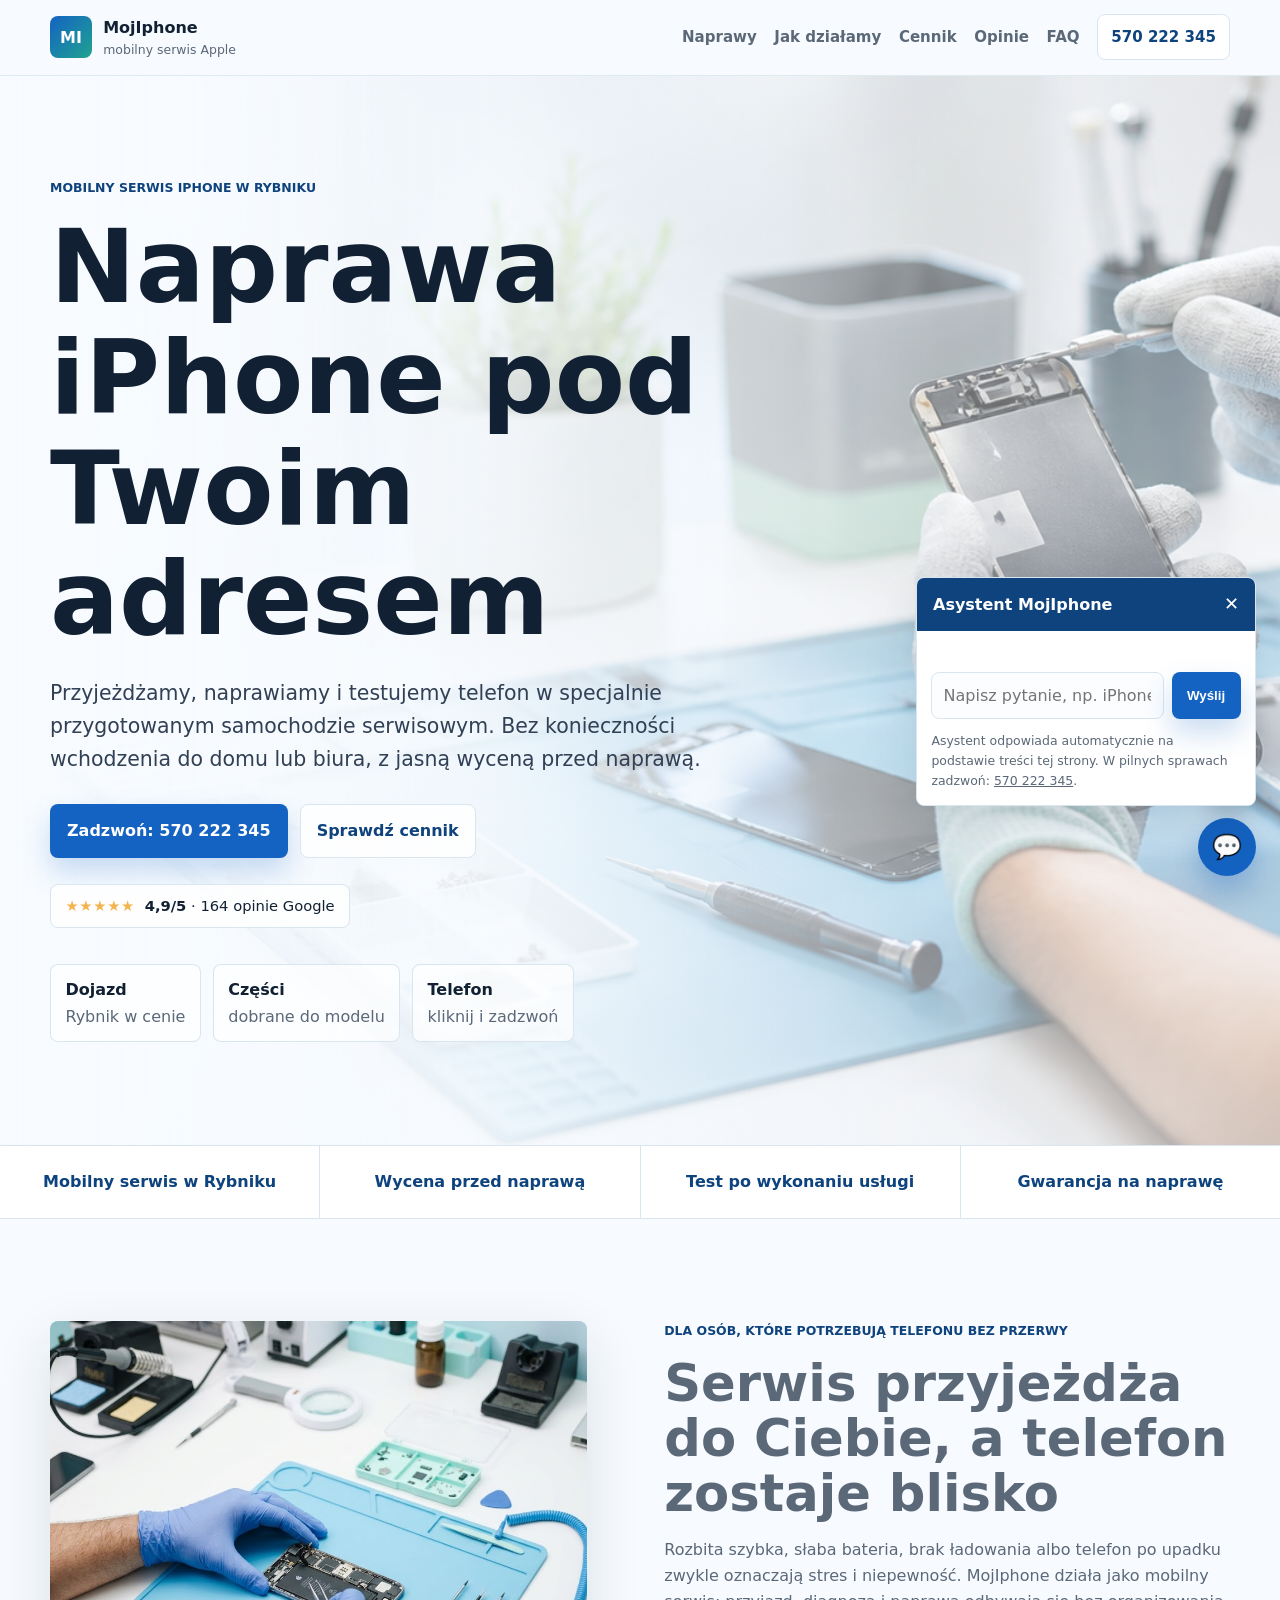
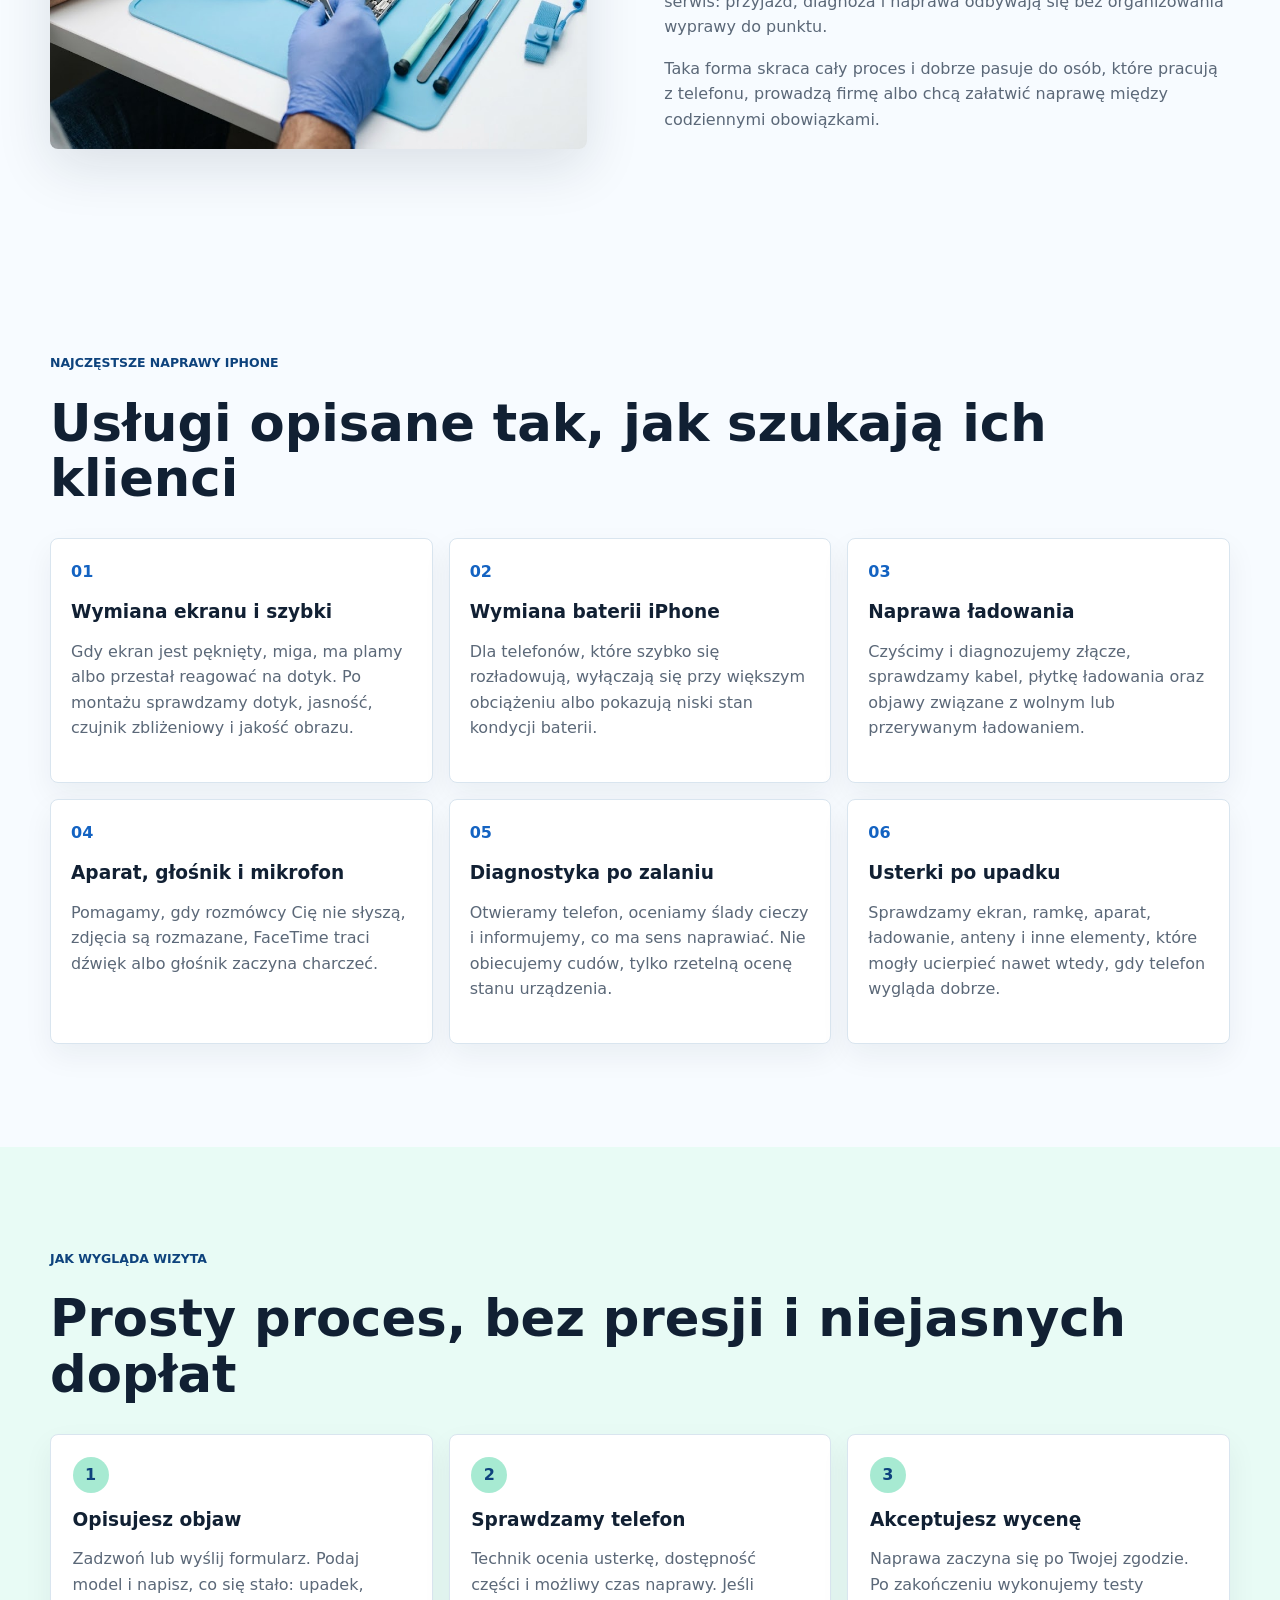
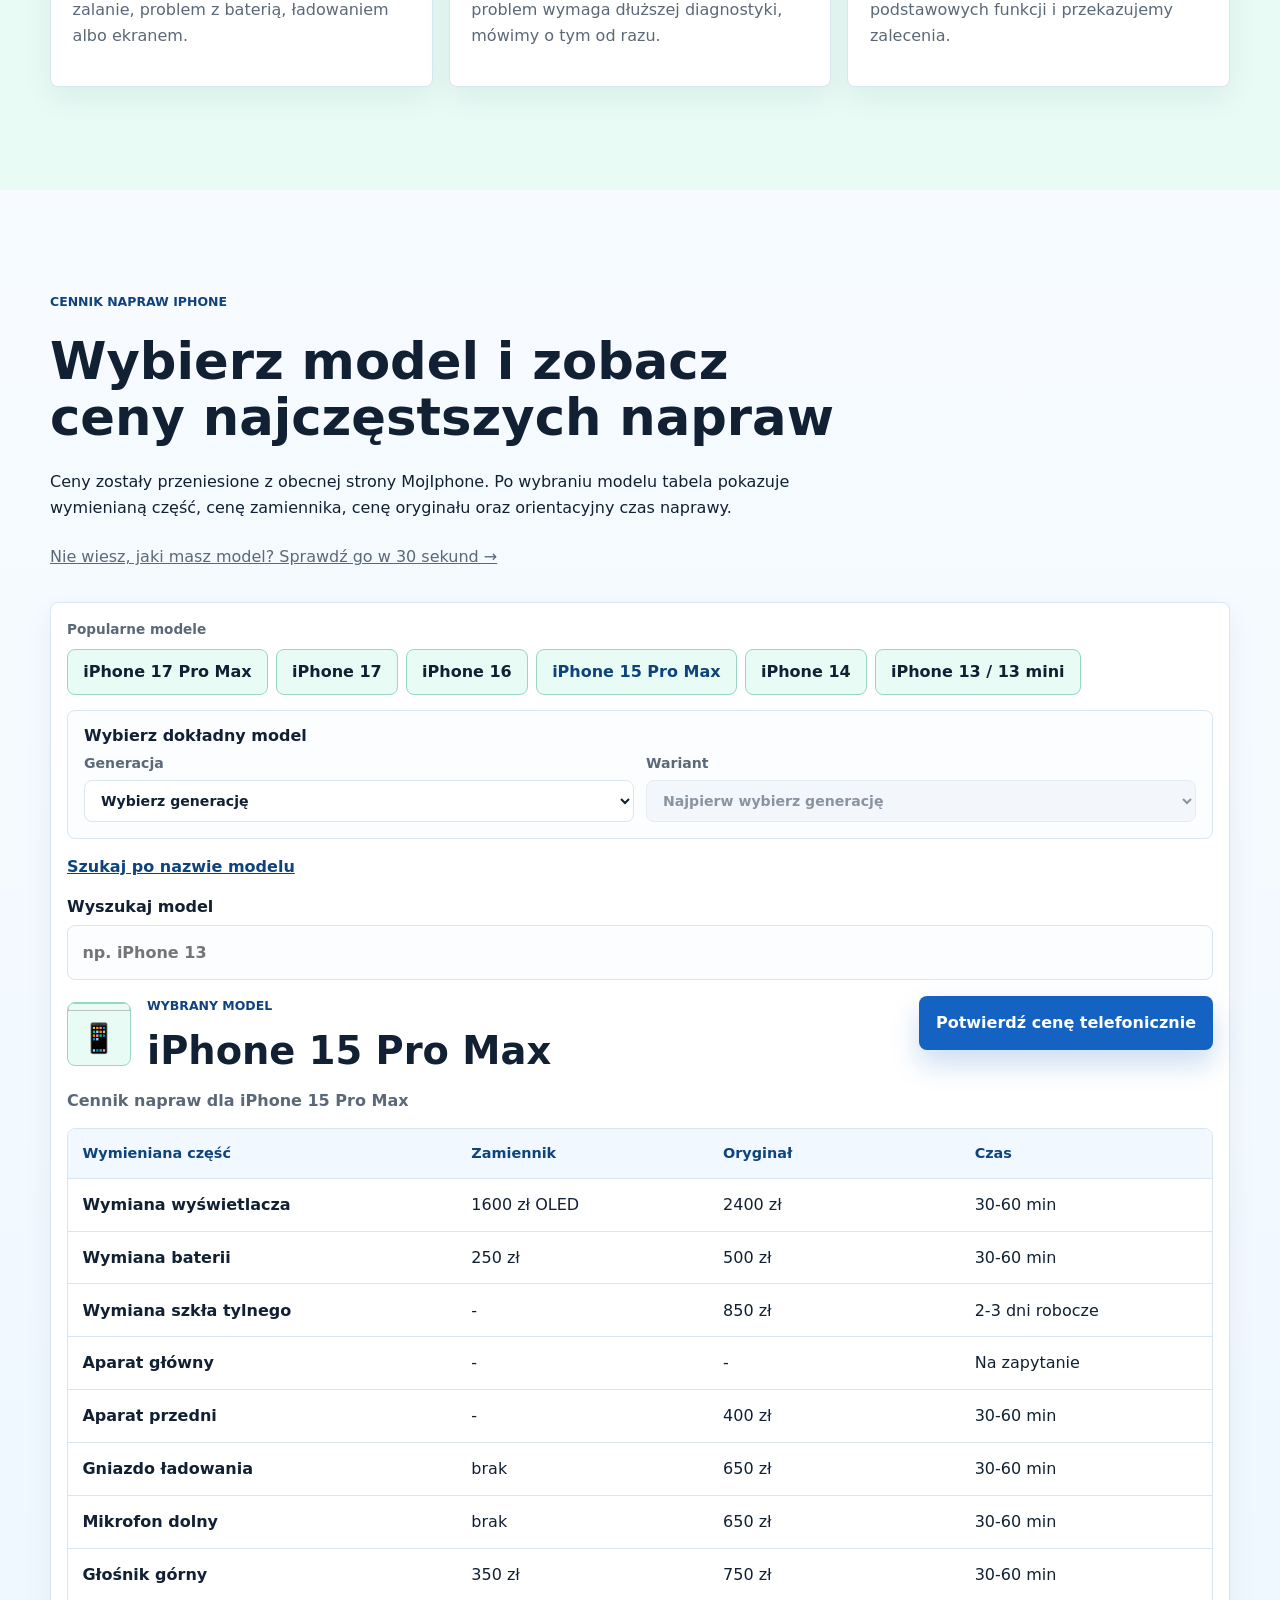
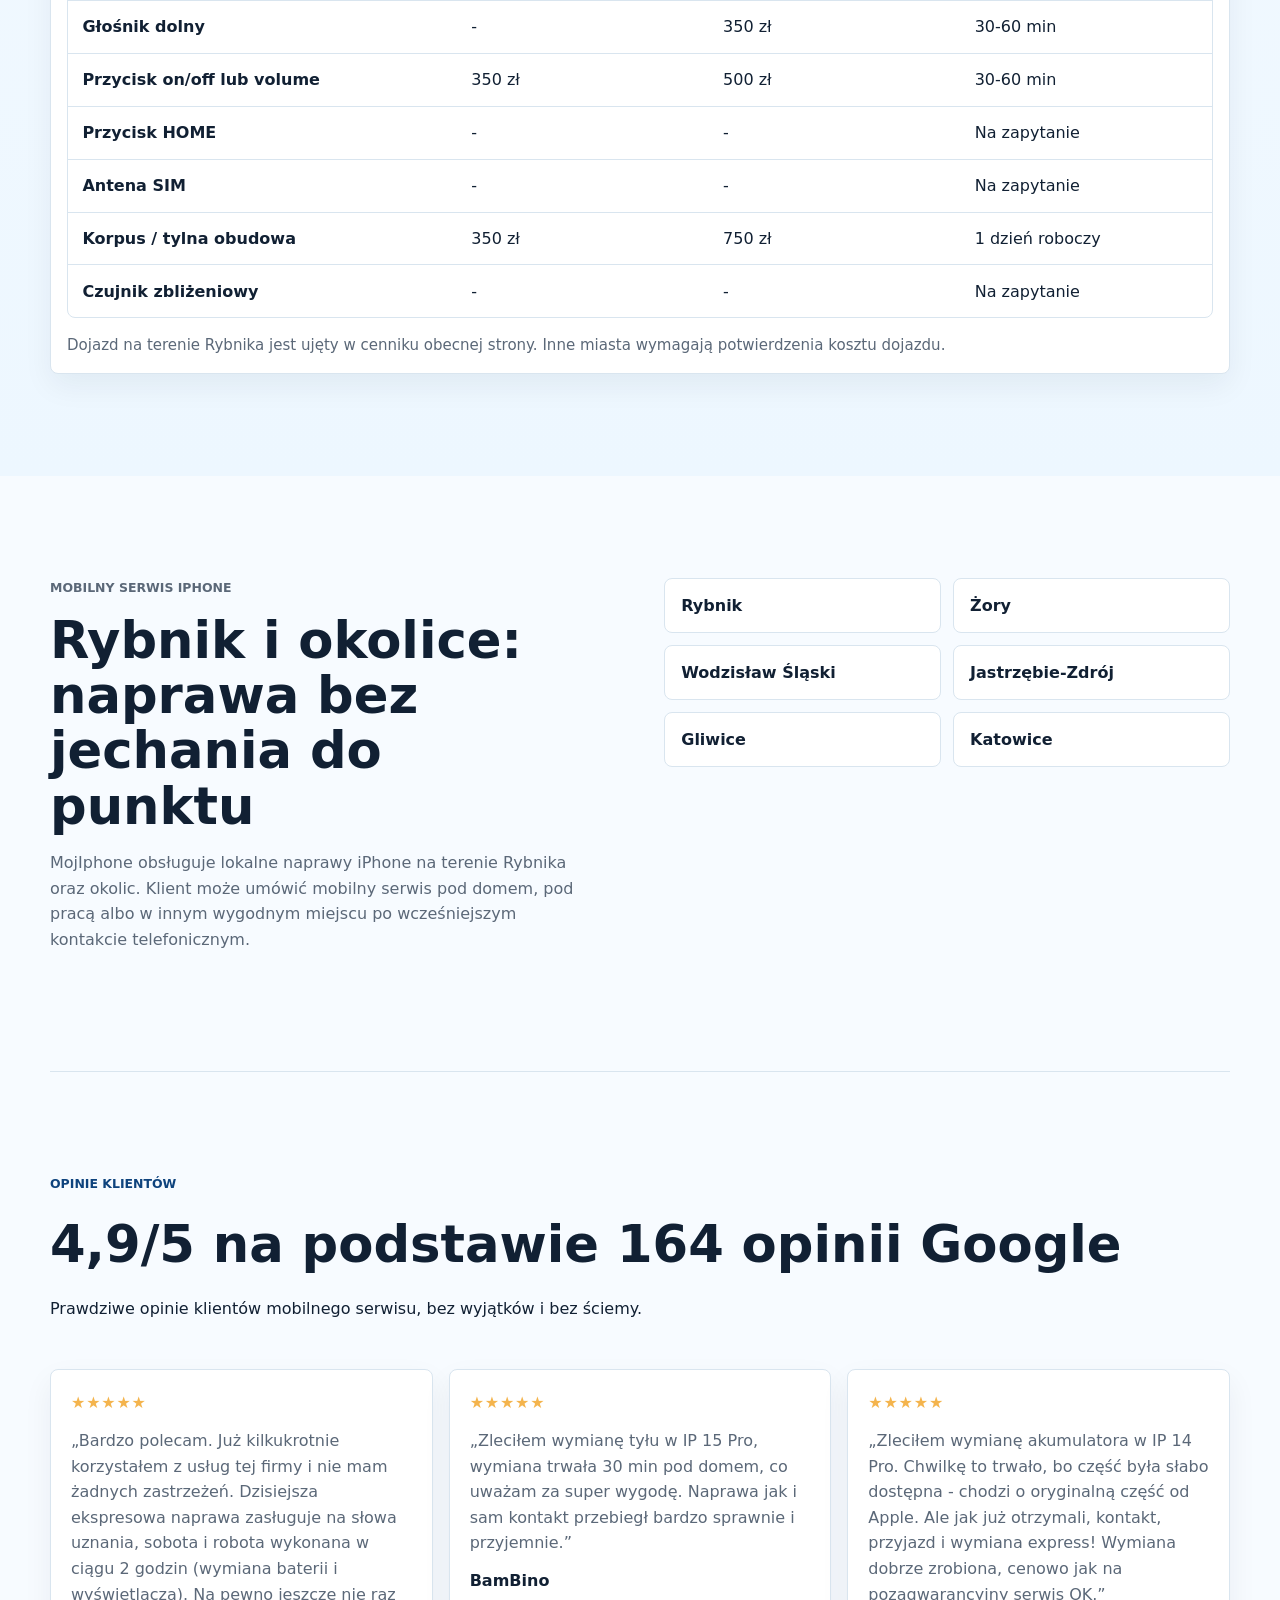
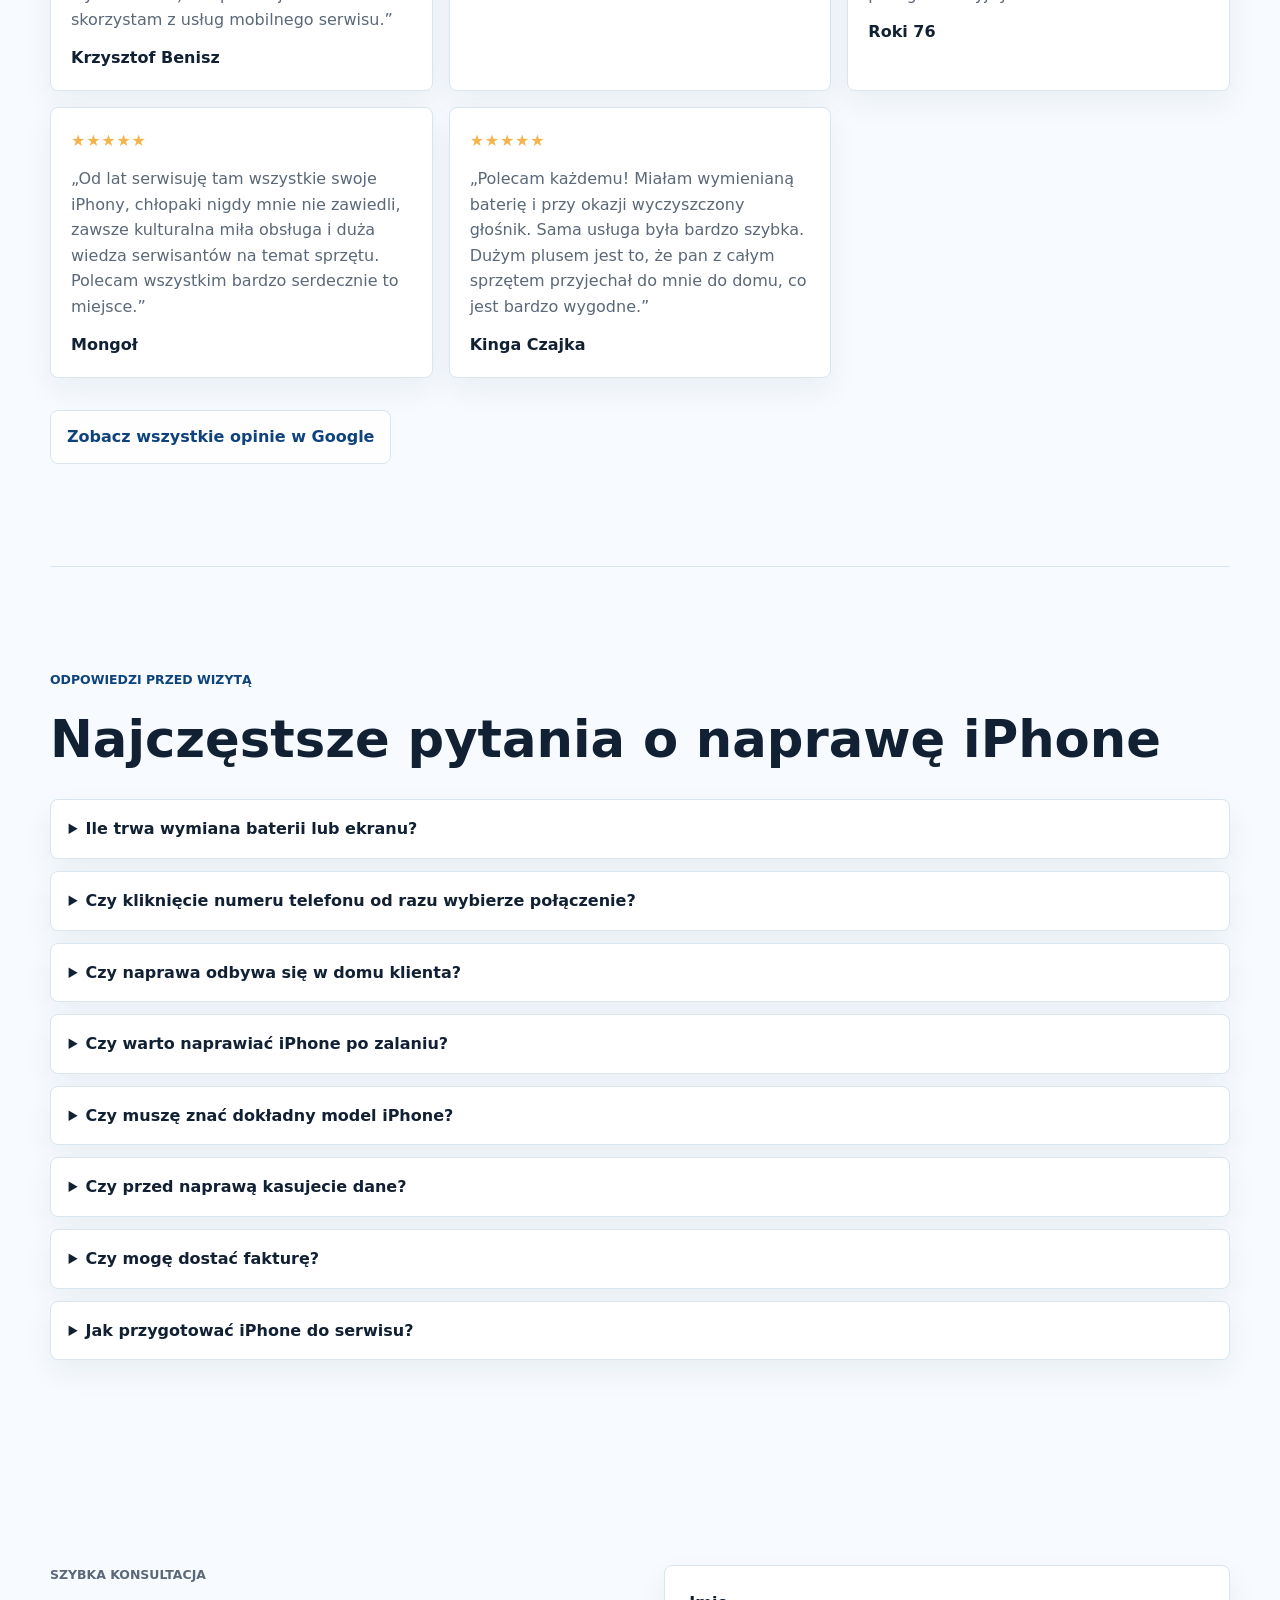
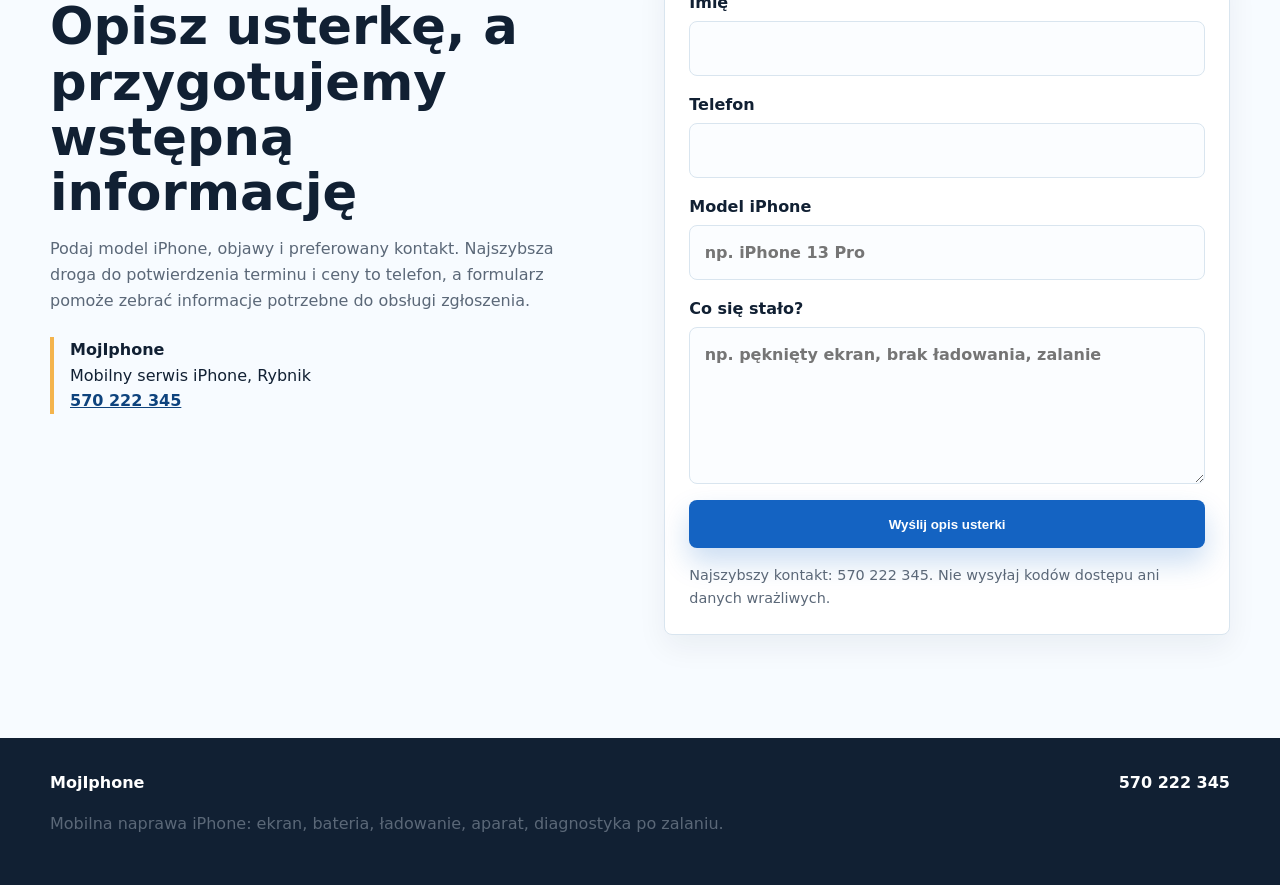
==== index.html @ 740fab52 "Dodaj ikony telefonu/WhatsApp oraz popraw bota: więcej fraz, dokładne odpowiedzi per część, pamięć k" ====
<!doctype html>
<html lang="pl">
  <head>
    <meta charset="utf-8">
    <meta name="viewport" content="width=device-width, initial-scale=1">
    <title>Naprawa iPhone Rybnik | Mobilny serwis MojIphone</title>
    <meta
      name="description"
      content="Mobilny serwis iPhone w Rybniku: wymiana szybki, baterii, ładowania i diagnostyka. Zadzwoń pod 570 222 345 i umów naprawę bez wychodzenia z domu lub pracy."
    >
    <meta name="robots" content="index,follow,max-image-preview:large">
    <meta name="theme-color" content="#f7fbff">
    <link rel="canonical" href="https://mojiphone.pl/">
    <meta property="og:type" content="website">
    <meta property="og:title" content="Naprawa iPhone Rybnik | MojIphone">
    <meta property="og:description" content="Mobilna naprawa iPhone: ekran, bateria, ładowanie, aparat, zalanie. Zadzwoń i poznaj wycenę przed przyjazdem serwisu.">
    <meta property="og:image" content="https://mojiphone.pl/assets/iphone-repair-workstation.png">
    <meta property="og:locale" content="pl_PL">
    <link rel="preload" href="assets/iphone-repair-workstation.png" as="image">
    <link rel="stylesheet" href="styles.css">
    <script defer src="https://analytics.mojiphone.pl/script.js" data-website-id="72b84c69-a97a-42fa-a1d1-c10e87437836"></script>
    <!-- TODO przed publikacją: potwierdź adres rozliczeniowy, e-mail, godziny pracy i pełny obszar dojazdu. -->
    <!-- TODO: sekcja #opinie ma dziś 5 ręcznie wklejonych opinii ze zrzutów ekranu klienta. Docelowo podpiąć widget Google (np. Elfsight/EmbedSocial/Trustmary), który sam pobiera aktualne opinie zamiast ręcznej aktualizacji. -->
    <script type="application/ld+json">
      {
        "@context": "https://schema.org",
        "@graph": [
          {
            "@type": "LocalBusiness",
            "@id": "https://mojiphone.pl/#business",
            "name": "MojIphone",
            "url": "https://mojiphone.pl/",
            "image": "https://mojiphone.pl/assets/iphone-repair-workstation.png",
            "telephone": "+48 570 222 345",
            "priceRange": "$$",
            "description": "Mobilny serwis iPhone i Apple Watch wykonujący pogwarancyjne naprawy ekranów, baterii, złączy ładowania, aparatów i usterek po zalaniu na terenie Rybnika.",
            "address": {
              "@type": "PostalAddress",
              "addressLocality": "Rybnik",
              "addressCountry": "PL"
            },
            "areaServed": [
              "Rybnik",
              "Żory",
              "Wodzisław Śląski",
              "Jastrzębie-Zdrój",
              "Gliwice",
              "Katowice"
            ],
            "openingHoursSpecification": [
              {
                "@type": "OpeningHoursSpecification",
                "dayOfWeek": ["Monday", "Tuesday", "Wednesday", "Thursday", "Friday"],
                "opens": "09:00",
                "closes": "18:00"
              },
              {
                "@type": "OpeningHoursSpecification",
                "dayOfWeek": "Saturday",
                "opens": "10:00",
                "closes": "14:00"
              }
            ],
            "aggregateRating": {
              "@type": "AggregateRating",
              "ratingValue": "4.9",
              "reviewCount": "164"
            },
            "review": [
              {
                "@type": "Review",
                "author": { "@type": "Person", "name": "Krzysztof Benisz" },
                "datePublished": "2026-02-19",
                "reviewRating": { "@type": "Rating", "ratingValue": "5" },
                "reviewBody": "Bardzo polecam. Już kilkukrotnie korzystałem z usług tej firmy i nie mam żadnych zastrzeżeń. Dzisiejsza ekspresowa naprawa zasługuje na słowa uznania, sobota i robota wykonana w ciągu 2 godzin (wymiana baterii i wyświetlacza). Na pewno jeszcze nie raz skorzystam z usług mobilnego serwisu."
              },
              {
                "@type": "Review",
                "author": { "@type": "Person", "name": "BamBino" },
                "datePublished": "2026-03-19",
                "reviewRating": { "@type": "Rating", "ratingValue": "5" },
                "reviewBody": "POLECAM! Zleciłem wymianę tyłu w IP 15 pro wymiana trwała 30min pod domem co uważam za super wygodę. Naprawa jak i sam kontakt przebiegł bardzo sprawnie i przyjemnie."
              },
              {
                "@type": "Review",
                "author": { "@type": "Person", "name": "Roki 76" },
                "datePublished": "2026-03-19",
                "reviewRating": { "@type": "Rating", "ratingValue": "5" },
                "reviewBody": "Nie może być inaczej niż 5/5. Kontakt super. Zleciłem wymianę akumulatora w IP 14 Pro. Chwilkę to trwało bo akcesorium było słabo dostępne - chodzi o oryginalną część od Apple. Ale jak już otrzymali, kontakt, przyjazd i wymiana express! Wymiana dobrze zrobiona. Cenowo jak na pozagwarancyjny serwis OK."
              },
              {
                "@type": "Review",
                "author": { "@type": "Person", "name": "Mongoł" },
                "datePublished": "2026-04-19",
                "reviewRating": { "@type": "Rating", "ratingValue": "5" },
                "reviewBody": "Od lat serwisuje tam wszytkie swoje iphony chłopaki nigdy mnie nie zawiedli zawsze kulturalna miła obsługa i duża wiedza serwisantów na temat sprzętu widać że kochają to co robią polecam wszystkim bardzo serdecznie to miejsce."
              },
              {
                "@type": "Review",
                "author": { "@type": "Person", "name": "Kinga Czajka" },
                "datePublished": "2026-03-19",
                "reviewRating": { "@type": "Rating", "ratingValue": "5" },
                "reviewBody": "Polecam każdemu! Miałam wymienianą baterie i przy okazji wyczyszczony głośnik. Sama usługa była bardzo szybka. Dużym plusem jest to, że Pan z całym sprzętem przyjechał do mnie do domu, co jest bardzo wygodne. Narazie nie mam żadnych zastrzeżeń co do wykonanej usługi!"
              }
            ],
            "makesOffer": [
              {
                "@type": "Offer",
                "itemOffered": {
                  "@type": "Service",
                  "name": "Wymiana ekranu iPhone"
                }
              },
              {
                "@type": "Offer",
                "itemOffered": {
                  "@type": "Service",
                  "name": "Wymiana baterii iPhone"
                }
              },
              {
                "@type": "Offer",
                "itemOffered": {
                  "@type": "Service",
                  "name": "Naprawa złącza ładowania iPhone"
                }
              },
              {
                "@type": "Offer",
                "itemOffered": {
                  "@type": "Service",
                  "name": "Diagnostyka iPhone po zalaniu"
                }
              }
            ]
          },
          {
            "@type": "WebSite",
            "@id": "https://mojiphone.pl/#website",
            "url": "https://mojiphone.pl/",
            "name": "MojIphone",
            "inLanguage": "pl-PL",
            "publisher": {
              "@id": "https://mojiphone.pl/#business"
            }
          },
          {
            "@type": "FAQPage",
            "@id": "https://mojiphone.pl/#faq",
            "mainEntity": [
              {
                "@type": "Question",
                "name": "Ile trwa naprawa iPhone?",
                "acceptedAnswer": {
                  "@type": "Answer",
                  "text": "Najczęstsze naprawy, takie jak wymiana baterii lub ekranu, zwykle można wykonać tego samego dnia, jeśli odpowiednia część jest dostępna. Dokładny czas potwierdzamy po diagnostyce modelu."
                }
              },
              {
                "@type": "Question",
                "name": "Czy dostanę wycenę przed naprawą?",
                "acceptedAnswer": {
                  "@type": "Answer",
                  "text": "Tak. Najpierw sprawdzamy objawy i przedstawiamy koszt. Naprawa zaczyna się dopiero po akceptacji wyceny."
                }
              },
              {
                "@type": "Question",
                "name": "Czy naprawiacie iPhone po zalaniu?",
                "acceptedAnswer": {
                  "@type": "Answer",
                  "text": "Tak, wykonujemy diagnostykę po kontakcie z cieczą. W takim przypadku nie należy ładować telefonu przed oględzinami, ponieważ może to pogłębić uszkodzenia."
                }
              }
            ]
          }
        ]
      }
    </script>
  </head>
  <body>
    <a class="skip-link" href="#main">Przejdź do treści</a>
    <header class="site-header" data-header>
      <a class="brand" href="#" aria-label="MojIphone, strona główna">
        <span class="brand-mark" aria-hidden="true">MI</span>
        <span>
          <strong>MojIphone</strong>
          <small>mobilny serwis Apple</small>
        </span>
      </a>
      <button class="nav-toggle" type="button" aria-expanded="false" aria-controls="site-nav" data-nav-toggle>
        <span></span>
        <span></span>
        <span></span>
        <span class="sr-only">Otwórz menu</span>
      </button>
      <nav class="site-nav" id="site-nav" data-nav>
        <a href="#naprawy">Naprawy</a>
        <a href="#proces">Jak działamy</a>
        <a href="#cennik">Cennik</a>
        <a href="#opinie">Opinie</a>
        <a href="#faq">FAQ</a>
        <a class="nav-phone" href="tel:+48570222345" data-track="phone_header" aria-label="Zadzwoń do MojIphone, numer 570 222 345">570 222 345</a>
      </nav>
    </header>

    <main id="main">
      <section class="hero" aria-labelledby="hero-title">
        <img src="assets/iphone-repair-workstation.png" alt="Stanowisko serwisowe podczas naprawy iPhone" class="hero-image">
        <div class="hero-overlay"></div>
        <div class="hero-content">
          <p class="eyebrow">Mobilny serwis iPhone w Rybniku</p>
          <h1 id="hero-title">Naprawa iPhone pod Twoim adresem</h1>
          <p class="hero-lead">
            Przyjeżdżamy, naprawiamy i testujemy telefon w specjalnie przygotowanym samochodzie serwisowym. Bez konieczności wchodzenia do domu lub biura, z jasną wyceną przed naprawą.
          </p>
          <div class="hero-actions">
            <a class="button button-primary" href="tel:+48570222345" data-track="phone_hero" aria-label="Zadzwoń teraz pod numer 570 222 345">Zadzwoń: 570 222 345</a>
            <a class="button button-secondary" href="#cennik">Sprawdź cennik</a>
          </div>
          <a class="rating-badge" href="#opinie" aria-label="Ocena 4,9 na 5 na podstawie 164 opinii Google, przejdź do sekcji opinii">
            <span class="rating-stars" aria-hidden="true">★★★★★</span>
            <span><strong>4,9/5</strong> · 164 opinie Google</span>
          </a>
          <dl class="hero-facts" aria-label="Najważniejsze informacje">
            <div>
              <dt>Dojazd</dt>
              <dd>Rybnik w cenie</dd>
            </div>
            <div>
              <dt>Części</dt>
              <dd>dobrane do modelu</dd>
            </div>
            <div>
              <dt>Telefon</dt>
              <dd>kliknij i zadzwoń</dd>
            </div>
          </dl>
        </div>
      </section>

      <section class="trust-strip" aria-label="Dlaczego klienci wybierają serwis">
        <span>Mobilny serwis w Rybniku</span>
        <span>Wycena przed naprawą</span>
        <span>Test po wykonaniu usługi</span>
        <span>Gwarancja na naprawę</span>
      </section>

      <section class="section intro" aria-labelledby="intro-title">
        <img class="intro-image" src="assets/technik-przy-pracy.jpg" alt="Technik MojIphone podczas naprawy telefonu na miejscu u klienta" loading="lazy" width="1024" height="765">
        <div class="intro-text">
          <p class="eyebrow">Dla osób, które potrzebują telefonu bez przerwy</p>
          <h2 id="intro-title">Serwis przyjeżdża do Ciebie, a telefon zostaje blisko</h2>
          <p>
            Rozbita szybka, słaba bateria, brak ładowania albo telefon po upadku zwykle oznaczają stres i niepewność. MojIphone działa jako mobilny serwis: przyjazd, diagnoza i naprawa odbywają się bez organizowania wyprawy do punktu.
          </p>
          <p>
            Taka forma skraca cały proces i dobrze pasuje do osób, które pracują z telefonu, prowadzą firmę albo chcą załatwić naprawę między codziennymi obowiązkami.
          </p>
        </div>
      </section>

      <section class="section services" id="naprawy" aria-labelledby="services-title">
        <div class="section-heading">
          <p class="eyebrow">Najczęstsze naprawy iPhone</p>
          <h2 id="services-title">Usługi opisane tak, jak szukają ich klienci</h2>
        </div>
        <div class="service-grid">
          <article class="service-card">
            <span class="service-icon" aria-hidden="true">01</span>
            <h3>Wymiana ekranu i szybki</h3>
            <p>Gdy ekran jest pęknięty, miga, ma plamy albo przestał reagować na dotyk. Po montażu sprawdzamy dotyk, jasność, czujnik zbliżeniowy i jakość obrazu.</p>
          </article>
          <article class="service-card">
            <span class="service-icon" aria-hidden="true">02</span>
            <h3>Wymiana baterii iPhone</h3>
            <p>Dla telefonów, które szybko się rozładowują, wyłączają się przy większym obciążeniu albo pokazują niski stan kondycji baterii.</p>
          </article>
          <article class="service-card">
            <span class="service-icon" aria-hidden="true">03</span>
            <h3>Naprawa ładowania</h3>
            <p>Czyścimy i diagnozujemy złącze, sprawdzamy kabel, płytkę ładowania oraz objawy związane z wolnym lub przerywanym ładowaniem.</p>
          </article>
          <article class="service-card">
            <span class="service-icon" aria-hidden="true">04</span>
            <h3>Aparat, głośnik i mikrofon</h3>
            <p>Pomagamy, gdy rozmówcy Cię nie słyszą, zdjęcia są rozmazane, FaceTime traci dźwięk albo głośnik zaczyna charczeć.</p>
          </article>
          <article class="service-card">
            <span class="service-icon" aria-hidden="true">05</span>
            <h3>Diagnostyka po zalaniu</h3>
            <p>Otwieramy telefon, oceniamy ślady cieczy i informujemy, co ma sens naprawiać. Nie obiecujemy cudów, tylko rzetelną ocenę stanu urządzenia.</p>
          </article>
          <article class="service-card">
            <span class="service-icon" aria-hidden="true">06</span>
            <h3>Usterki po upadku</h3>
            <p>Sprawdzamy ekran, ramkę, aparat, ładowanie, anteny i inne elementy, które mogły ucierpieć nawet wtedy, gdy telefon wygląda dobrze.</p>
          </article>
        </div>
      </section>

      <section class="section process" id="proces" aria-labelledby="process-title">
        <div class="section-heading">
          <p class="eyebrow">Jak wygląda wizyta</p>
          <h2 id="process-title">Prosty proces, bez presji i niejasnych dopłat</h2>
        </div>
        <div class="process-steps">
          <article>
            <span>1</span>
            <h3>Opisujesz objaw</h3>
            <p>Zadzwoń lub wyślij formularz. Podaj model i napisz, co się stało: upadek, zalanie, problem z baterią, ładowaniem albo ekranem.</p>
          </article>
          <article>
            <span>2</span>
            <h3>Sprawdzamy telefon</h3>
            <p>Technik ocenia usterkę, dostępność części i możliwy czas naprawy. Jeśli problem wymaga dłuższej diagnostyki, mówimy o tym od razu.</p>
          </article>
          <article>
            <span>3</span>
            <h3>Akceptujesz wycenę</h3>
            <p>Naprawa zaczyna się po Twojej zgodzie. Po zakończeniu wykonujemy testy podstawowych funkcji i przekazujemy zalecenia.</p>
          </article>
        </div>
      </section>

      <section class="section pricing-tool" id="cennik" aria-labelledby="pricing-title">
        <div class="section-heading">
          <p class="eyebrow">Cennik napraw iPhone</p>
          <h2 id="pricing-title">Wybierz model i zobacz ceny najczęstszych napraw</h2>
          <p>
            Ceny zostały przeniesione z obecnej strony MojIphone. Po wybraniu modelu tabela pokazuje wymienianą część, cenę zamiennika, cenę oryginału oraz orientacyjny czas naprawy.
          </p>
          <p><a href="sprawdz-model-iphone.html">Nie wiesz, jaki masz model? Sprawdź go w 30 sekund →</a></p>
        </div>
        <div class="price-finder">
          <div class="model-picker" data-model-picker aria-label="Wybierz model iPhone">
            <div class="popular-models">
              <span class="popular-models-label">Popularne modele</span>
              <div class="popular-models-list" data-popular-models></div>
            </div>
            <div class="model-select-block">
              <h3 class="model-select-heading">Wybierz dokładny model</h3>
              <div class="model-select-row">
                <label class="model-select">
                  Generacja
                  <select data-generation-select>
                    <option value="">Wybierz generację</option>
                  </select>
                </label>
                <label class="model-select">
                  Wariant
                  <select data-variant-select disabled>
                    <option value="">Najpierw wybierz generację</option>
                  </select>
                </label>
              </div>
            </div>
            <button type="button" class="search-toggle" data-search-toggle aria-expanded="false" aria-controls="model-search-box">
              Szukaj po nazwie modelu
            </button>
            <label class="model-search" id="model-search-box" data-search-box hidden>
              Wyszukaj model
              <input id="model-search" type="search" placeholder="np. iPhone 13" autocomplete="off">
            </label>
            <div class="model-list" data-model-list></div>
          </div>
          <div class="price-panel" aria-live="polite">
            <div class="price-panel-head">
              <div class="price-panel-model">
                <div class="model-photo" data-model-photo>
                  <img data-model-photo-img alt="" hidden>
                  <span class="model-photo-placeholder" data-model-photo-placeholder aria-hidden="true">📱</span>
                </div>
                <div>
                  <p class="eyebrow">Wybrany model</p>
                  <h3 data-selected-model>iPhone 15 Pro Max</h3>
                </div>
              </div>
              <a class="button button-primary" href="tel:+48570222345" data-track="phone_price_panel" aria-label="Zadzwoń po potwierdzenie ceny pod numer 570 222 345">Potwierdź cenę telefonicznie</a>
            </div>
            <div class="price-results">
              <p class="price-caption" data-price-caption>Cennik dla wybranego modelu</p>
              <div class="price-table-wrap">
                <table class="price-table">
                  <thead>
                    <tr>
                      <th scope="col">Wymieniana część</th>
                      <th scope="col">Zamiennik</th>
                      <th scope="col">Oryginał</th>
                      <th scope="col">Czas</th>
                    </tr>
                  </thead>
                  <tbody data-price-rows></tbody>
                </table>
              </div>
            </div>
            <p class="price-note">Dojazd na terenie Rybnika jest ujęty w cenniku obecnej strony. Inne miasta wymagają potwierdzenia kosztu dojazdu.</p>
          </div>
        </div>
      </section>

      <section class="section local" id="obszar" aria-labelledby="local-title">
        <div>
          <p class="eyebrow">Mobilny serwis iPhone</p>
          <h2 id="local-title">Rybnik i okolice: naprawa bez jechania do punktu</h2>
          <p>
            MojIphone obsługuje lokalne naprawy iPhone na terenie Rybnika oraz okolic. Klient może umówić mobilny serwis pod domem, pod pracą albo w innym wygodnym miejscu po wcześniejszym kontakcie telefonicznym.
          </p>
        </div>
        <ul class="area-list" aria-label="Obsługiwane lokalizacje">
          <li>Rybnik</li>
          <li>Żory</li>
          <li>Wodzisław Śląski</li>
          <li>Jastrzębie-Zdrój</li>
          <li>Gliwice</li>
          <li>Katowice</li>
        </ul>
      </section>

      <section class="section reviews" id="opinie" aria-labelledby="reviews-title">
        <div class="section-heading">
          <p class="eyebrow">Opinie klientów</p>
          <h2 id="reviews-title">4,9/5 na podstawie 164 opinii Google</h2>
          <p>Prawdziwe opinie klientów mobilnego serwisu, bez wyjątków i bez ściemy.</p>
        </div>
        <div class="review-grid">
          <article class="review-card">
            <div class="review-stars" aria-hidden="true">★★★★★</div>
            <p>„Bardzo polecam. Już kilkukrotnie korzystałem z usług tej firmy i nie mam żadnych zastrzeżeń. Dzisiejsza ekspresowa naprawa zasługuje na słowa uznania, sobota i robota wykonana w ciągu 2 godzin (wymiana baterii i wyświetlacza). Na pewno jeszcze nie raz skorzystam z usług mobilnego serwisu.”</p>
            <p class="review-author">Krzysztof Benisz</p>
          </article>
          <article class="review-card">
            <div class="review-stars" aria-hidden="true">★★★★★</div>
            <p>„Zleciłem wymianę tyłu w IP 15 Pro, wymiana trwała 30 min pod domem, co uważam za super wygodę. Naprawa jak i sam kontakt przebiegł bardzo sprawnie i przyjemnie.”</p>
            <p class="review-author">BamBino</p>
          </article>
          <article class="review-card">
            <div class="review-stars" aria-hidden="true">★★★★★</div>
            <p>„Zleciłem wymianę akumulatora w IP 14 Pro. Chwilkę to trwało, bo część była słabo dostępna - chodzi o oryginalną część od Apple. Ale jak już otrzymali, kontakt, przyjazd i wymiana express! Wymiana dobrze zrobiona, cenowo jak na pozagwarancyjny serwis OK.”</p>
            <p class="review-author">Roki 76</p>
          </article>
          <article class="review-card">
            <div class="review-stars" aria-hidden="true">★★★★★</div>
            <p>„Od lat serwisuję tam wszystkie swoje iPhony, chłopaki nigdy mnie nie zawiedli, zawsze kulturalna miła obsługa i duża wiedza serwisantów na temat sprzętu. Polecam wszystkim bardzo serdecznie to miejsce.”</p>
            <p class="review-author">Mongoł</p>
          </article>
          <article class="review-card">
            <div class="review-stars" aria-hidden="true">★★★★★</div>
            <p>„Polecam każdemu! Miałam wymienianą baterię i przy okazji wyczyszczony głośnik. Sama usługa była bardzo szybka. Dużym plusem jest to, że pan z całym sprzętem przyjechał do mnie do domu, co jest bardzo wygodne.”</p>
            <p class="review-author">Kinga Czajka</p>
          </article>
        </div>
        <a class="button button-secondary reviews-link" href="https://www.google.com/search?q=Mobilny+Serwis+Iphone+i+Apple+Watch+Rybnik+opinie" target="_blank" rel="noopener">Zobacz wszystkie opinie w Google</a>
      </section>

      <section class="section faq" id="faq" aria-labelledby="faq-title">
        <div class="section-heading">
          <p class="eyebrow">Odpowiedzi przed wizytą</p>
          <h2 id="faq-title">Najczęstsze pytania o naprawę iPhone</h2>
        </div>
        <div class="faq-list">
          <details>
            <summary>Ile trwa wymiana baterii lub ekranu?</summary>
            <p>Najczęściej naprawa jest możliwa tego samego dnia, jeśli część jest dostępna. Przy rzadszych modelach termin potwierdzamy telefonicznie.</p>
          </details>
          <details>
            <summary>Czy kliknięcie numeru telefonu od razu wybierze połączenie?</summary>
            <p>Tak. Każdy numer na stronie ma link telefoniczny. Na telefonie po dotknięciu numeru system otworzy ekran połączenia z numerem 570 222 345.</p>
          </details>
          <details>
            <summary>Czy naprawa odbywa się w domu klienta?</summary>
            <p>Nie trzeba wpuszczać serwisanta do domu ani biura. Obecna oferta MojIphone zakłada naprawę w specjalnie przystosowanym samochodzie serwisowym.</p>
          </details>
          <details>
            <summary>Czy warto naprawiać iPhone po zalaniu?</summary>
            <p>Najpierw trzeba sprawdzić płytę i złącza. Nie podłączaj zalanego telefonu do ładowarki. Im szybciej trafi do diagnostyki, tym większa szansa na ograniczenie szkód.</p>
          </details>
          <details>
            <summary>Czy muszę znać dokładny model iPhone?</summary>
            <p>Nie, ale przyspiesza to wycenę. Model znajdziesz w ustawieniach telefonu albo na pudełku. Jeśli telefon się nie uruchamia, sprawdzimy go na miejscu.</p>
          </details>
          <details>
            <summary>Czy przed naprawą kasujecie dane?</summary>
            <p>Standardowe naprawy mechaniczne nie wymagają kasowania danych. Mimo to warto mieć aktualną kopię zapasową, zwłaszcza przy zalaniu lub problemach z płytą.</p>
          </details>
          <details>
            <summary>Czy mogę dostać fakturę?</summary>
            <p>Tak, po naprawie możemy wystawić dokument sprzedaży. Dane do faktury najlepiej podać przy przyjęciu telefonu.</p>
          </details>
          <details>
            <summary>Jak przygotować iPhone do serwisu?</summary>
            <p>Jeśli to możliwe, wykonaj kopię zapasową, wyłącz blokady ograniczające testy i zabierz kod odblokowania albo zostań na miejscu podczas testowania funkcji.</p>
          </details>
        </div>
      </section>

      <section class="section contact" id="formularz" aria-labelledby="contact-title">
        <div class="contact-copy">
          <p class="eyebrow">Szybka konsultacja</p>
          <h2 id="contact-title">Opisz usterkę, a przygotujemy wstępną informację</h2>
          <p>Podaj model iPhone, objawy i preferowany kontakt. Najszybsza droga do potwierdzenia terminu i ceny to telefon, a formularz pomoże zebrać informacje potrzebne do obsługi zgłoszenia.</p>
          <address>
            <strong>MojIphone</strong><br>
            Mobilny serwis iPhone, Rybnik<br>
            <a href="tel:+48570222345" data-track="phone_contact" aria-label="Zadzwoń do MojIphone, numer 570 222 345">570 222 345</a>
          </address>
        </div>
        <form class="contact-form" action="#" method="post" data-contact-form>
          <label>
            Imię
            <input name="imie" autocomplete="name" required>
          </label>
          <label>
            Telefon
            <input name="telefon" type="tel" autocomplete="tel" required>
          </label>
          <label>
            Model iPhone
            <input name="model" placeholder="np. iPhone 13 Pro">
          </label>
          <label>
            Co się stało?
            <textarea name="usterka" rows="5" placeholder="np. pęknięty ekran, brak ładowania, zalanie" required></textarea>
          </label>
          <button class="button button-primary" type="submit" data-track="form_contact">Wyślij opis usterki</button>
          <p class="form-note" data-form-note>Najszybszy kontakt: 570 222 345. Nie wysyłaj kodów dostępu ani danych wrażliwych.</p>
        </form>
      </section>
    </main>

    <footer class="site-footer">
      <div>
        <strong>MojIphone</strong>
        <p>Mobilna naprawa iPhone: ekran, bateria, ładowanie, aparat, diagnostyka po zalaniu.</p>
      </div>
      <div>
        <a href="tel:+48570222345" data-track="phone_footer" aria-label="Zadzwoń do MojIphone, numer 570 222 345">570 222 345</a>
      </div>
    </footer>

    <div class="contact-dock" aria-label="Wybierz sposób kontaktu">
      <a class="contact-dock-button contact-dock-whatsapp" href="https://wa.me/48570222345?text=Cze%C5%9B%C4%87%2C%20chcia%C5%82bym%20zapyta%C4%87%20o%20napraw%C4%99%20iPhone" target="_blank" rel="noopener" data-track="whatsapp_dock" aria-label="Napisz na WhatsApp: 570 222 345">
        <svg viewBox="0 0 24 24" fill="currentColor" aria-hidden="true" focusable="false"><path d="M12 2C6.5 2 2 6.1 2 11.2c0 1.9.6 3.7 1.7 5.2L2 22l5.8-1.6c1.3.7 2.7 1 4.2 1 5.5 0 10-4.1 10-9.2C22 6.1 17.5 2 12 2zm0 16.6c-1.3 0-2.6-.3-3.7-1l-.3-.2-3.4 1 .9-3.3-.2-.3c-1-1.4-1.5-2.9-1.5-4.6 0-4.2 3.7-7.6 8.2-7.6s8.2 3.4 8.2 7.6-3.7 7.6-8.2 7.6zm4.5-5.7c-.2-.1-1.5-.7-1.7-.8-.2-.1-.4-.1-.6.1-.2.2-.7.8-.8.9-.1.2-.3.2-.5.1-.2-.1-1-.4-1.9-1.2-.7-.6-1.2-1.4-1.3-1.6-.1-.2 0-.4.1-.5.1-.1.2-.3.4-.4.1-.1.2-.2.2-.4.1-.1 0-.3 0-.4-.1-.1-.6-1.4-.8-1.9-.2-.5-.4-.4-.6-.4h-.5c-.2 0-.4.1-.6.3-.2.2-.8.8-.8 1.9s.8 2.2.9 2.4c.1.2 1.6 2.5 4 3.5.6.2 1 .4 1.3.5.6.2 1.1.2 1.5.1.5-.1 1.5-.6 1.7-1.2.2-.6.2-1.1.1-1.2-.1-.1-.2-.2-.4-.3z"/></svg>
        <span class="sr-only">WhatsApp</span>
      </a>
      <a class="contact-dock-button contact-dock-phone" href="tel:+48570222345" data-track="phone_dock" aria-label="Zadzwoń: 570 222 345">
        <svg viewBox="0 0 24 24" fill="currentColor" aria-hidden="true" focusable="false"><path d="M6.6 10.8c1.4 2.8 3.8 5.2 6.6 6.6l2.2-2.2c.3-.3.7-.4 1-.2 1.1.4 2.3.6 3.6.6.6 0 1 .4 1 1V20c0 .6-.4 1-1 1C10.6 21 3 13.4 3 4c0-.6.4-1 1-1h3.5c.6 0 1 .4 1 1 0 1.3.2 2.5.6 3.6.1.4 0 .8-.2 1L6.6 10.8z"/></svg>
        <span class="sr-only">Zadzwoń</span>
      </a>
    </div>

    <div class="chat-widget" data-chat-widget>
      <button type="button" class="chat-toggle" data-chat-toggle aria-expanded="false" aria-controls="chat-panel" data-track="chat_open">
        <span aria-hidden="true">💬</span>
        <span class="sr-only">Otwórz asystenta pytań</span>
      </button>
      <div class="chat-panel" id="chat-panel" data-chat-panel hidden>
        <div class="chat-header">
          <strong>Asystent MojIphone</strong>
          <button type="button" class="chat-close" data-chat-close aria-label="Zamknij asystenta">✕</button>
        </div>
        <div class="chat-log" data-chat-log aria-live="polite"></div>
        <div class="chat-quick" data-chat-quick></div>
        <form class="chat-input-row" data-chat-form>
          <label class="sr-only" for="chat-input">Zadaj pytanie</label>
          <input id="chat-input" type="text" placeholder="Napisz pytanie, np. iPhone 13 cena" autocomplete="off">
          <button type="submit" class="button button-primary">Wyślij</button>
        </form>
        <p class="chat-disclaimer">Asystent odpowiada automatycznie na podstawie treści tej strony. W pilnych sprawach zadzwoń: <a href="tel:+48570222345" data-track="phone_chat">570 222 345</a>.</p>
      </div>
    </div>

    <script src="script.js" defer></script>
  </body>
</html>
---- styles.css ----
:root {
  --ink: #112033;
  --muted: #5b6878;
  --line: #d9e5ef;
  --paper: #f7fbff;
  --white: #ffffff;
  --blue: #1463c2;
  --blue-deep: #0e437d;
  --mint: #a7ead2;
  --mint-soft: #e8fbf5;
  --amber: #f4b44d;
  --shadow: 0 18px 55px rgba(17, 32, 51, 0.12);
  --radius: 8px;
  --max: 1180px;
}

* {
  box-sizing: border-box;
}

html {
  scroll-behavior: smooth;
}

body {
  margin: 0;
  color: var(--ink);
  background: var(--paper);
  font-family: Inter, ui-sans-serif, system-ui, -apple-system, BlinkMacSystemFont, "Segoe UI", sans-serif;
  line-height: 1.6;
}

img {
  display: block;
  max-width: 100%;
}

a {
  color: inherit;
}

.skip-link {
  position: absolute;
  left: 1rem;
  top: -4rem;
  z-index: 20;
  padding: 0.75rem 1rem;
  background: var(--ink);
  color: var(--white);
  border-radius: var(--radius);
}

.skip-link:focus {
  top: 1rem;
}

.sr-only {
  position: absolute;
  width: 1px;
  height: 1px;
  padding: 0;
  margin: -1px;
  overflow: hidden;
  clip: rect(0, 0, 0, 0);
  white-space: nowrap;
  border: 0;
}

.site-header {
  position: sticky;
  top: 0;
  z-index: 10;
  display: flex;
  align-items: center;
  justify-content: space-between;
  gap: 1.5rem;
  padding: 0.9rem max(1rem, calc((100vw - var(--max)) / 2));
  background: rgba(247, 251, 255, 0.92);
  border-bottom: 1px solid rgba(217, 229, 239, 0.8);
  backdrop-filter: blur(18px);
}

.brand {
  display: inline-flex;
  align-items: center;
  gap: 0.7rem;
  text-decoration: none;
}

.brand-mark {
  display: grid;
  place-items: center;
  width: 42px;
  height: 42px;
  color: var(--white);
  background: linear-gradient(135deg, var(--blue), #20a391);
  border-radius: var(--radius);
  font-weight: 800;
}

.brand strong,
.brand small {
  display: block;
}

.brand small {
  color: var(--muted);
  font-size: 0.78rem;
}

.site-nav {
  display: flex;
  align-items: center;
  gap: 1.1rem;
  font-size: 0.94rem;
}

.site-nav a {
  color: var(--muted);
  text-decoration: none;
  font-weight: 650;
}

.site-nav a:hover,
.site-nav a:focus-visible {
  color: var(--blue-deep);
}

.nav-phone {
  padding: 0.62rem 0.82rem;
  color: var(--blue-deep) !important;
  background: var(--white);
  border: 1px solid var(--line);
  border-radius: var(--radius);
}

.nav-toggle {
  display: none;
  width: 44px;
  height: 44px;
  padding: 0;
  background: var(--white);
  border: 1px solid var(--line);
  border-radius: var(--radius);
}

.nav-toggle span:not(.sr-only) {
  display: block;
  width: 18px;
  height: 2px;
  margin: 4px auto;
  background: var(--ink);
}

.hero {
  position: relative;
  min-height: 78vh;
  overflow: hidden;
  display: grid;
  align-items: center;
  padding: clamp(4rem, 8vw, 7rem) max(1rem, calc((100vw - var(--max)) / 2));
}

.hero-image,
.hero-overlay {
  position: absolute;
  inset: 0;
  width: 100%;
  height: 100%;
}

.hero-image {
  object-fit: cover;
  object-position: 62% center;
}

.hero-overlay {
  background:
    linear-gradient(90deg, rgba(247, 251, 255, 0.98) 0%, rgba(247, 251, 255, 0.82) 38%, rgba(247, 251, 255, 0.2) 74%),
    linear-gradient(180deg, rgba(255, 255, 255, 0.2), rgba(247, 251, 255, 0.5));
}

.hero-content {
  position: relative;
  width: min(680px, 100%);
}

.eyebrow {
  margin: 0 0 0.9rem;
  color: var(--blue-deep);
  font-size: 0.78rem;
  font-weight: 800;
  letter-spacing: 0;
  text-transform: uppercase;
}

h1,
h2,
h3,
p {
  overflow-wrap: anywhere;
}

h1,
h2,
h3 {
  margin: 0;
  line-height: 1.08;
}

h1 {
  max-width: 11ch;
  font-size: clamp(3rem, 8vw, 6.5rem);
  font-weight: 850;
}

h2 {
  font-size: clamp(2rem, 4vw, 3.4rem);
  font-weight: 820;
}

h3 {
  font-size: 1.16rem;
}

.hero-lead {
  max-width: 59ch;
  margin: 1.4rem 0 0;
  color: #314054;
  font-size: clamp(1.05rem, 2vw, 1.28rem);
}

.hero-actions,
.hero-facts {
  display: flex;
  flex-wrap: wrap;
  gap: 0.75rem;
}

.hero-actions {
  margin-top: 1.8rem;
}

.button {
  display: inline-flex;
  align-items: center;
  justify-content: center;
  min-height: 48px;
  padding: 0.82rem 1rem;
  border: 1px solid transparent;
  border-radius: var(--radius);
  font-weight: 800;
  text-decoration: none;
  cursor: pointer;
}

.button-primary {
  color: var(--white);
  background: var(--blue);
  box-shadow: 0 14px 28px rgba(20, 99, 194, 0.22);
}

.button-primary:hover,
.button-primary:focus-visible {
  background: var(--blue-deep);
}

.button-secondary {
  color: var(--blue-deep);
  background: rgba(255, 255, 255, 0.86);
  border-color: var(--line);
}

.rating-badge {
  display: inline-flex;
  align-items: center;
  gap: 0.6rem;
  margin-top: 1.6rem;
  padding: 0.6rem 0.9rem;
  color: var(--ink);
  background: rgba(255, 255, 255, 0.86);
  border: 1px solid var(--line);
  border-radius: var(--radius);
  font-size: 0.92rem;
  text-decoration: none;
}

.rating-stars {
  color: var(--amber);
  letter-spacing: 0.05em;
}

.hero-facts {
  margin: 2.2rem 0 0;
}

.hero-facts div {
  min-width: 145px;
  padding: 0.75rem 0.9rem;
  background: rgba(255, 255, 255, 0.7);
  border: 1px solid rgba(217, 229, 239, 0.95);
  border-radius: var(--radius);
}

.hero-facts dt {
  font-weight: 850;
}

.hero-facts dd {
  margin: 0.1rem 0 0;
  color: var(--muted);
}

.trust-strip {
  display: grid;
  grid-template-columns: repeat(4, 1fr);
  gap: 1px;
  background: var(--line);
  border-block: 1px solid var(--line);
}

.trust-strip span {
  display: grid;
  min-height: 72px;
  place-items: center;
  padding: 1rem;
  background: var(--white);
  color: var(--blue-deep);
  font-weight: 800;
  text-align: center;
}

.section {
  width: min(var(--max), calc(100% - 2rem));
  margin-inline: auto;
  padding: clamp(4rem, 8vw, 7rem) 0;
}

.intro,
.local,
.contact,
.pricing {
  display: grid;
  grid-template-columns: minmax(0, 0.95fr) minmax(0, 1fr);
  gap: clamp(2rem, 6vw, 5rem);
  align-items: start;
}

.intro-text,
.pricing-copy p,
.local p,
.contact-copy p,
.service-card p,
.process-steps p,
.faq-list p,
.site-footer p {
  color: var(--muted);
}

.section-heading {
  display: grid;
  gap: 0.5rem;
  margin-bottom: 2rem;
}

.intro-image {
  width: 100%;
  height: 100%;
  min-height: 260px;
  object-fit: cover;
  border-radius: var(--radius);
  box-shadow: var(--shadow);
}

.service-grid {
  display: grid;
  grid-template-columns: repeat(3, 1fr);
  gap: 1rem;
}

.service-card,
.process-steps article,
.pricing-list,
.price-finder,
.contact-form,
.faq-list details {
  background: var(--white);
  border: 1px solid var(--line);
  border-radius: var(--radius);
  box-shadow: 0 12px 30px rgba(17, 32, 51, 0.06);
}

.service-card {
  min-height: 245px;
  padding: 1.25rem;
}

.service-icon {
  display: inline-flex;
  margin-bottom: 1.1rem;
  color: var(--blue);
  font-weight: 850;
}

.process {
  width: 100%;
  max-width: none;
  padding-inline: max(1rem, calc((100vw - var(--max)) / 2));
  background: var(--mint-soft);
}

.process-steps {
  display: grid;
  grid-template-columns: repeat(3, 1fr);
  gap: 1rem;
}

.process-steps article {
  padding: 1.35rem;
}

.process-steps span {
  display: grid;
  width: 36px;
  height: 36px;
  margin-bottom: 1.1rem;
  place-items: center;
  color: var(--blue-deep);
  background: var(--mint);
  border-radius: 50%;
  font-weight: 850;
}

.pricing:not(.pricing-tool) {
  align-items: center;
}

.pricing-tool {
  display: block;
  width: 100%;
  max-width: none;
  padding-inline: max(1rem, calc((100vw - var(--max)) / 2));
  background: linear-gradient(180deg, var(--paper), #edf7ff);
}

.pricing-tool .section-heading {
  width: min(820px, 100%);
}

.pricing-tool .section-heading p:last-child {
  margin: 0;
  color: var(--muted);
}

.price-finder {
  display: grid;
  grid-template-columns: 1fr;
  gap: 1rem;
  padding: 1rem;
  overflow: visible;
}

.model-picker {
  display: grid;
  gap: 0.9rem;
  align-content: start;
}

.popular-models {
  display: grid;
  gap: 0.5rem;
}

.popular-models-label {
  color: var(--muted);
  font-size: 0.85rem;
  font-weight: 750;
}

.popular-models-list {
  display: flex;
  flex-wrap: wrap;
  gap: 0.5rem;
}

.popular-models-list .model-button {
  min-height: 42px;
  padding: 0.6rem 0.95rem;
  background: var(--mint-soft);
  border-color: #98d7c2;
}

.model-search {
  margin: 0;
}

.model-list {
  display: grid;
  grid-template-columns: repeat(auto-fit, minmax(150px, 1fr));
  max-height: 240px;
  overflow: auto;
  gap: 0.35rem;
  padding-right: 0.3rem;
  overscroll-behavior: contain;
}

.model-list {
  display: none;
}

.model-picker.is-searching .model-list {
  display: grid;
}

.model-select-block {
  display: grid;
  gap: 0.5rem;
  padding: 1rem;
  background: #fbfdff;
  border: 1px solid var(--line);
  border-radius: var(--radius);
}

.model-select-heading {
  margin: 0;
  font-size: 1rem;
}

.model-select-row {
  display: grid;
  grid-template-columns: repeat(auto-fit, minmax(180px, 1fr));
  gap: 0.75rem;
}

.model-select {
  display: grid;
  gap: 0.35rem;
  font-weight: 750;
  font-size: 0.88rem;
  color: var(--muted);
}

.model-select select {
  padding: 0.7rem 0.75rem;
  color: var(--ink);
  background: var(--white);
  border: 1px solid var(--line);
  border-radius: var(--radius);
  font: inherit;
  font-weight: 750;
}

.model-select select:disabled {
  color: var(--muted);
  background: #f1f4f8;
  cursor: not-allowed;
}

.search-toggle {
  justify-self: start;
  padding: 0;
  color: var(--blue-deep);
  background: none;
  border: none;
  font: inherit;
  font-weight: 750;
  text-decoration: underline;
  cursor: pointer;
}

.model-button {
  min-height: 42px;
  padding: 0.65rem 0.75rem;
  color: var(--ink);
  background: #fbfdff;
  border: 1px solid var(--line);
  border-radius: var(--radius);
  font: inherit;
  font-weight: 750;
  text-align: left;
  cursor: pointer;
}

.model-button:hover,
.model-button:focus-visible,
.model-button.is-active {
  color: var(--blue-deep);
  background: var(--mint-soft);
  border-color: #98d7c2;
}

.price-panel {
  min-width: 0;
  overflow: visible;
  scroll-margin-top: 96px;
}

.price-panel-head {
  display: flex;
  align-items: start;
  justify-content: space-between;
  gap: 1rem;
  margin-bottom: 1rem;
}

.price-panel-head h3 {
  font-size: clamp(1.6rem, 3vw, 2.4rem);
}

.price-panel-model {
  display: flex;
  align-items: center;
  gap: 1rem;
}

.model-photo {
  display: grid;
  flex-shrink: 0;
  place-items: center;
  width: 64px;
  height: 64px;
  background: var(--mint-soft);
  border: 1px solid #98d7c2;
  border-radius: var(--radius);
  overflow: hidden;
}

.model-photo img {
  width: 100%;
  height: 100%;
  object-fit: contain;
}

.model-photo-placeholder {
  font-size: 1.8rem;
}

.price-results {
  display: grid;
  gap: 0.9rem;
}

.price-caption {
  margin: 0;
  color: var(--muted);
  font-weight: 750;
}

.price-table-wrap {
  width: 100%;
  max-width: 100%;
  overflow-x: auto;
  border: 1px solid var(--line);
  border-radius: var(--radius);
  background: var(--white);
  -webkit-overflow-scrolling: touch;
}

.price-table {
  width: 100%;
  min-width: 720px;
  border-collapse: collapse;
  table-layout: fixed;
}

.price-table th,
.price-table td {
  padding: 0.82rem 0.9rem;
  border-bottom: 1px solid var(--line);
  text-align: left;
  vertical-align: top;
  overflow-wrap: anywhere;
}

.price-table th {
  color: var(--blue-deep);
  background: #f1f8ff;
  font-size: 0.9rem;
}

.price-table th:first-child,
.price-table td:first-child {
  width: 34%;
  font-weight: 850;
}

.price-table tr:last-child td {
  border-bottom: 0;
}

.price-note {
  margin: 0.9rem 0 0;
  color: var(--muted);
  font-size: 0.94rem;
}

.pricing-list {
  overflow: hidden;
}

.pricing-list div {
  display: grid;
  gap: 0.2rem;
  padding: 1.15rem 1.25rem;
  border-bottom: 1px solid var(--line);
}

.pricing-list div:last-child {
  border-bottom: 0;
}

.pricing-list strong {
  color: var(--blue-deep);
}

.pricing-list span {
  color: var(--muted);
}

.guide-model-grid {
  display: grid;
  grid-template-columns: repeat(auto-fit, minmax(170px, 1fr));
  gap: 0.6rem;
}

.guide-model-grid .model-button {
  display: flex;
  align-items: center;
  text-decoration: none;
}

.area-list {
  display: grid;
  grid-template-columns: repeat(2, minmax(0, 1fr));
  gap: 0.75rem;
  padding: 0;
  margin: 0;
  list-style: none;
}

.area-list li {
  padding: 0.85rem 1rem;
  background: var(--white);
  border: 1px solid var(--line);
  border-radius: var(--radius);
  font-weight: 750;
}

.reviews {
  border-top: 1px solid var(--line);
}

.review-grid {
  display: grid;
  grid-template-columns: repeat(3, 1fr);
  gap: 1rem;
}

.review-card {
  display: grid;
  align-content: start;
  gap: 0.75rem;
  padding: 1.25rem;
  background: var(--white);
  border: 1px solid var(--line);
  border-radius: var(--radius);
  box-shadow: 0 12px 30px rgba(17, 32, 51, 0.06);
}

.review-stars {
  color: var(--amber);
  letter-spacing: 0.05em;
}

.review-card p:not(.review-author) {
  margin: 0;
  color: var(--muted);
}

.review-author {
  margin: 0;
  font-weight: 800;
}

.reviews-link {
  margin-top: 2rem;
}

.faq {
  border-top: 1px solid var(--line);
}

.faq-list {
  display: grid;
  gap: 0.75rem;
}

.faq-list details {
  padding: 1rem 1.1rem;
}

.faq-list summary {
  color: var(--ink);
  font-weight: 800;
  cursor: pointer;
}

.faq-list p {
  margin-bottom: 0;
}

.contact {
  align-items: stretch;
}

address {
  margin-top: 1.5rem;
  padding-left: 1rem;
  border-left: 4px solid var(--amber);
  font-style: normal;
}

address a {
  color: var(--blue-deep);
  font-weight: 800;
}

.contact-form {
  display: grid;
  gap: 1rem;
  padding: clamp(1rem, 3vw, 1.5rem);
}

label {
  display: grid;
  gap: 0.35rem;
  font-weight: 750;
}

input,
textarea {
  width: 100%;
  padding: 0.85rem 0.9rem;
  color: var(--ink);
  background: #fbfdff;
  border: 1px solid var(--line);
  border-radius: var(--radius);
  font: inherit;
}

input:focus,
textarea:focus,
button:focus-visible,
a:focus-visible {
  outline: 3px solid rgba(244, 180, 77, 0.55);
  outline-offset: 3px;
}

.form-note {
  margin: 0;
  color: var(--muted);
  font-size: 0.9rem;
}

.site-footer {
  display: flex;
  justify-content: space-between;
  gap: 2rem;
  padding: 2rem max(1rem, calc((100vw - var(--max)) / 2));
  color: var(--white);
  background: var(--ink);
}

.site-footer a {
  display: block;
  color: var(--white);
  font-weight: 750;
  text-align: right;
  text-decoration: none;
}

@media (max-width: 900px) {
  .nav-toggle {
    display: block;
  }

  .site-nav {
    position: absolute;
    inset: 100% 1rem auto 1rem;
    display: none;
    flex-direction: column;
    align-items: stretch;
    padding: 1rem;
    background: var(--white);
    border: 1px solid var(--line);
    border-radius: var(--radius);
    box-shadow: var(--shadow);
  }

  .site-nav.is-open {
    display: flex;
  }

  .site-nav a {
    padding: 0.55rem 0;
  }

  .trust-strip,
  .service-grid,
  .process-steps,
  .review-grid,
  .intro,
  .local,
  .contact,
  .pricing {
    grid-template-columns: 1fr;
  }

  .model-list {
    grid-template-columns: repeat(auto-fit, minmax(135px, 1fr));
    max-height: 220px;
  }

  .price-panel-head {
    flex-direction: column;
  }

  .hero {
    min-height: 76vh;
  }

  h1 {
    max-width: 12ch;
  }
}

@media (max-width: 620px) {
  .site-header {
    padding-inline: 1rem;
  }

  .brand small {
    display: none;
  }

  .hero {
    min-height: auto;
    padding-top: 5rem;
    padding-bottom: 4.5rem;
  }

  .hero-overlay {
    background:
      linear-gradient(180deg, rgba(247, 251, 255, 0.98) 0%, rgba(247, 251, 255, 0.88) 52%, rgba(247, 251, 255, 0.58) 100%);
  }

  .hero-image {
    object-position: 70% center;
  }

  .hero-actions,
  .button {
    width: 100%;
  }

  .hero-facts div {
    width: 100%;
  }

  .trust-strip {
    grid-template-columns: 1fr 1fr;
  }

  .trust-strip span {
    min-height: 66px;
    font-size: 0.88rem;
  }

  .area-list {
    grid-template-columns: 1fr;
  }

  .model-list {
    grid-template-columns: repeat(2, minmax(0, 1fr));
  }

  .pricing-tool {
    padding-inline: 1rem;
  }

  .price-finder {
    padding: 0.75rem;
  }

  .price-table {
    min-width: 620px;
  }

  .price-table th,
  .price-table td {
    padding: 0.68rem 0.72rem;
    font-size: 0.9rem;
  }

  .site-footer {
    flex-direction: column;
  }

  .site-footer a {
    text-align: left;
  }

  .chat-panel {
    right: 0.75rem;
    bottom: 4.5rem;
    left: 0.75rem;
    width: auto;
  }

  .chat-widget {
    right: 1rem;
    bottom: 1rem;
  }

  .contact-dock {
    right: 1rem;
    bottom: calc(1rem + 52px + 0.6rem);
  }

  body:not(:has(.chat-widget)) .contact-dock {
    bottom: 1rem;
  }

}

.contact-dock {
  position: fixed;
  right: 1.5rem;
  bottom: calc(1.5rem + 58px + 0.75rem);
  z-index: 30;
  display: grid;
  gap: 0.6rem;
}

body:not(:has(.chat-widget)) .contact-dock {
  bottom: 1.5rem;
}

.contact-dock-button {
  display: grid;
  place-items: center;
  width: 52px;
  height: 52px;
  color: var(--white);
  border-radius: 50%;
  box-shadow: 0 10px 22px rgba(17, 32, 51, 0.22);
  text-decoration: none;
}

.contact-dock-button svg {
  width: 24px;
  height: 24px;
}

.contact-dock-whatsapp {
  background: #25d366;
}

.contact-dock-whatsapp:hover,
.contact-dock-whatsapp:focus-visible {
  background: #1ebc59;
}

.contact-dock-phone {
  background: var(--blue);
}

.contact-dock-phone:hover,
.contact-dock-phone:focus-visible {
  background: var(--blue-deep);
}

.chat-widget {
  position: fixed;
  right: 1.5rem;
  bottom: 1.5rem;
  z-index: 30;
}

.chat-toggle {
  display: grid;
  place-items: center;
  width: 58px;
  height: 58px;
  color: var(--white);
  background: var(--blue);
  border: none;
  border-radius: 50%;
  box-shadow: 0 14px 28px rgba(20, 99, 194, 0.32);
  font-size: 1.5rem;
  cursor: pointer;
}

.chat-toggle:hover,
.chat-toggle:focus-visible {
  background: var(--blue-deep);
}

.chat-panel {
  position: absolute;
  right: 0;
  bottom: calc(100% + 0.75rem);
  display: grid;
  grid-template-rows: auto 1fr auto auto auto;
  width: min(340px, 88vw);
  max-height: 70vh;
  background: var(--white);
  border: 1px solid var(--line);
  border-radius: var(--radius);
  box-shadow: var(--shadow);
  overflow: hidden;
}

.chat-header {
  display: flex;
  align-items: center;
  justify-content: space-between;
  padding: 0.85rem 1rem;
  color: var(--white);
  background: var(--blue-deep);
}

.chat-close {
  padding: 0;
  color: var(--white);
  background: none;
  border: none;
  font-size: 1.1rem;
  cursor: pointer;
}

.chat-log {
  display: grid;
  align-content: start;
  gap: 0.5rem;
  padding: 0.9rem;
  overflow-y: auto;
}

.chat-bubble {
  display: grid;
  gap: 0.4rem;
  padding: 0.6rem 0.75rem;
  border-radius: var(--radius);
  font-size: 0.92rem;
  line-height: 1.45;
}

.chat-bubble-text {
  margin: 0;
}

.chat-bubble-bot {
  justify-self: start;
  max-width: 90%;
  color: var(--ink);
  background: var(--mint-soft);
}

.chat-bubble-user {
  justify-self: end;
  max-width: 90%;
  color: var(--white);
  background: var(--blue);
}

.chat-bubble-link {
  justify-self: start;
  padding: 0;
  color: var(--blue-deep);
  background: none;
  border: none;
  font: inherit;
  font-size: 0.85rem;
  font-weight: 750;
  text-decoration: underline;
  cursor: pointer;
}

.chat-bubble-user .chat-bubble-link {
  color: var(--white);
}

.chat-quick {
  display: flex;
  flex-wrap: wrap;
  gap: 0.4rem;
  padding: 0 0.9rem 0.75rem;
}

.chat-quick-button {
  padding: 0.45rem 0.65rem;
  color: var(--blue-deep);
  background: var(--white);
  border: 1px solid var(--line);
  border-radius: var(--radius);
  font-size: 0.82rem;
  font-weight: 700;
  cursor: pointer;
}

.chat-quick-button:hover,
.chat-quick-button:focus-visible {
  background: var(--mint-soft);
  border-color: #98d7c2;
}

.chat-input-row {
  display: flex;
  gap: 0.5rem;
  padding: 0 0.9rem 0.75rem;
}

.chat-input-row input {
  flex: 1;
  padding: 0.6rem 0.7rem;
  border: 1px solid var(--line);
  border-radius: var(--radius);
  font: inherit;
}

.chat-input-row .button {
  min-height: auto;
  padding: 0.6rem 0.9rem;
}

.chat-disclaimer {
  margin: 0;
  padding: 0 0.9rem 0.9rem;
  color: var(--muted);
  font-size: 0.78rem;
}

@media (prefers-reduced-motion: reduce) {
  *,
  *::before,
  *::after {
    scroll-behavior: auto !important;
    transition-duration: 0.01ms !important;
    animation-duration: 0.01ms !important;
  }
}
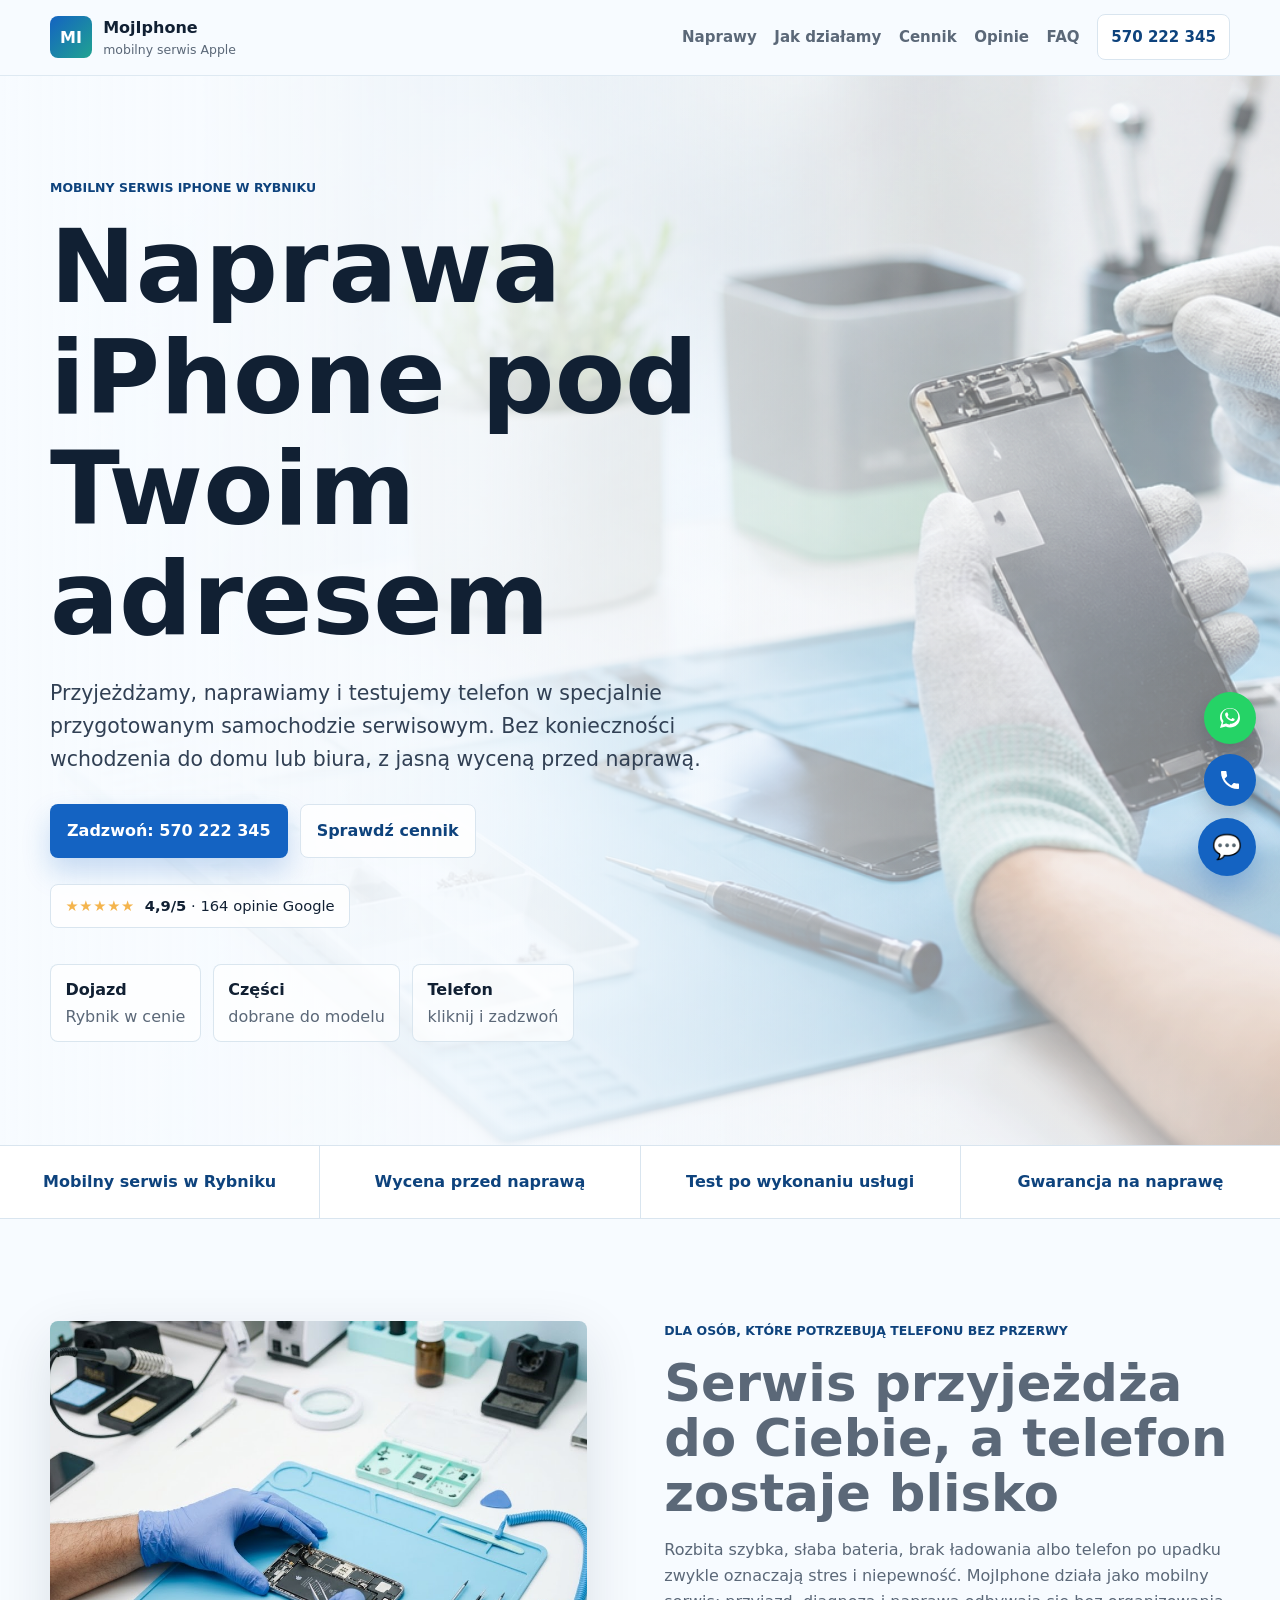
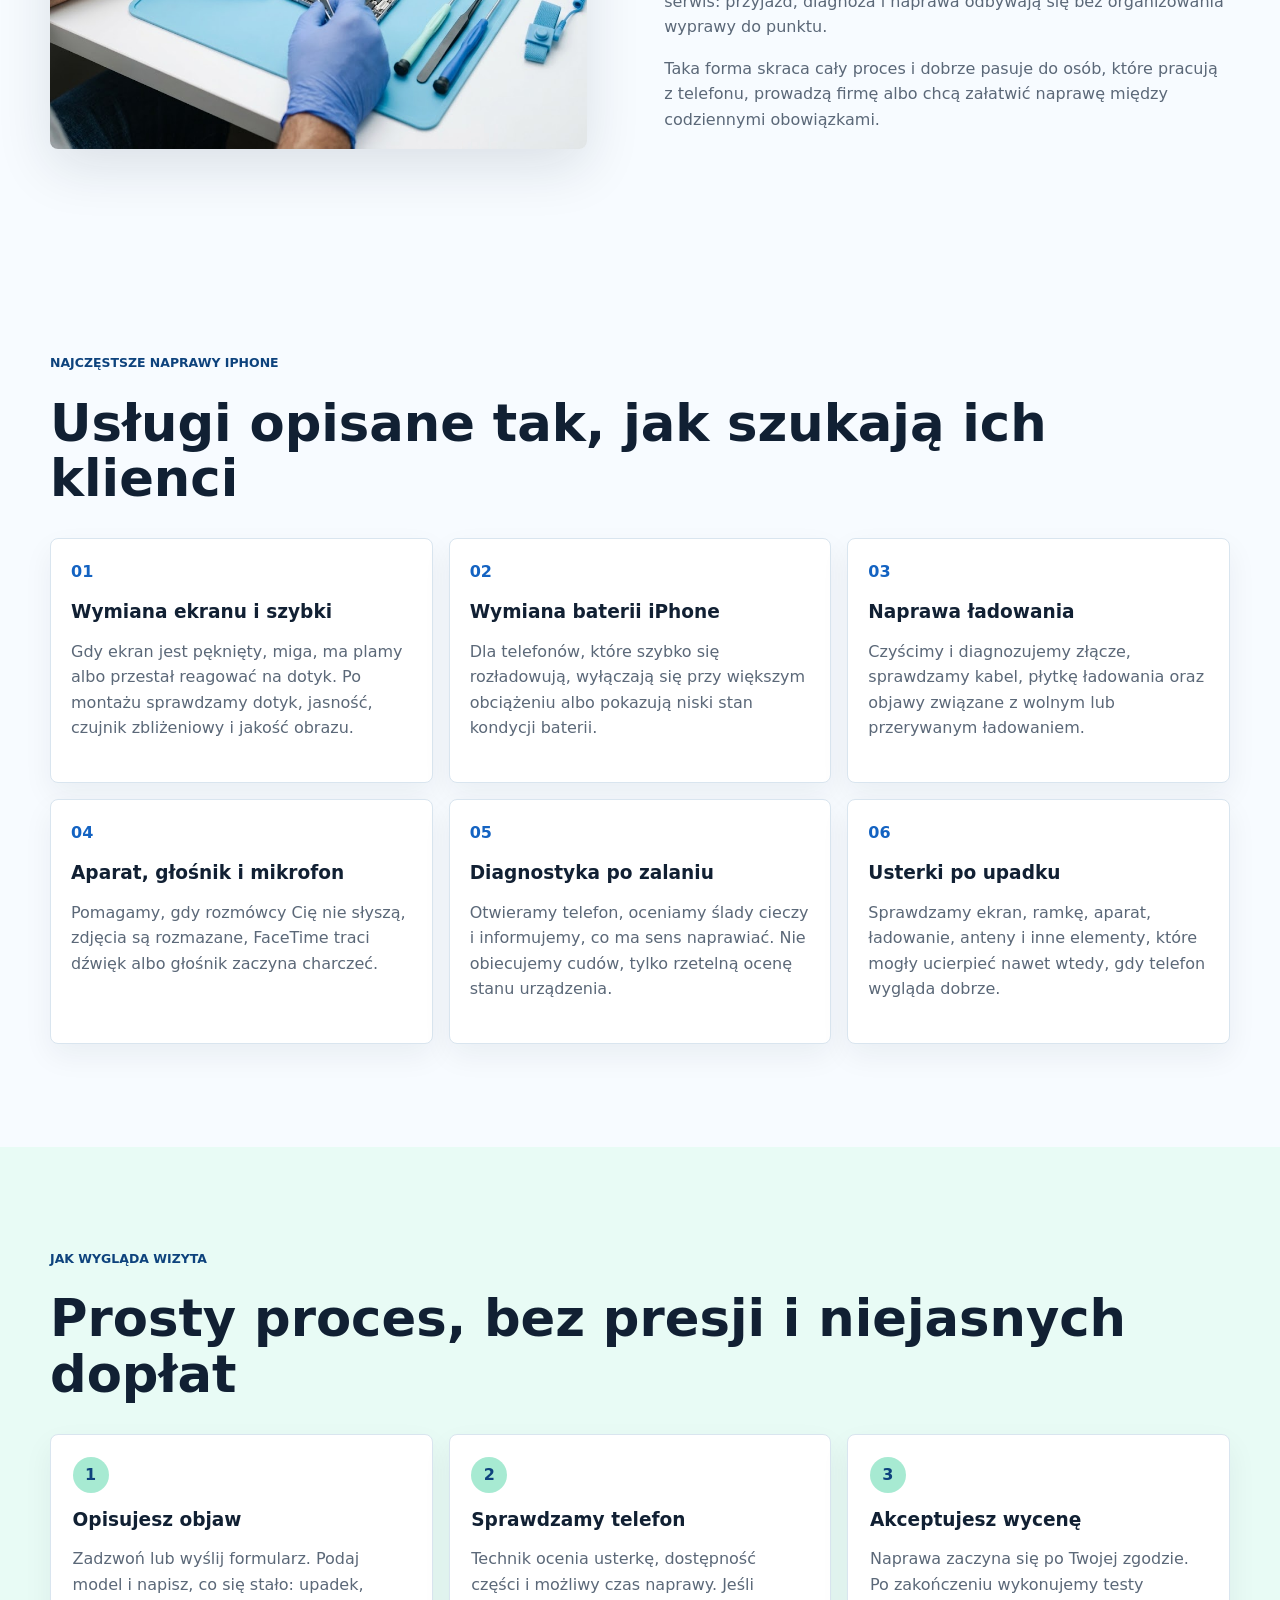
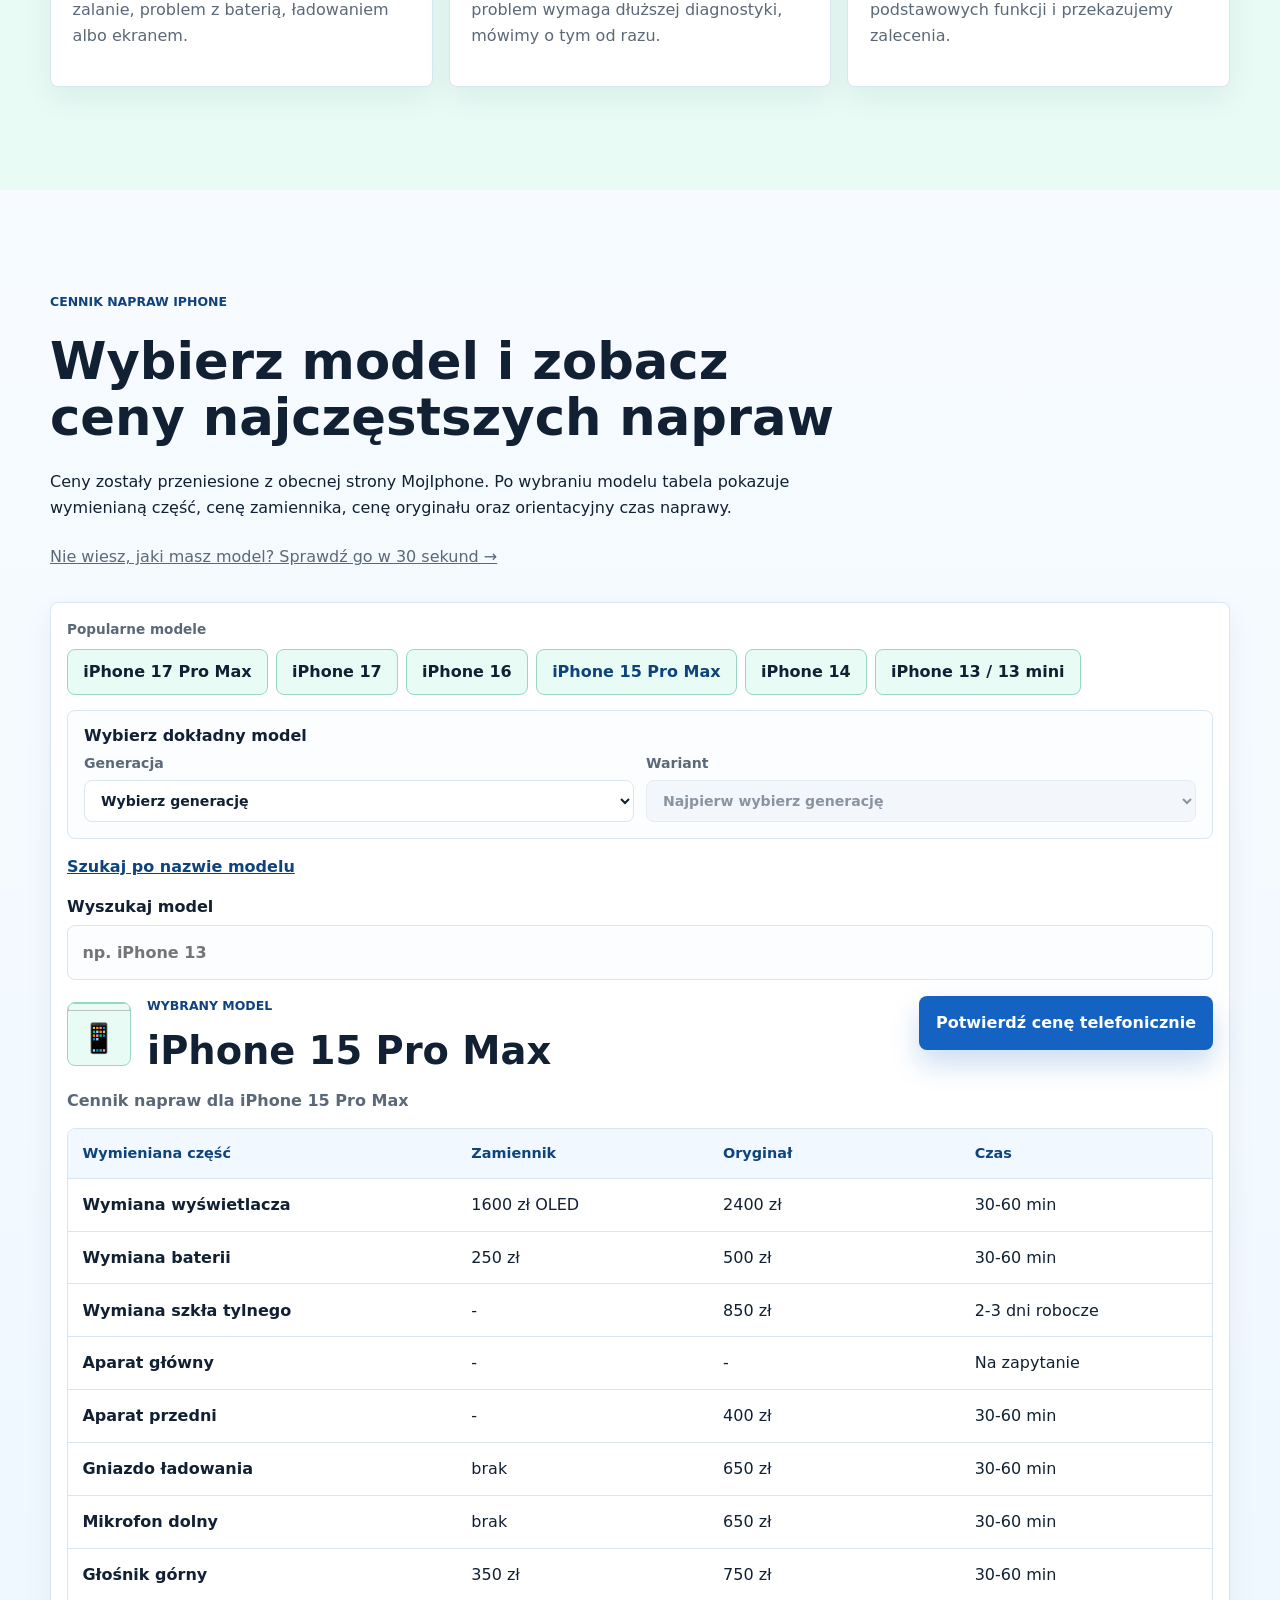
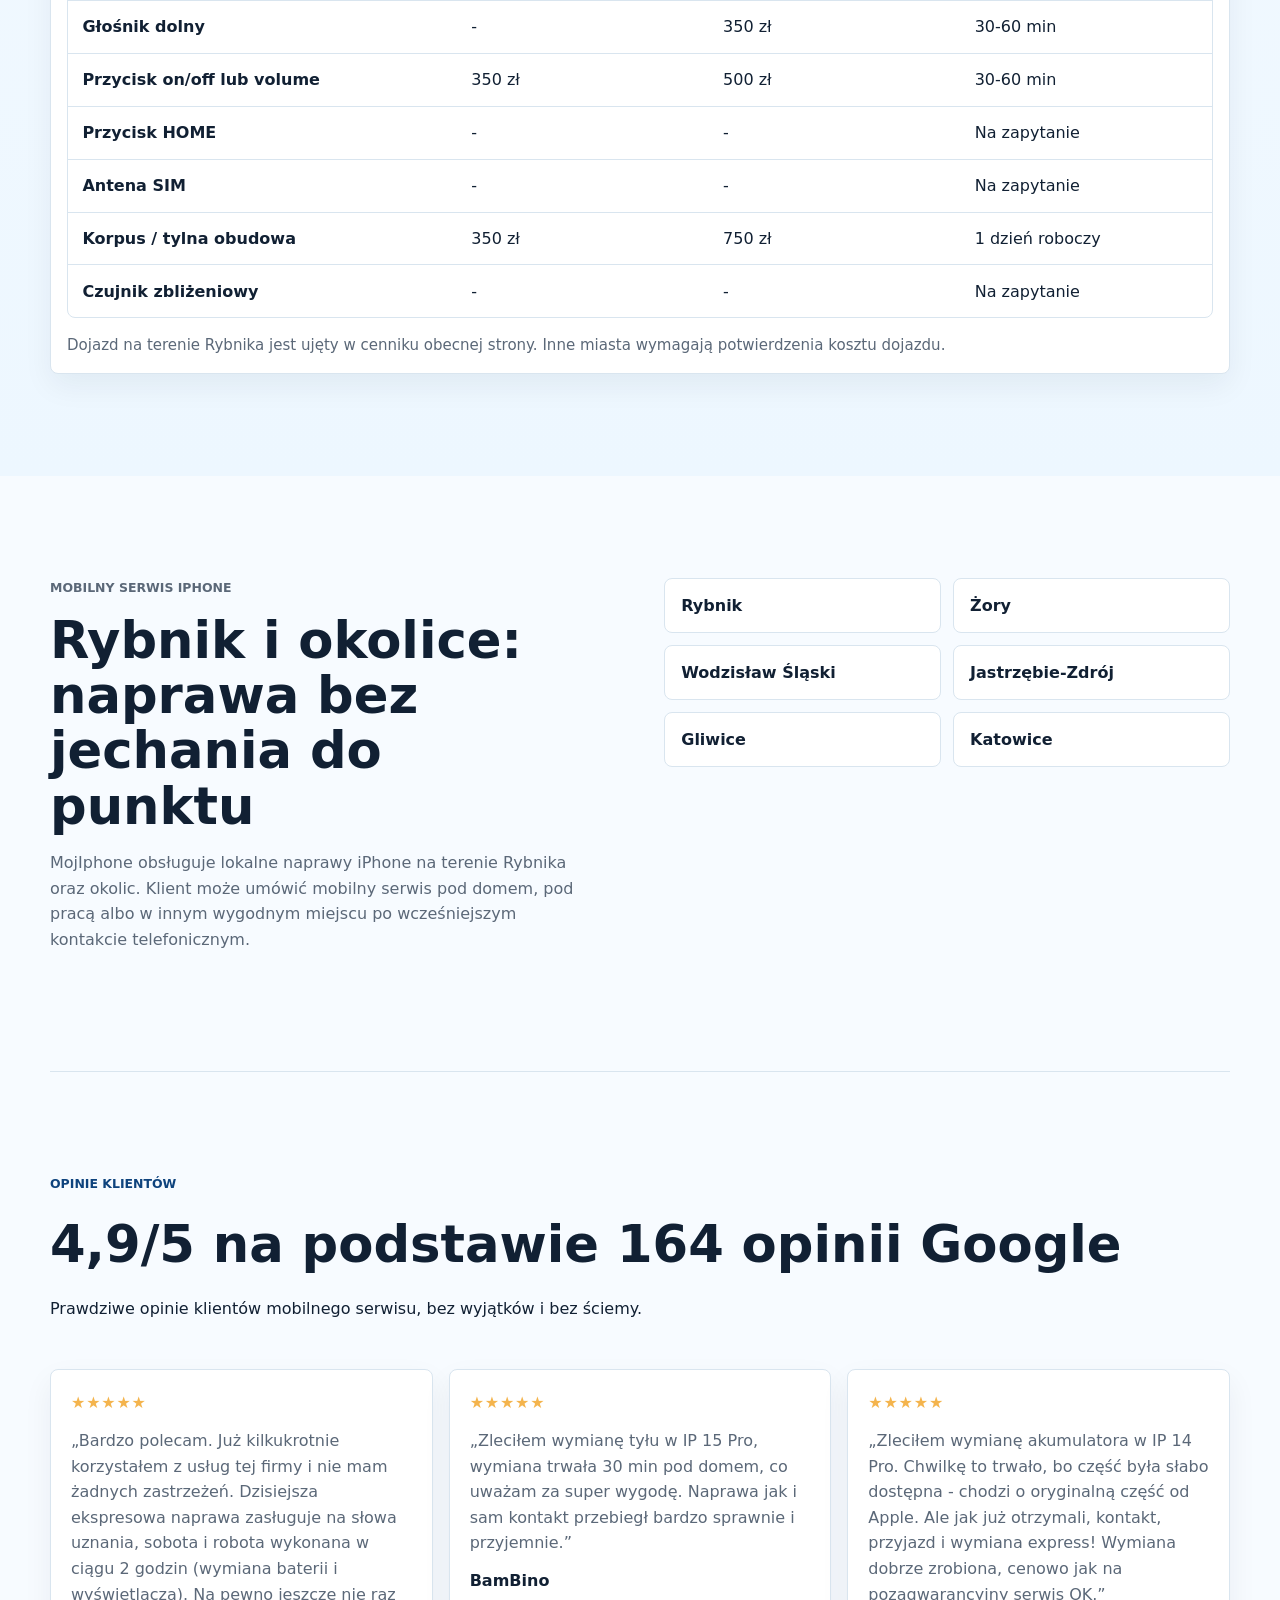
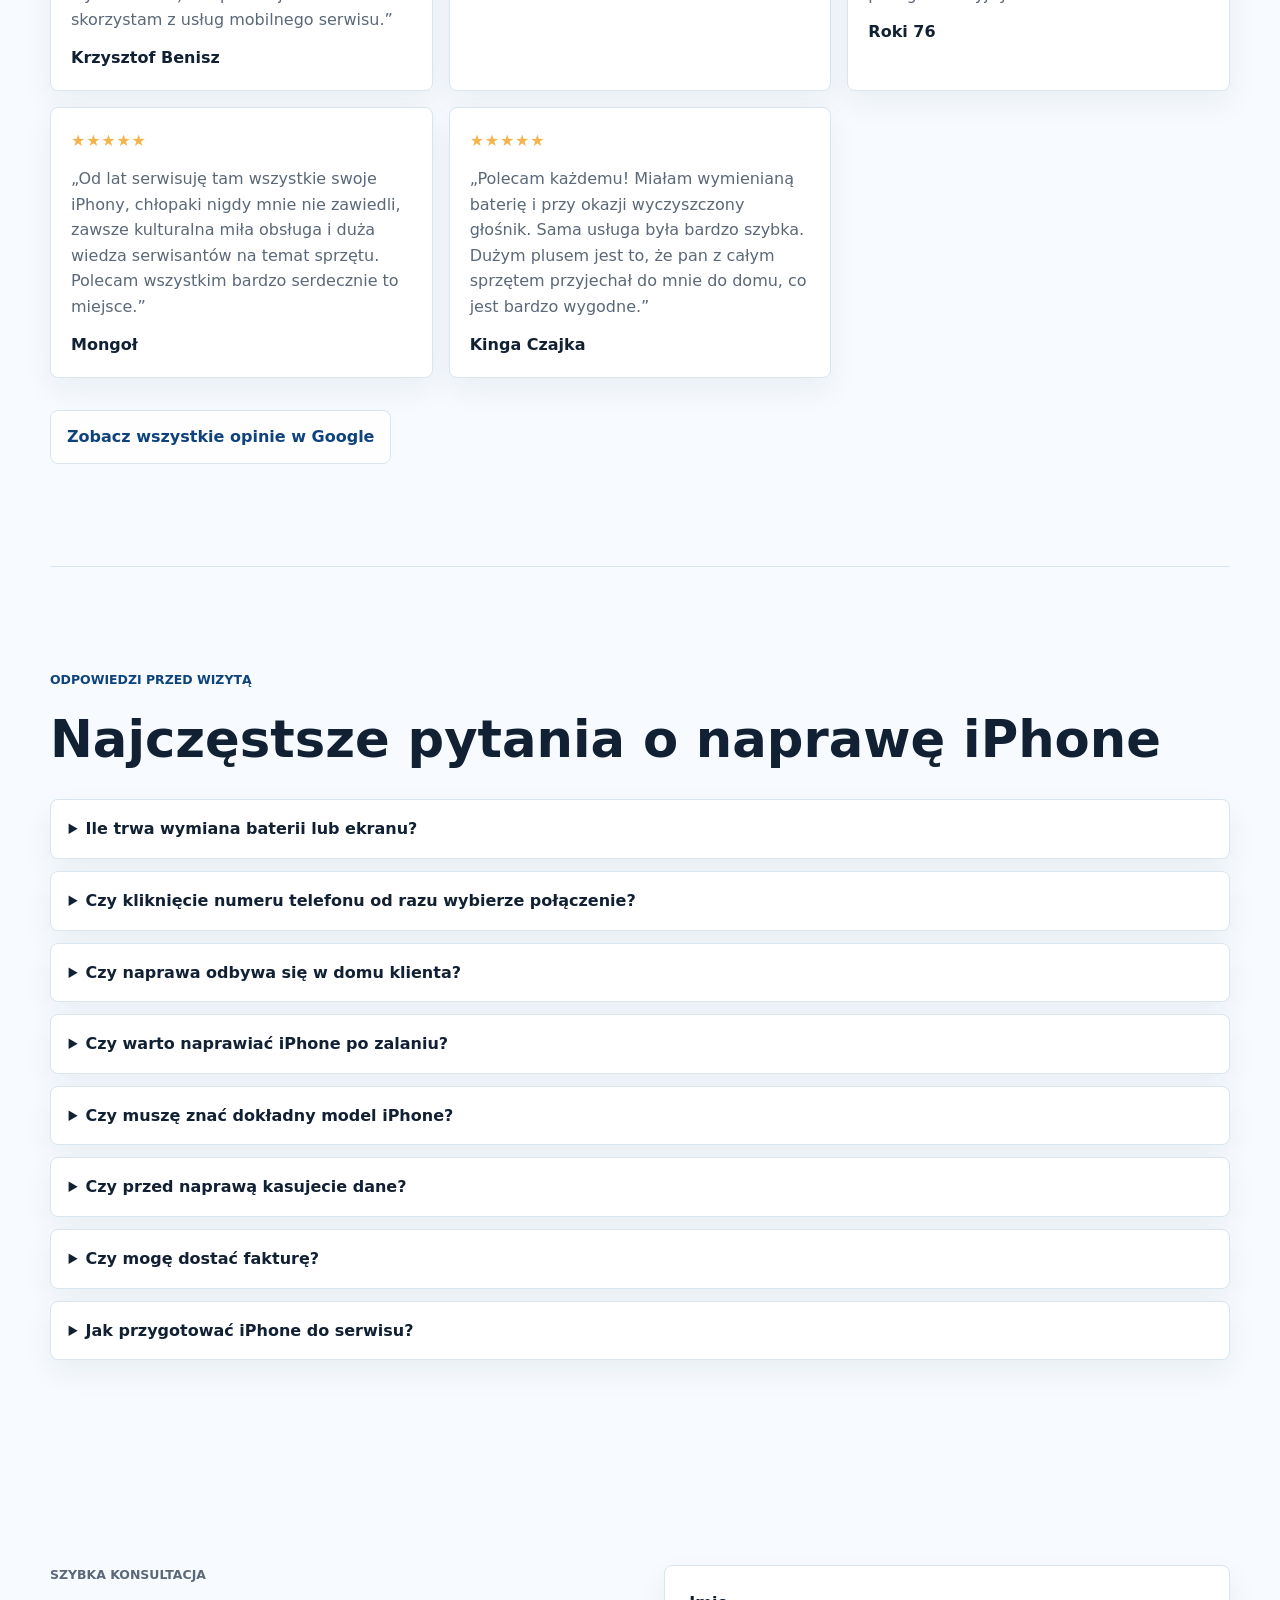
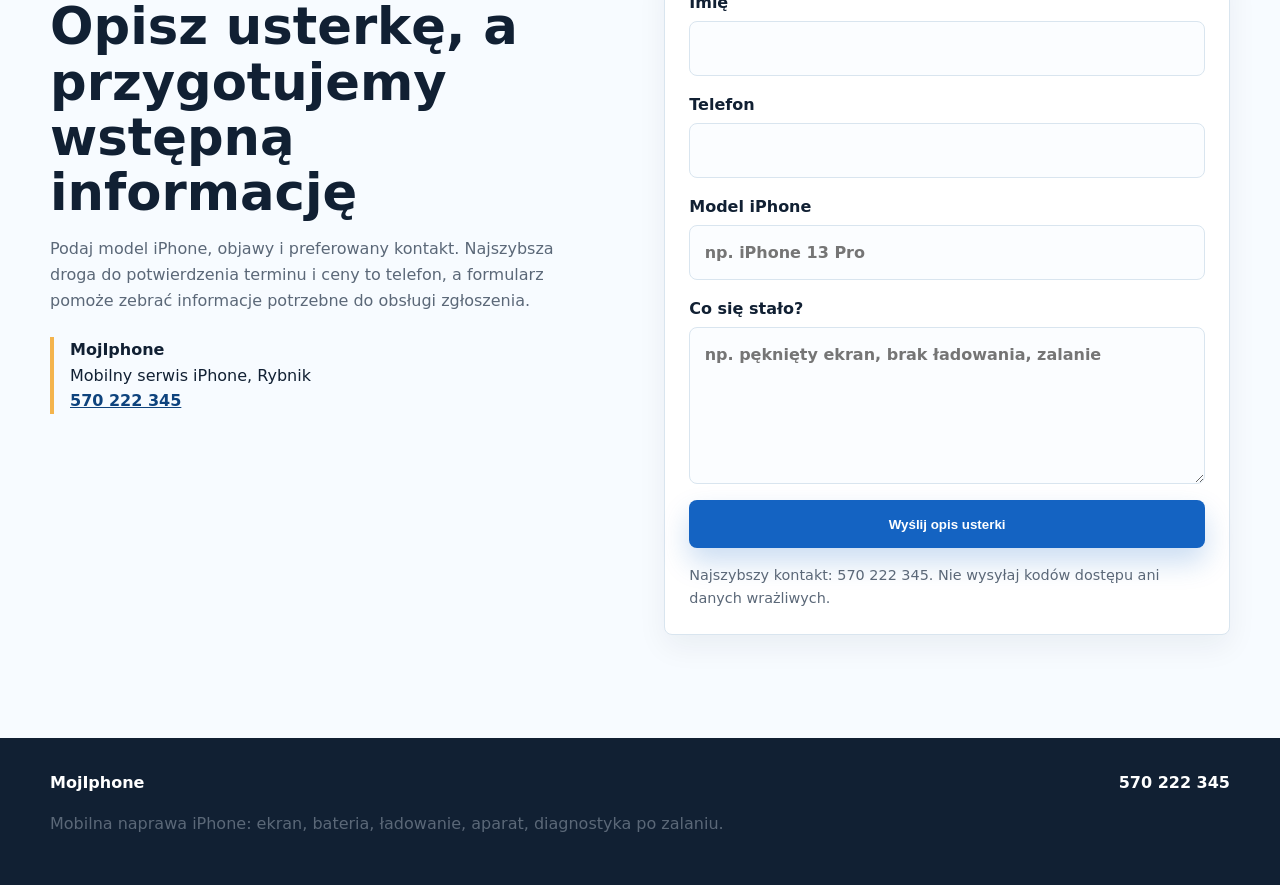
==== commit 050c8dca: "Usuń standardowe przyciski szybkich pytań w czacie Zastąpione prowadzoną ścieżką (generacja -> waria" ====
--- a/index.html
+++ b/index.html
@@ -560,7 +560,6 @@
           <button type="button" class="chat-close" data-chat-close aria-label="Zamknij asystenta">✕</button>
         </div>
         <div class="chat-log" data-chat-log aria-live="polite"></div>
-        <div class="chat-quick" data-chat-quick></div>
         <form class="chat-input-row" data-chat-form>
           <label class="sr-only" for="chat-input">Zadaj pytanie</label>
           <input id="chat-input" type="text" placeholder="Napisz pytanie, np. iPhone 13 cena" autocomplete="off">
--- a/styles.css
+++ b/styles.css
@@ -1111,7 +1111,7 @@
   right: 0;
   bottom: calc(100% + 0.75rem);
   display: grid;
-  grid-template-rows: auto 1fr auto auto auto;
+  grid-template-rows: auto 1fr auto auto;
   width: min(340px, 88vw);
   max-height: 70vh;
   background: var(--white);
@@ -1119,6 +1119,10 @@
   border-radius: var(--radius);
   box-shadow: var(--shadow);
   overflow: hidden;
+}
+
+.chat-panel[hidden] {
+  display: none;
 }
 
 .chat-header {
@@ -1191,29 +1195,28 @@
   color: var(--white);
 }
 
-.chat-quick {
+.chat-bubble-options {
   display: flex;
   flex-wrap: wrap;
   gap: 0.4rem;
-  padding: 0 0.9rem 0.75rem;
-}
-
-.chat-quick-button {
-  padding: 0.45rem 0.65rem;
+}
+
+.chat-bubble-option {
+  padding: 0.35rem 0.6rem;
   color: var(--blue-deep);
   background: var(--white);
   border: 1px solid var(--line);
   border-radius: var(--radius);
+  text-decoration: none;
   font-size: 0.82rem;
-  font-weight: 700;
-  cursor: pointer;
-}
-
-.chat-quick-button:hover,
-.chat-quick-button:focus-visible {
+}
+
+.chat-bubble-option:hover,
+.chat-bubble-option:focus-visible {
   background: var(--mint-soft);
   border-color: #98d7c2;
 }
+
 
 .chat-input-row {
   display: flex;
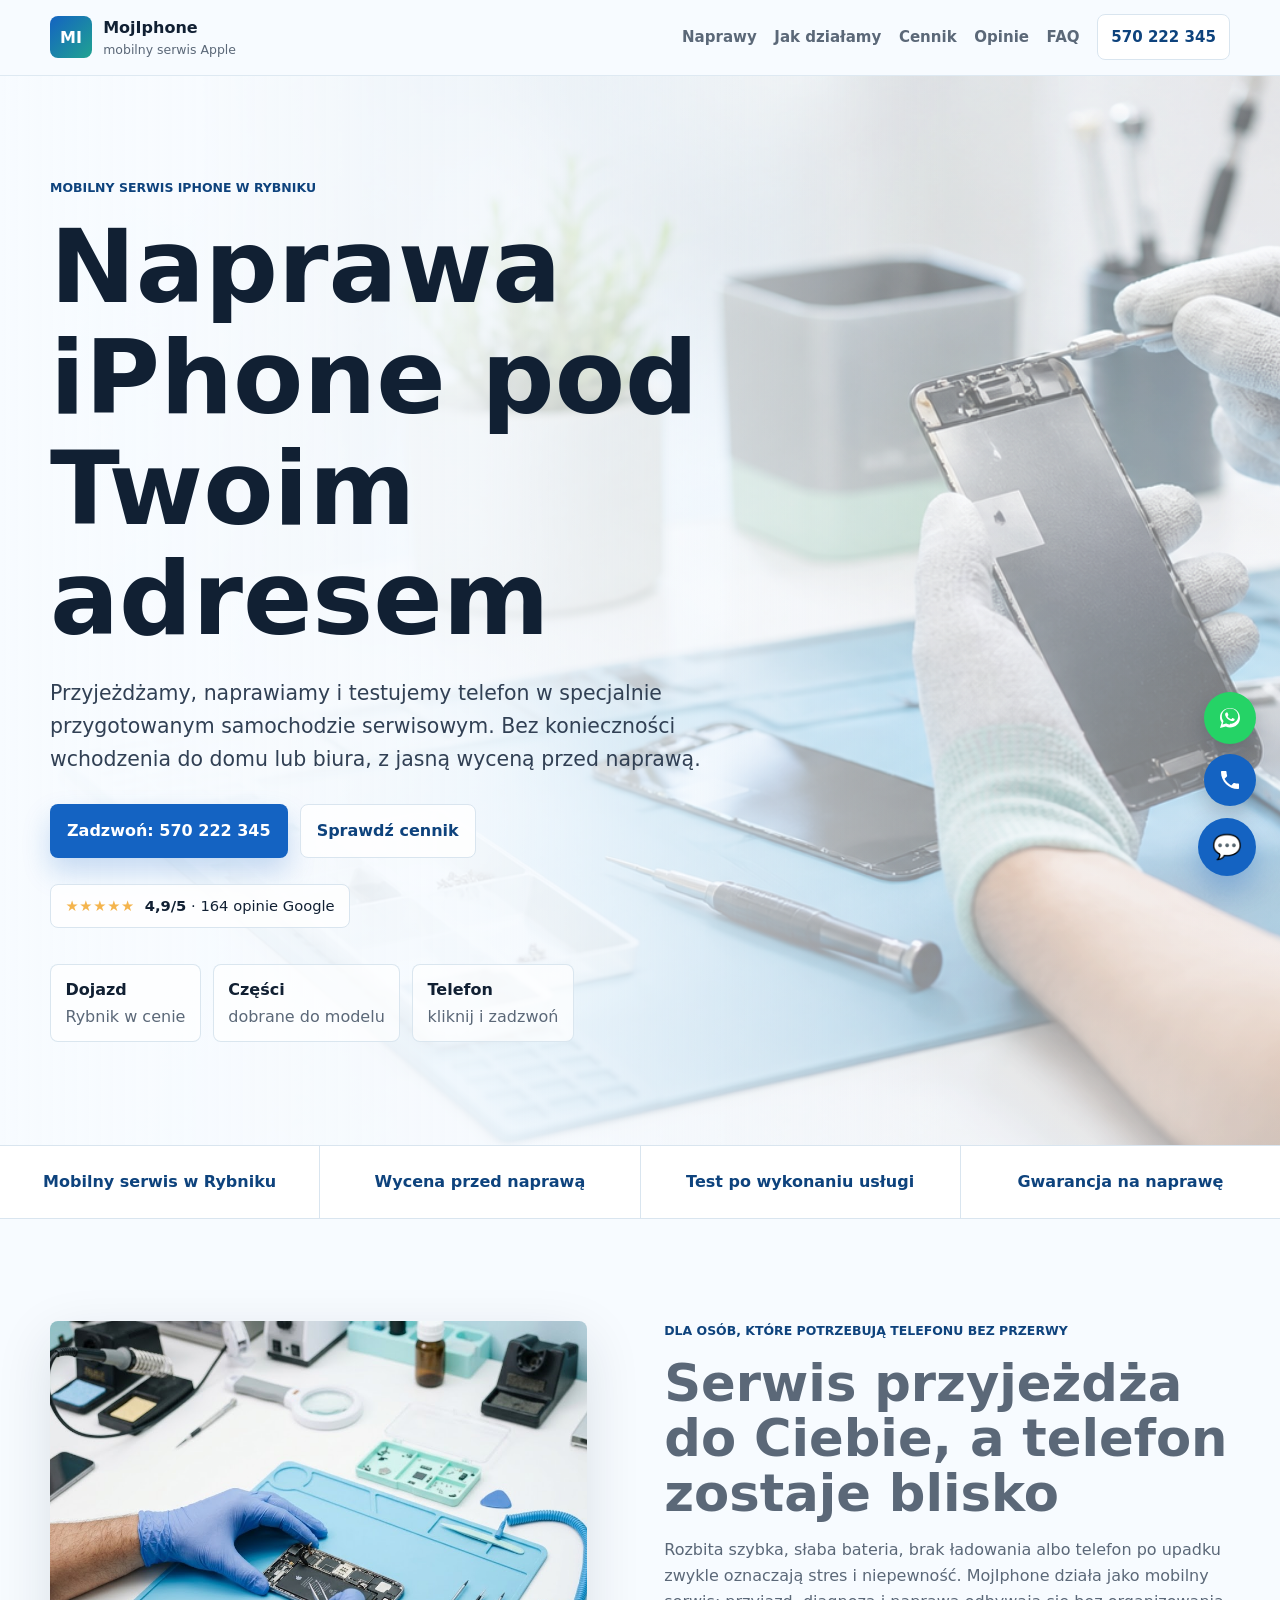
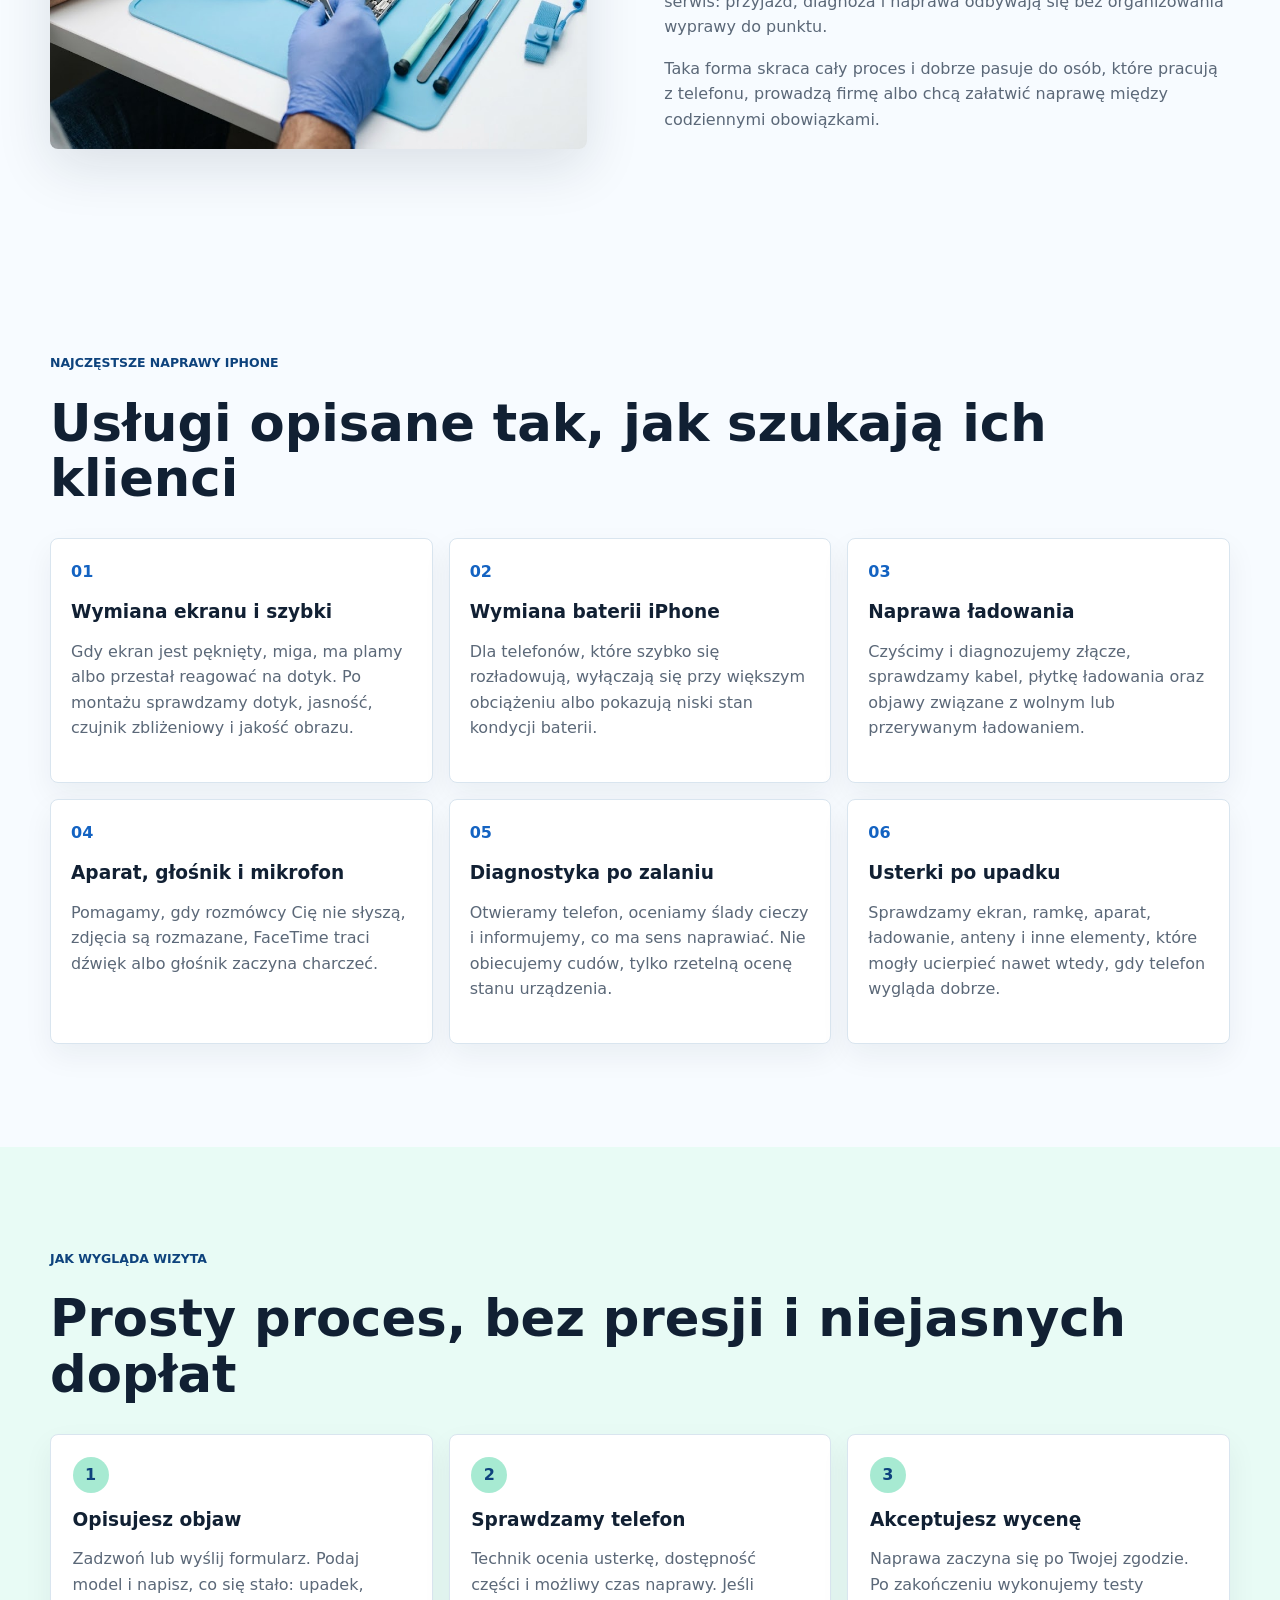
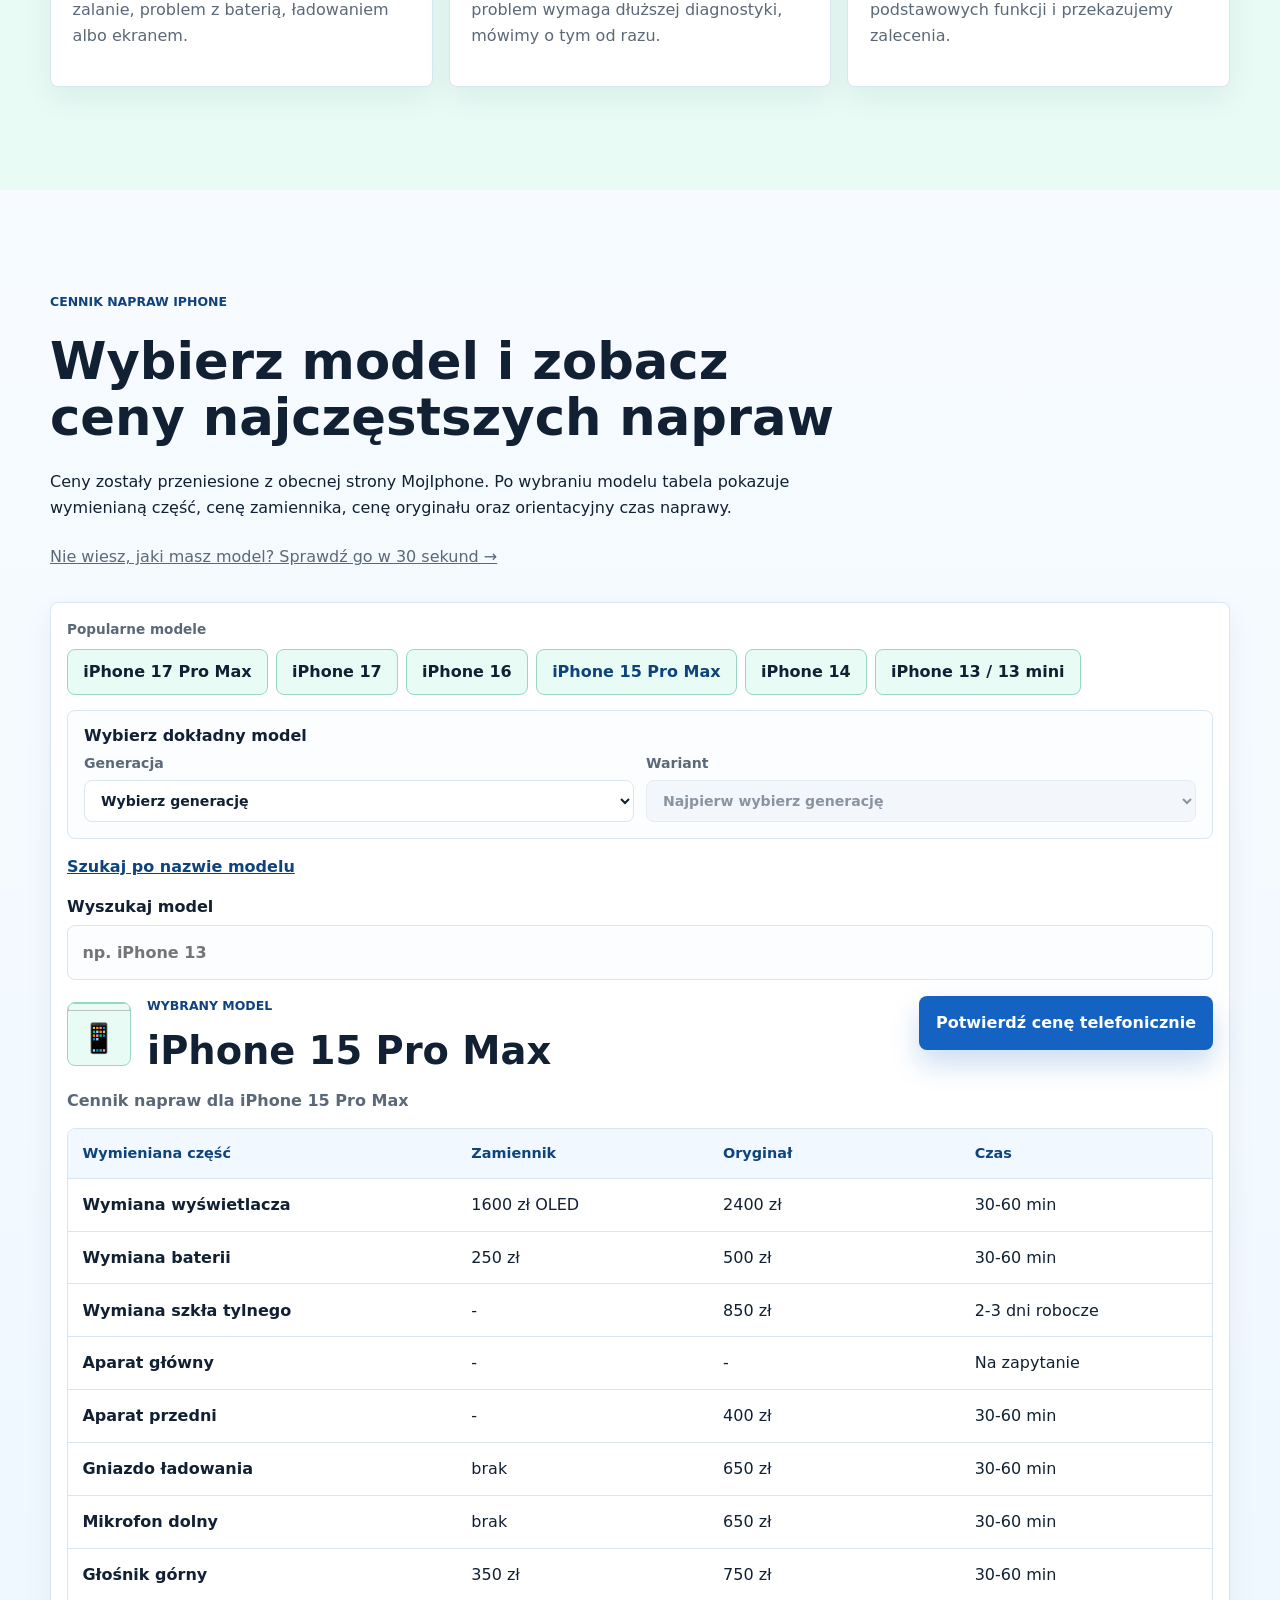
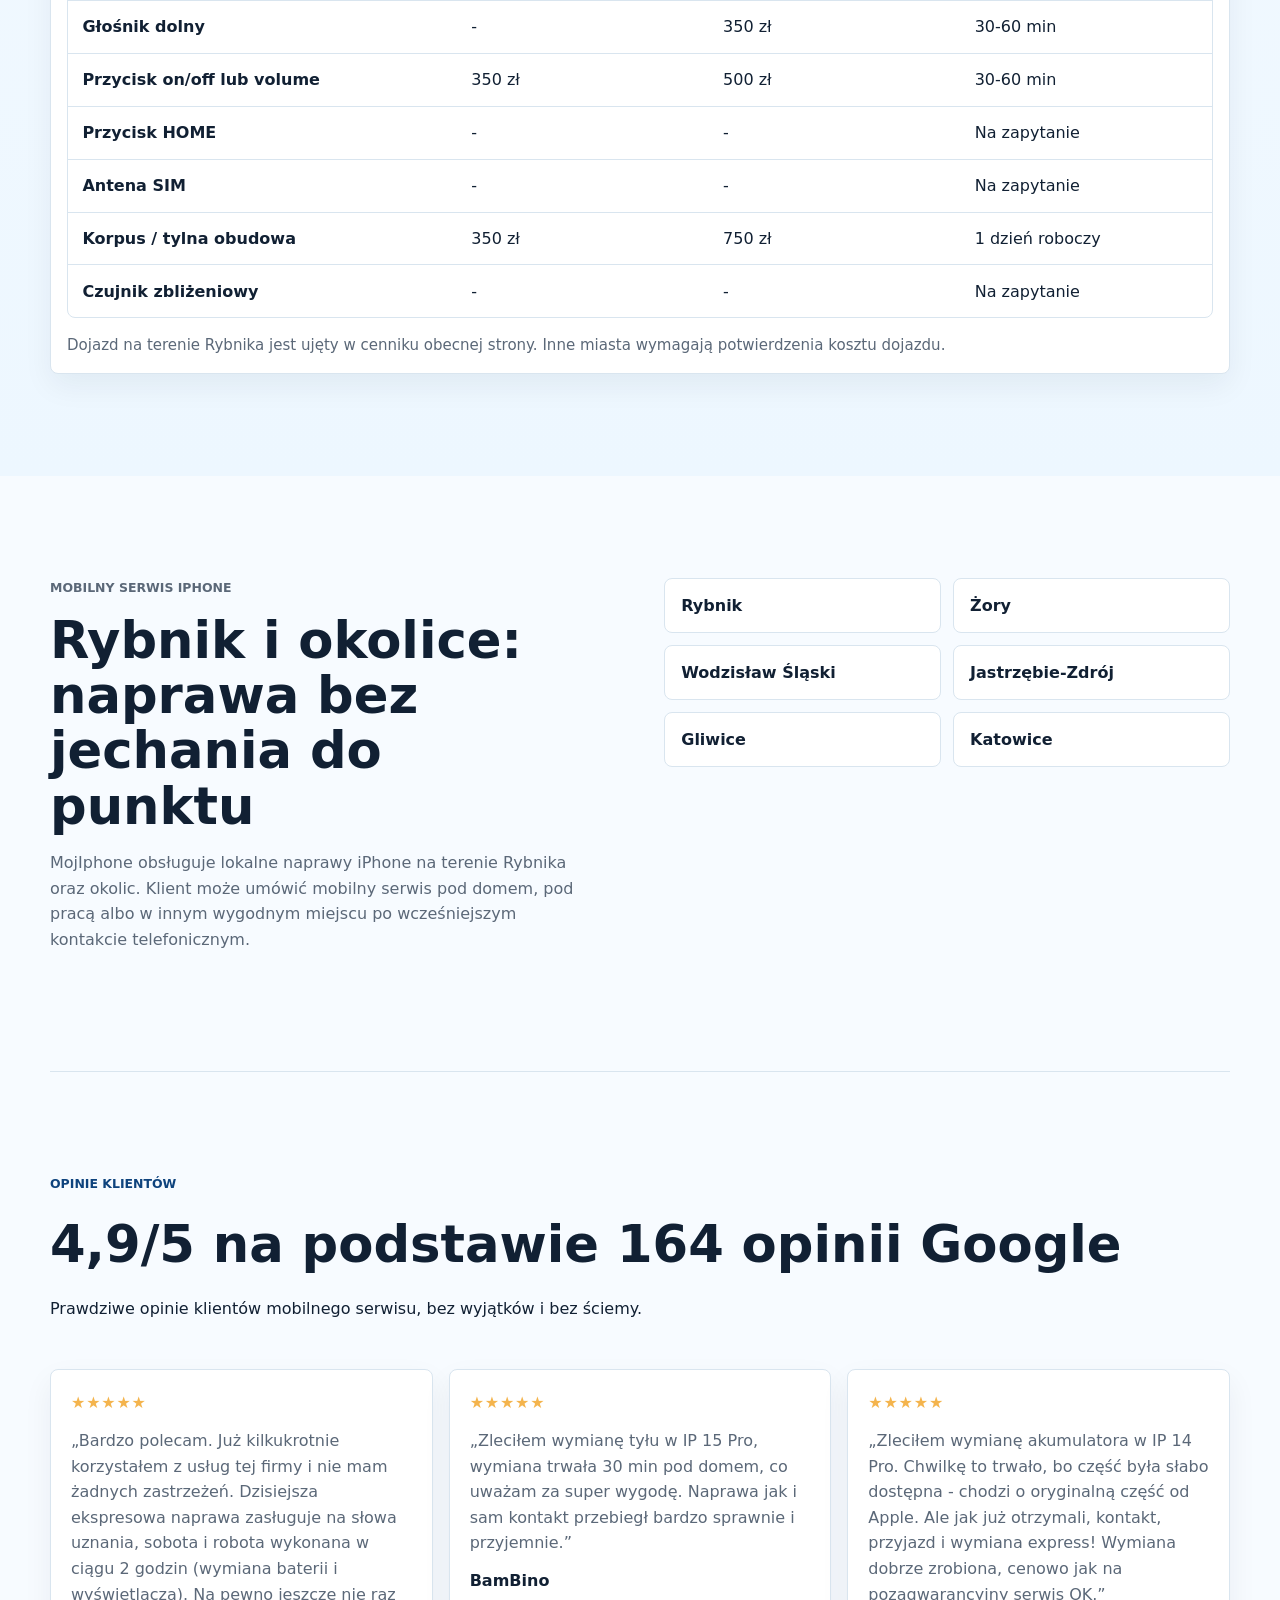
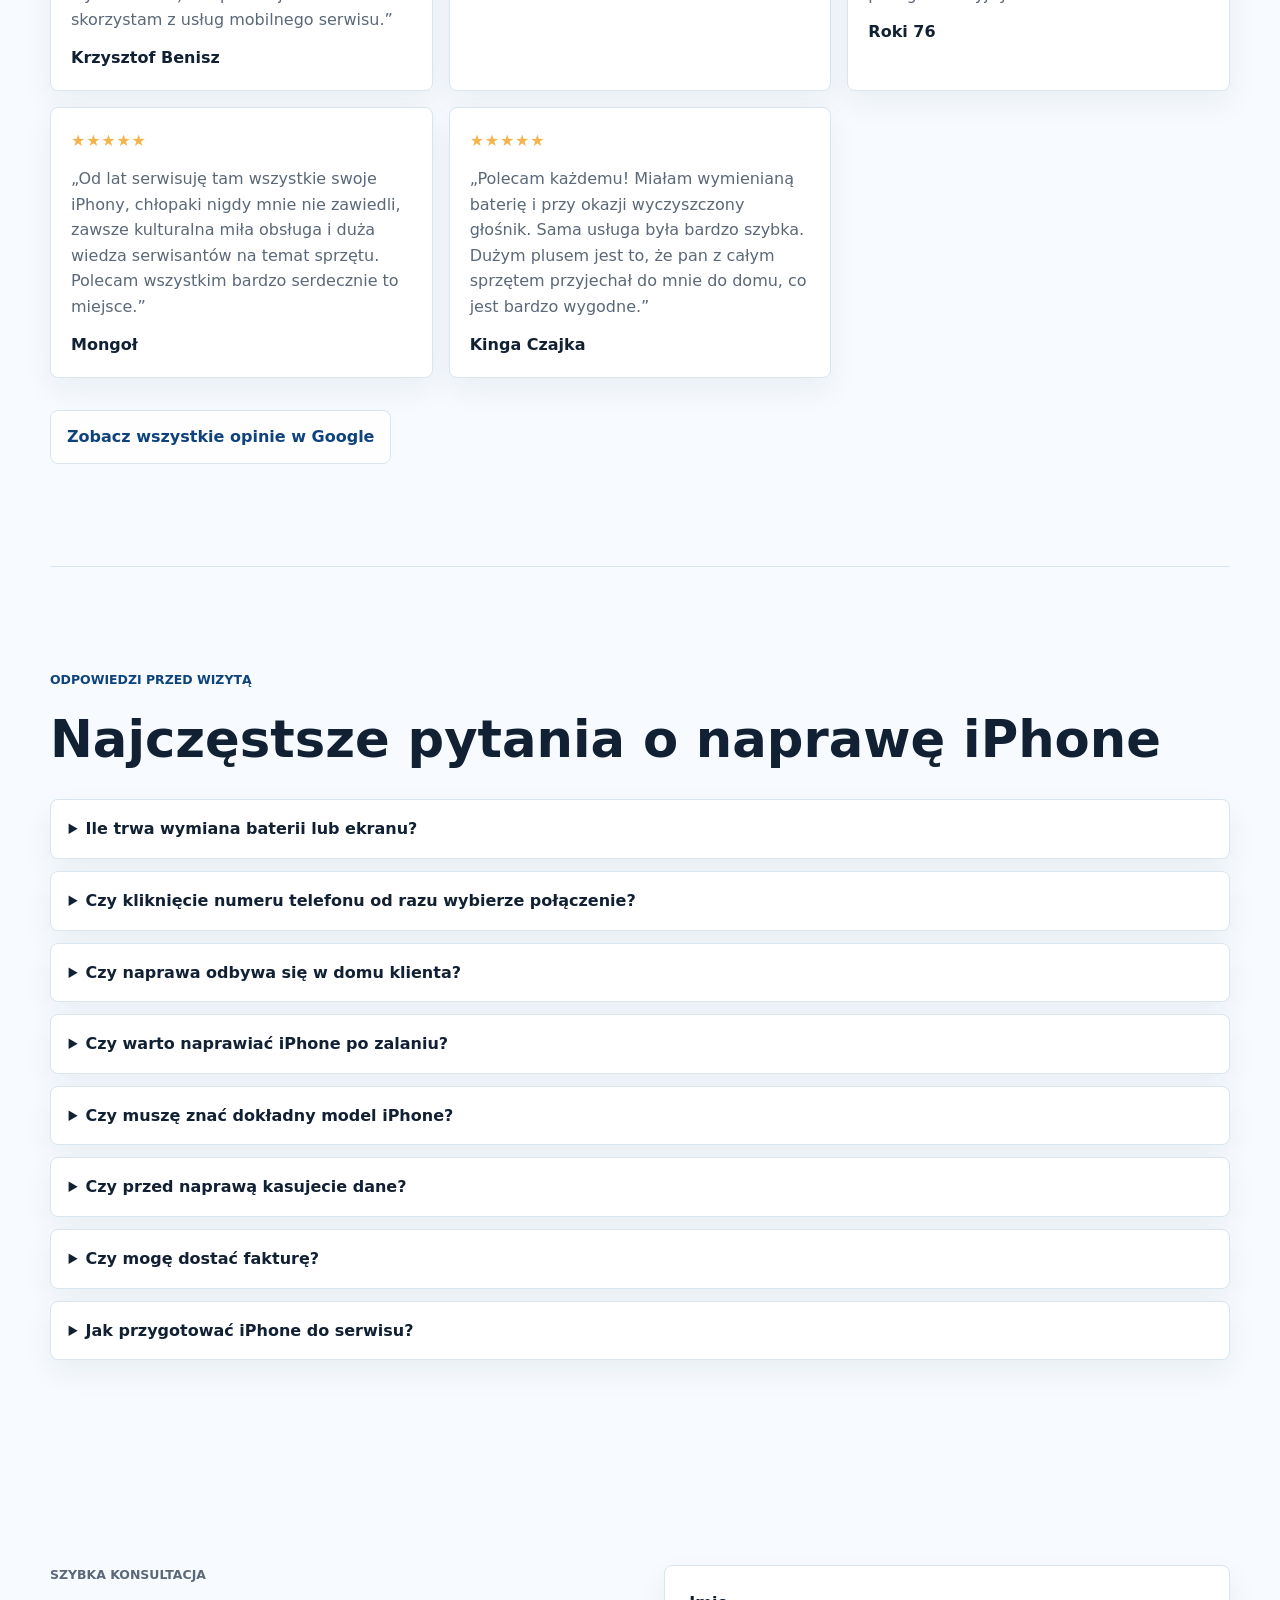
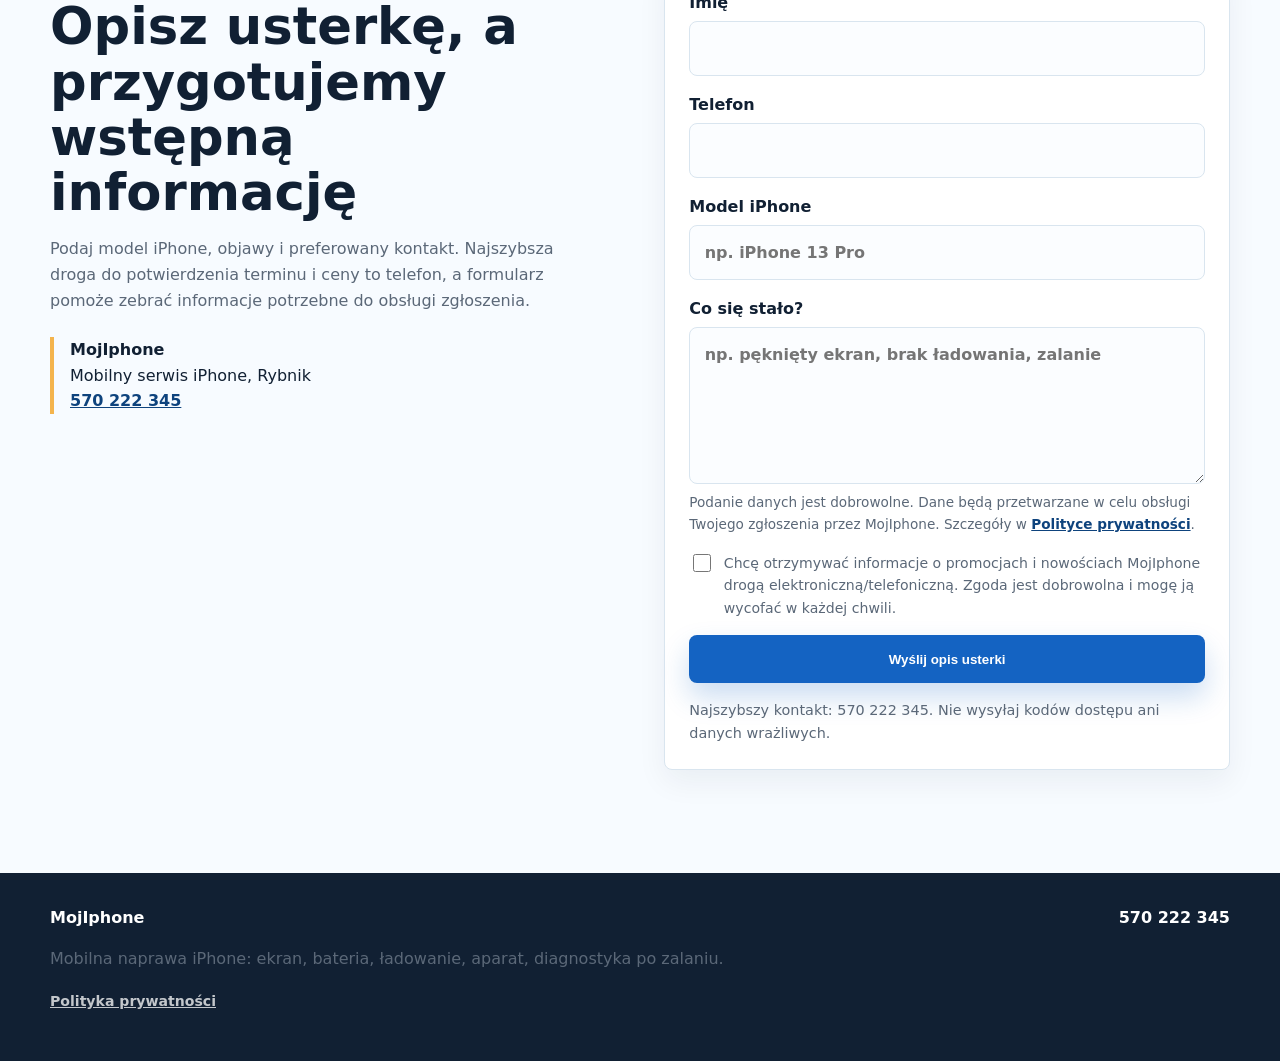
==== commit 0940aca4: "Dodaj politykę prywatności (RODO) i zgodę marketingową w formularzu - polityka-prywatnosci.html: adm" ====
--- a/index.html
+++ b/index.html
@@ -522,6 +522,13 @@
             Co się stało?
             <textarea name="usterka" rows="5" placeholder="np. pęknięty ekran, brak ładowania, zalanie" required></textarea>
           </label>
+          <p class="form-privacy-note">
+            Podanie danych jest dobrowolne. Dane będą przetwarzane w celu obsługi Twojego zgłoszenia przez MojIphone. Szczegóły w <a href="polityka-prywatnosci.html">Polityce prywatności</a>.
+          </p>
+          <label class="consent-checkbox">
+            <input type="checkbox" name="zgoda_marketingowa">
+            <span>Chcę otrzymywać informacje o promocjach i nowościach MojIphone drogą elektroniczną/telefoniczną. Zgoda jest dobrowolna i mogę ją wycofać w każdej chwili.</span>
+          </label>
           <button class="button button-primary" type="submit" data-track="form_contact">Wyślij opis usterki</button>
           <p class="form-note" data-form-note>Najszybszy kontakt: 570 222 345. Nie wysyłaj kodów dostępu ani danych wrażliwych.</p>
         </form>
@@ -532,6 +539,7 @@
       <div>
         <strong>MojIphone</strong>
         <p>Mobilna naprawa iPhone: ekran, bateria, ładowanie, aparat, diagnostyka po zalaniu.</p>
+        <p><a class="footer-privacy-link" href="polityka-prywatnosci.html">Polityka prywatności</a></p>
       </div>
       <div>
         <a href="tel:+48570222345" data-track="phone_footer" aria-label="Zadzwoń do MojIphone, numer 570 222 345">570 222 345</a>
--- a/styles.css
+++ b/styles.css
@@ -723,6 +723,56 @@
   gap: 0.6rem;
 }
 
+.policy-content {
+  display: grid;
+  gap: 2rem;
+  max-width: 760px;
+}
+
+.policy-content h3 {
+  margin: 0 0 0.6rem;
+  font-size: 1.15rem;
+}
+
+.policy-content p {
+  margin: 0 0 0.75rem;
+  color: var(--muted);
+}
+
+.policy-content p:last-child {
+  margin-bottom: 0;
+}
+
+.policy-content ul {
+  margin: 0;
+  padding-left: 1.2rem;
+  color: var(--muted);
+}
+
+.policy-content li {
+  margin-bottom: 0.4rem;
+}
+
+.policy-table {
+  width: 100%;
+  margin-top: 0.5rem;
+  border-collapse: collapse;
+  font-size: 0.92rem;
+}
+
+.policy-table th,
+.policy-table td {
+  padding: 0.7rem 0.8rem;
+  border: 1px solid var(--line);
+  text-align: left;
+  vertical-align: top;
+}
+
+.policy-table th {
+  color: var(--blue-deep);
+  background: #f1f8ff;
+}
+
 .guide-model-grid .model-button {
   display: flex;
   align-items: center;
@@ -860,6 +910,34 @@
   margin: 0;
   color: var(--muted);
   font-size: 0.9rem;
+}
+
+.form-privacy-note {
+  margin: -0.5rem 0 0;
+  color: var(--muted);
+  font-size: 0.85rem;
+}
+
+.form-privacy-note a {
+  color: var(--blue-deep);
+  font-weight: 700;
+}
+
+.consent-checkbox {
+  display: flex;
+  flex-direction: row;
+  align-items: start;
+  gap: 0.6rem;
+  font-weight: 400;
+  font-size: 0.88rem;
+  color: var(--muted);
+}
+
+.consent-checkbox input {
+  flex-shrink: 0;
+  width: 18px;
+  height: 18px;
+  margin-top: 0.15rem;
 }
 
 .site-footer {
@@ -877,6 +955,15 @@
   font-weight: 750;
   text-align: right;
   text-decoration: none;
+}
+
+.site-footer .footer-privacy-link {
+  display: inline;
+  text-align: left;
+  color: rgba(255, 255, 255, 0.75);
+  font-weight: 600;
+  font-size: 0.88rem;
+  text-decoration: underline;
 }
 
 @media (max-width: 900px) {
@@ -959,7 +1046,8 @@
   }
 
   .hero-actions,
-  .button {
+  .hero-actions .button,
+  .reviews-link {
     width: 100%;
   }
 
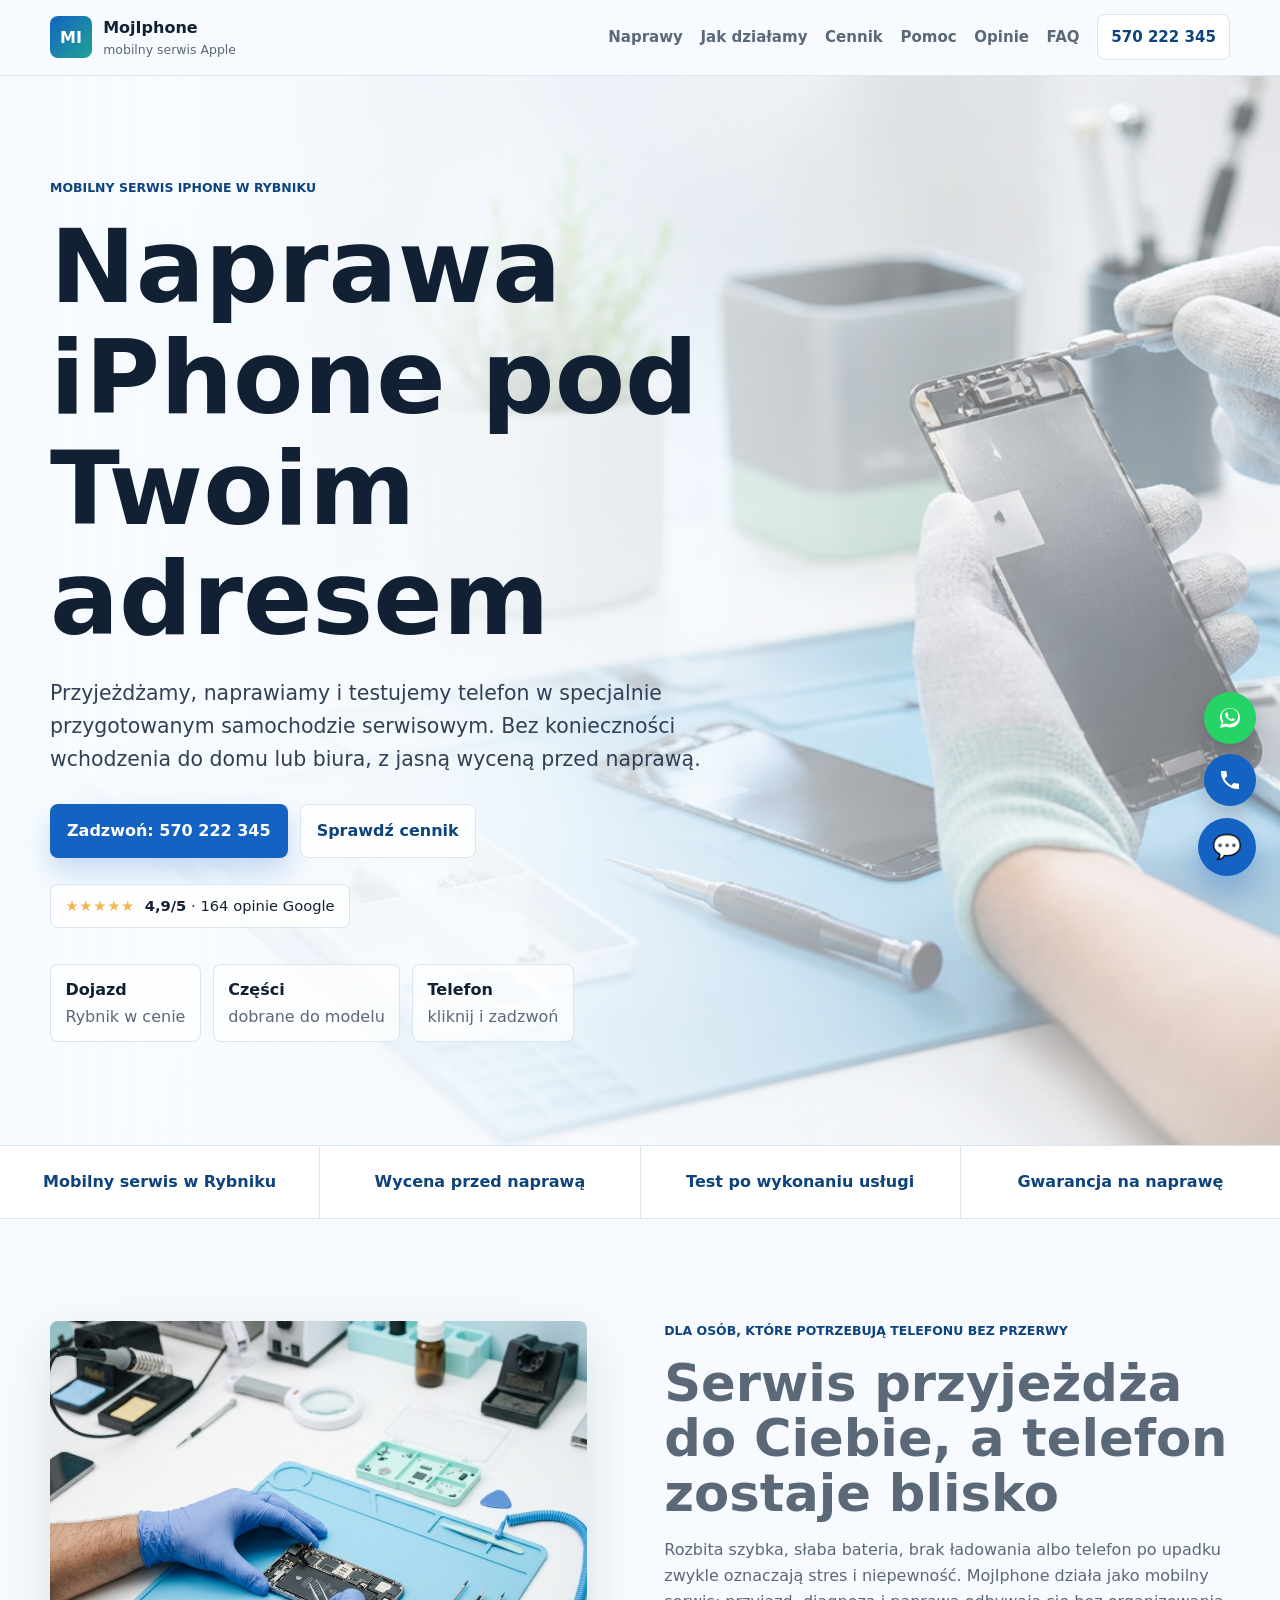
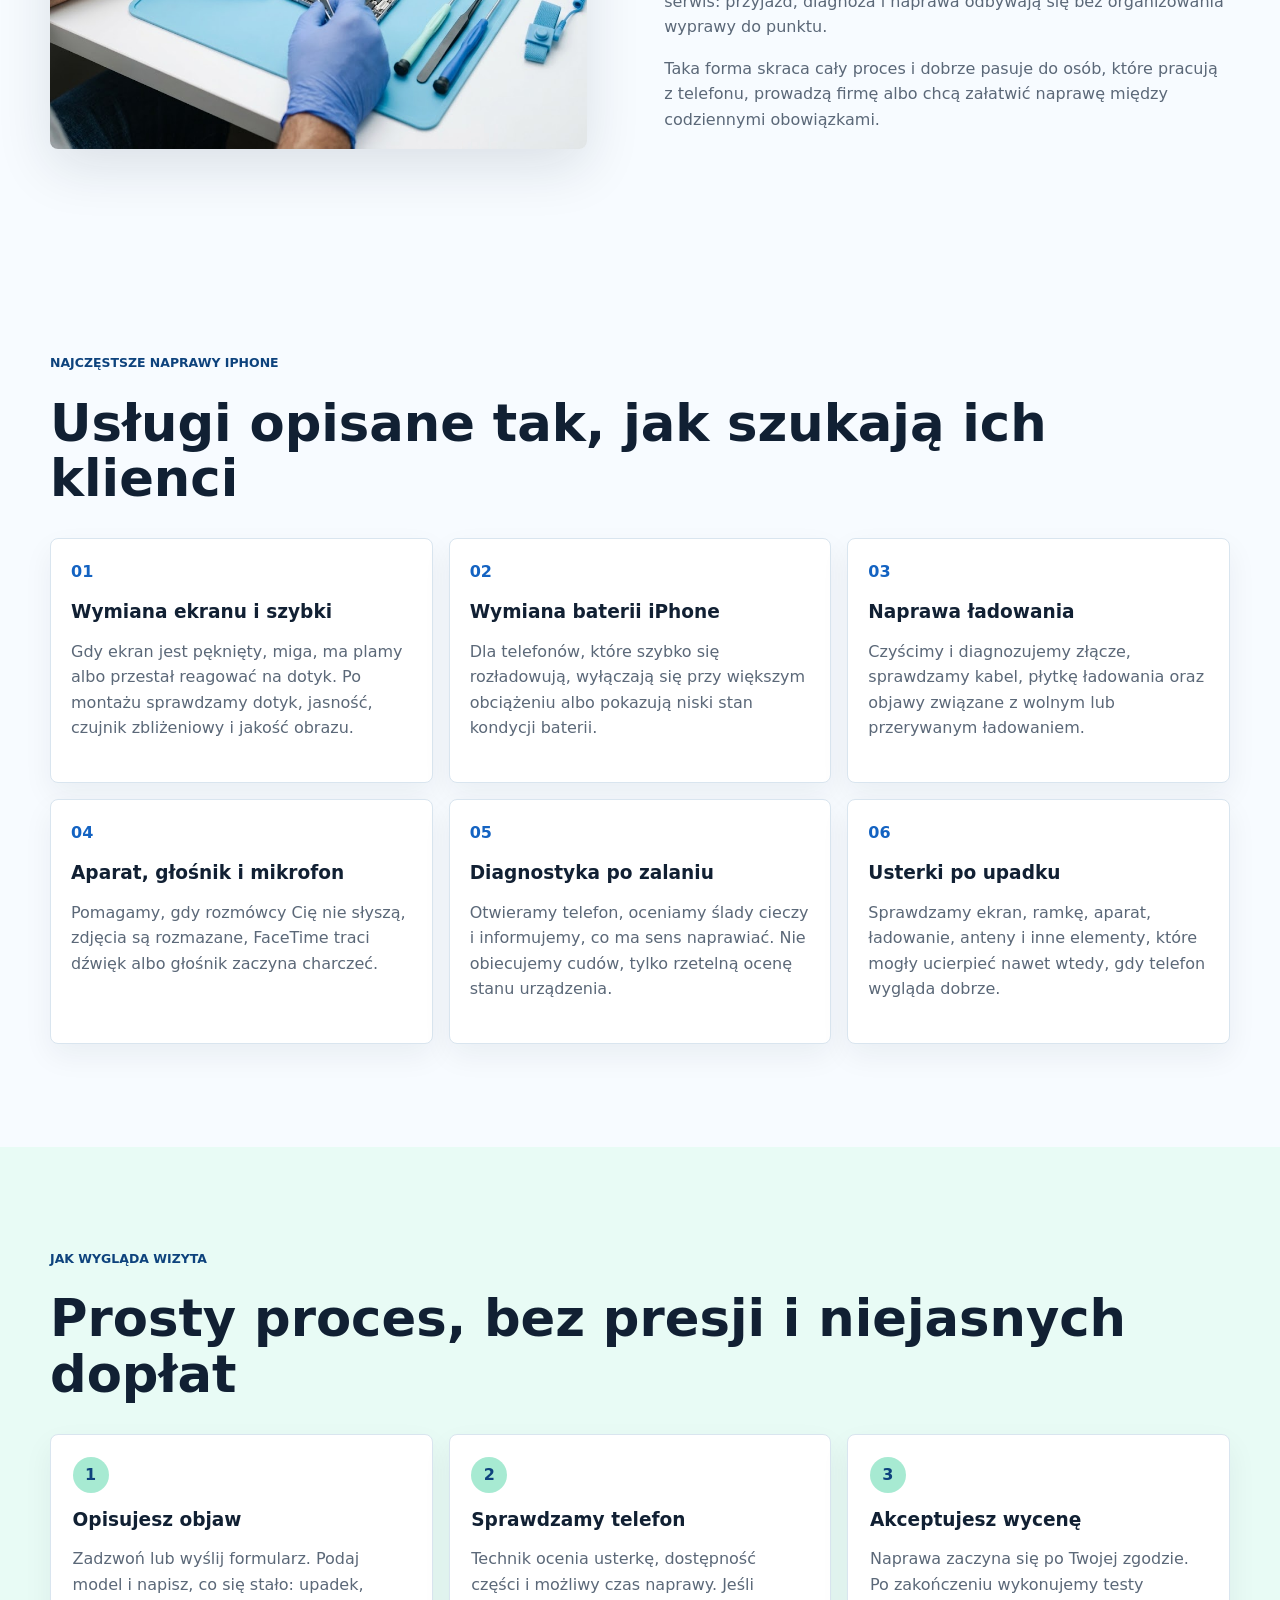
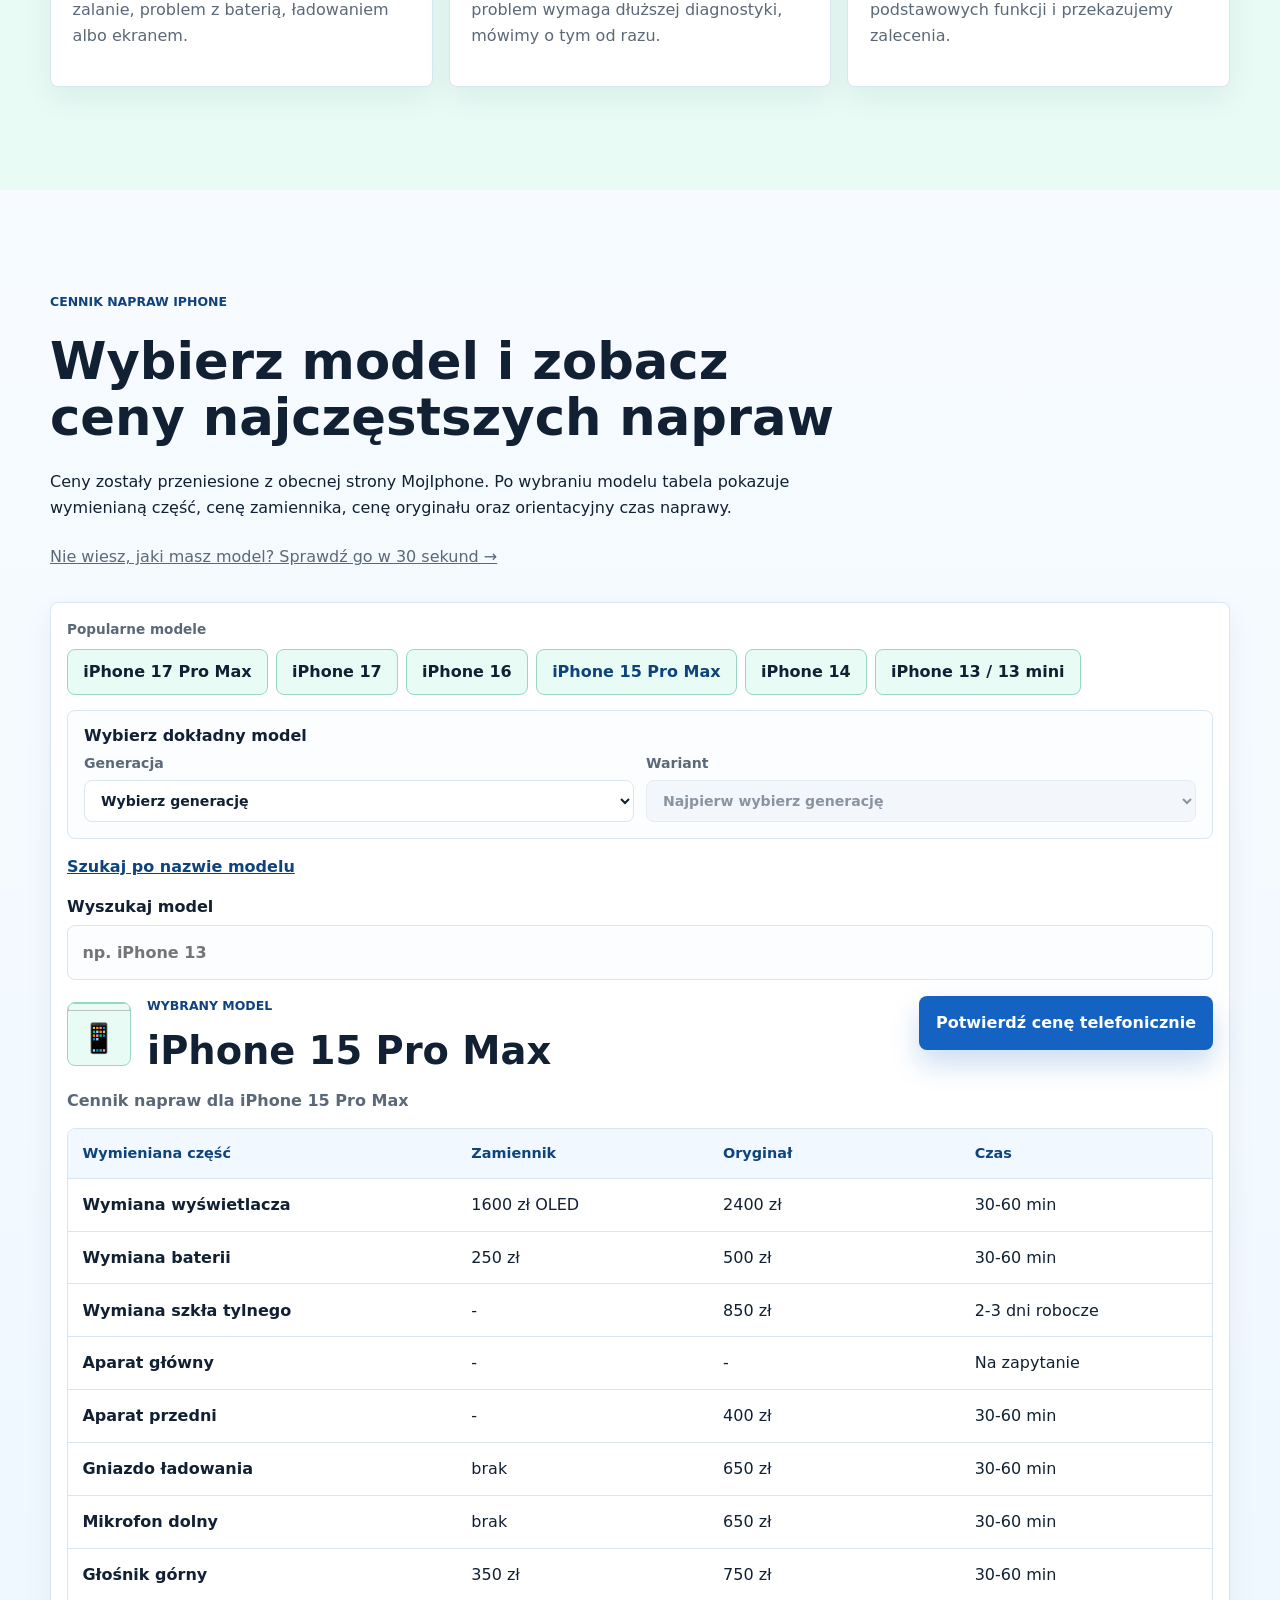
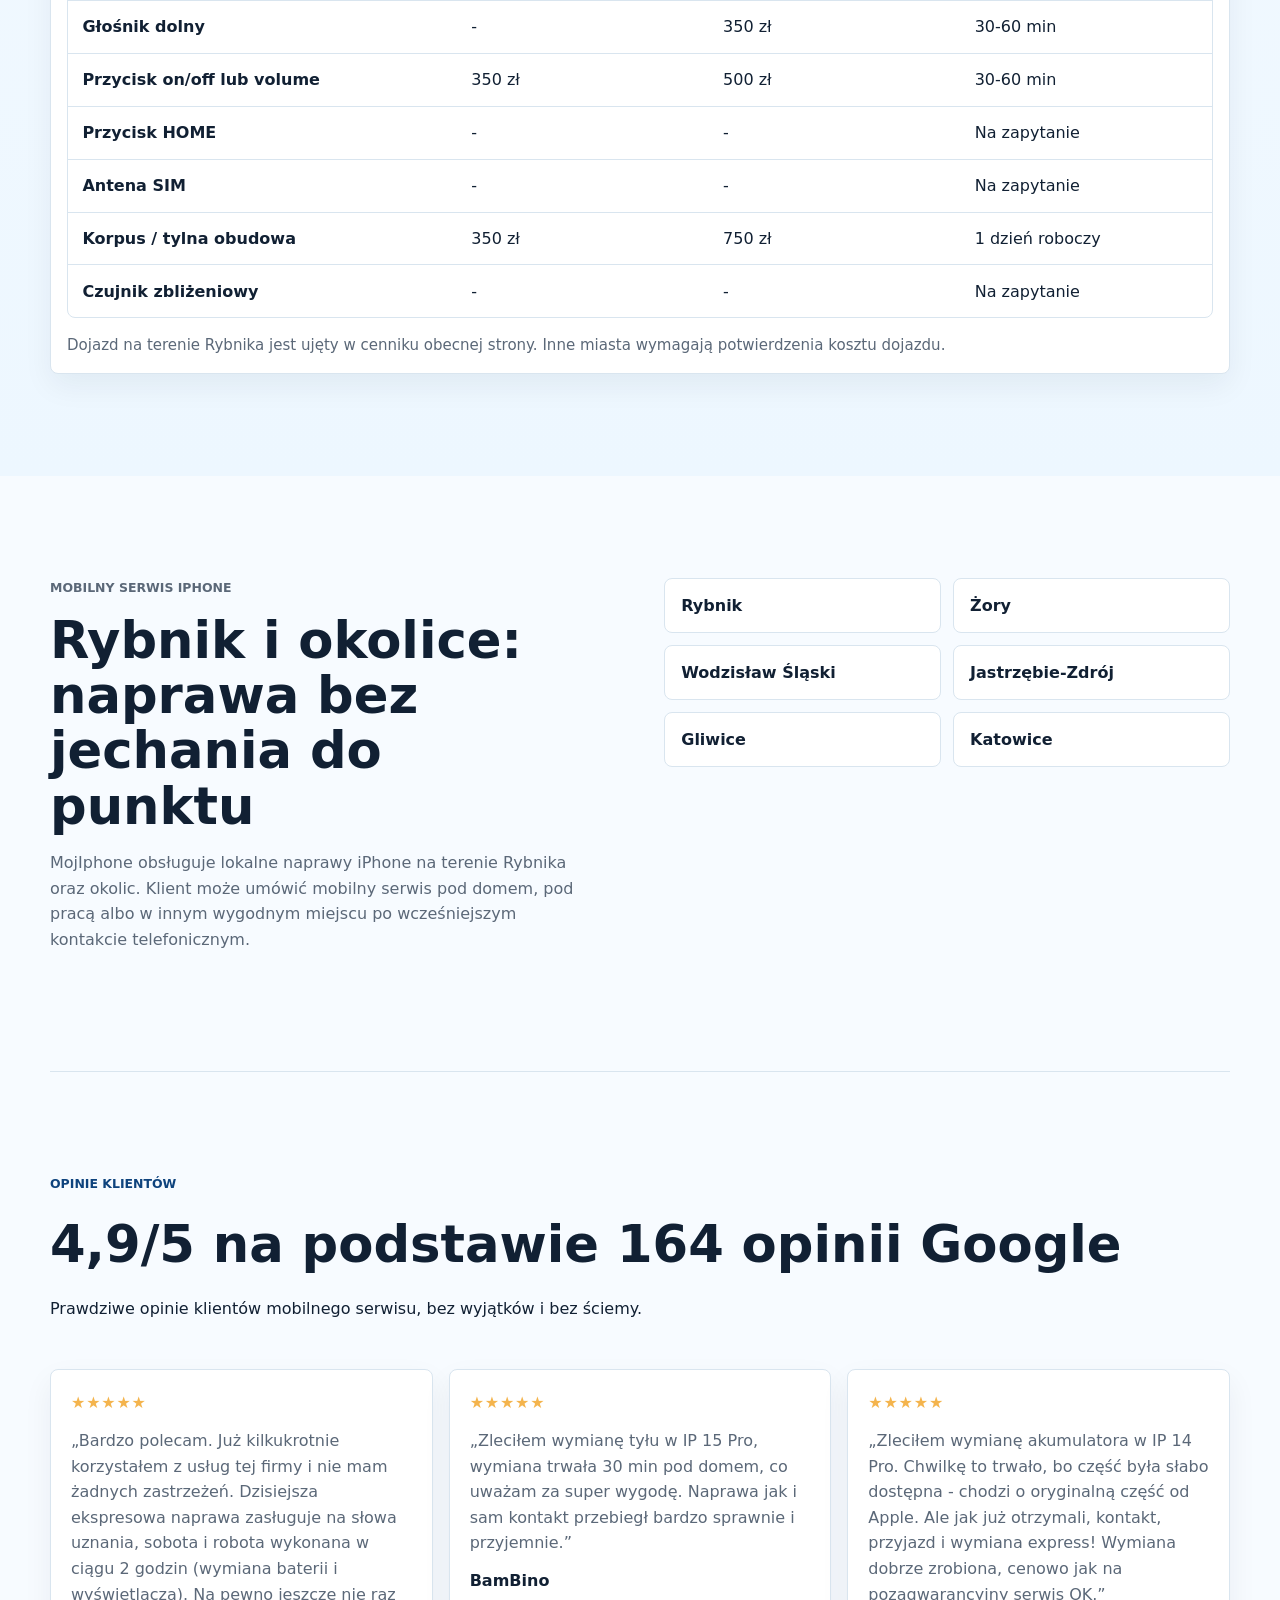
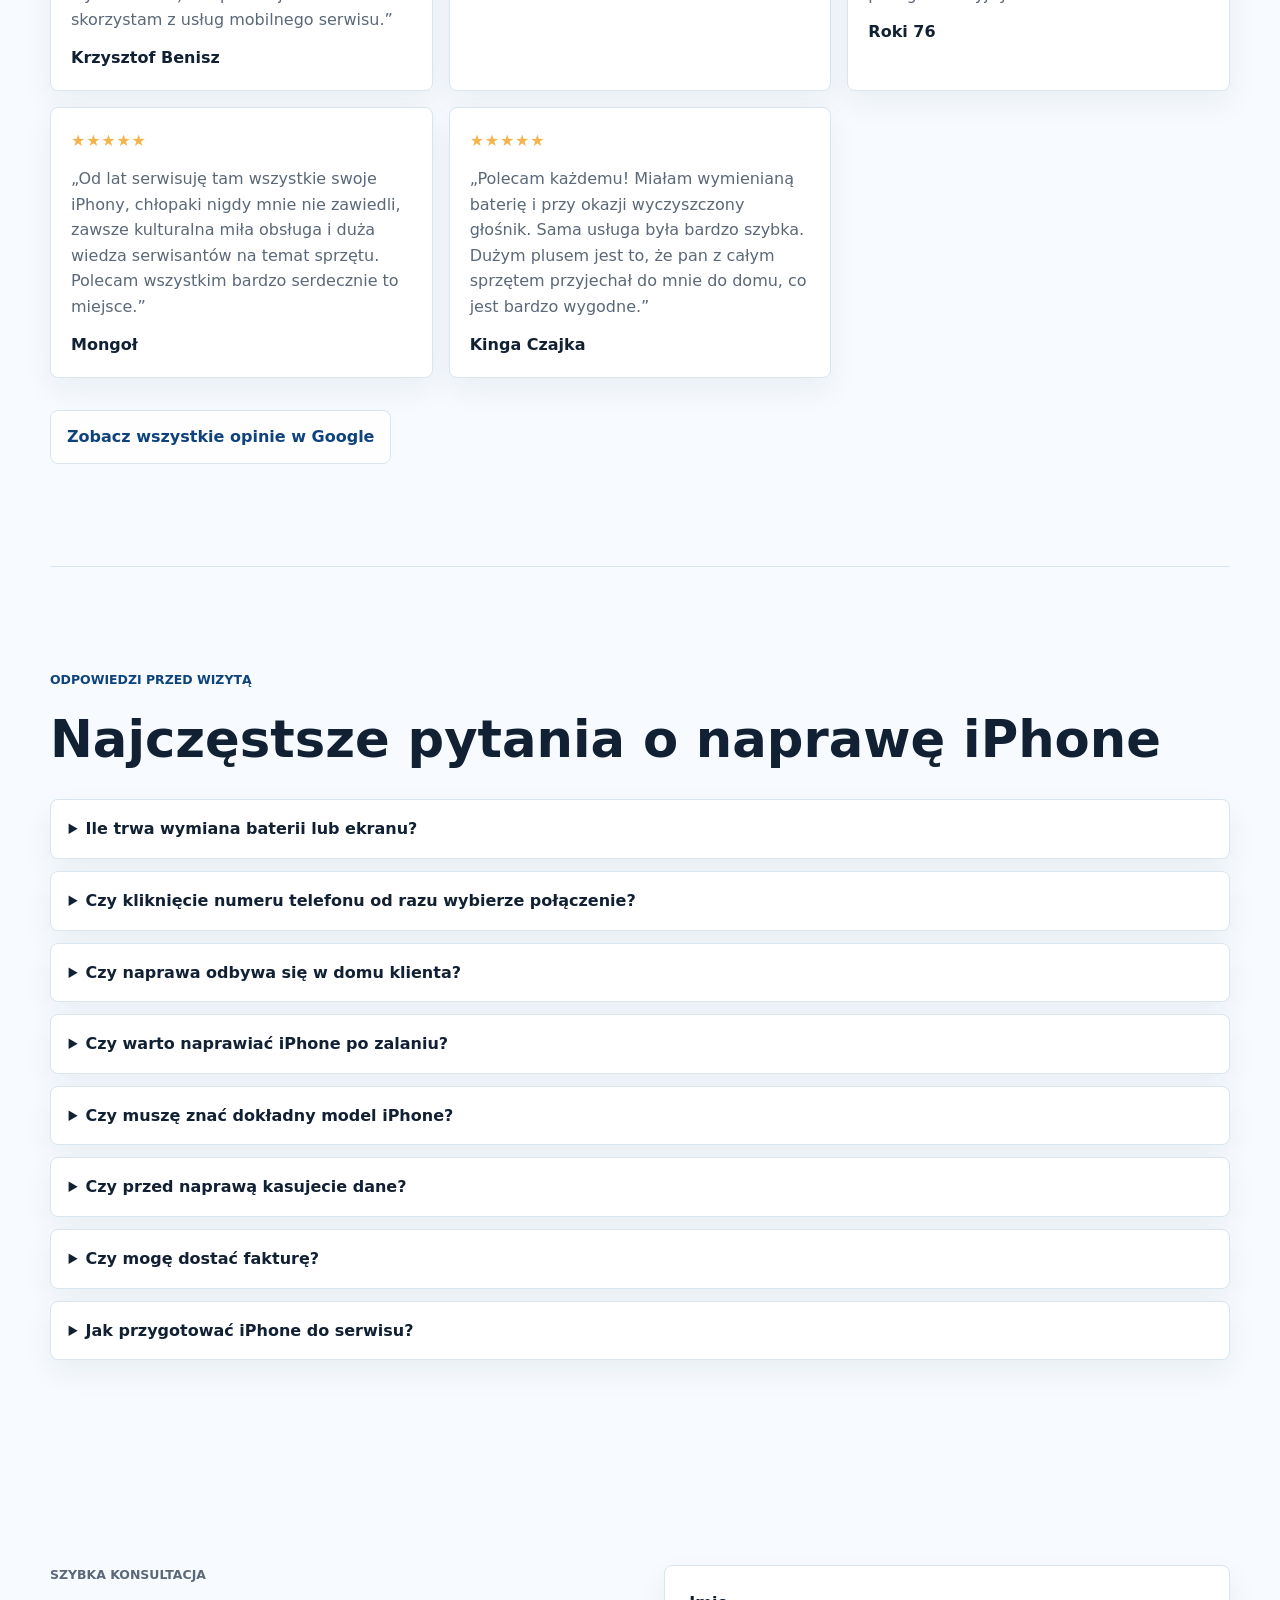
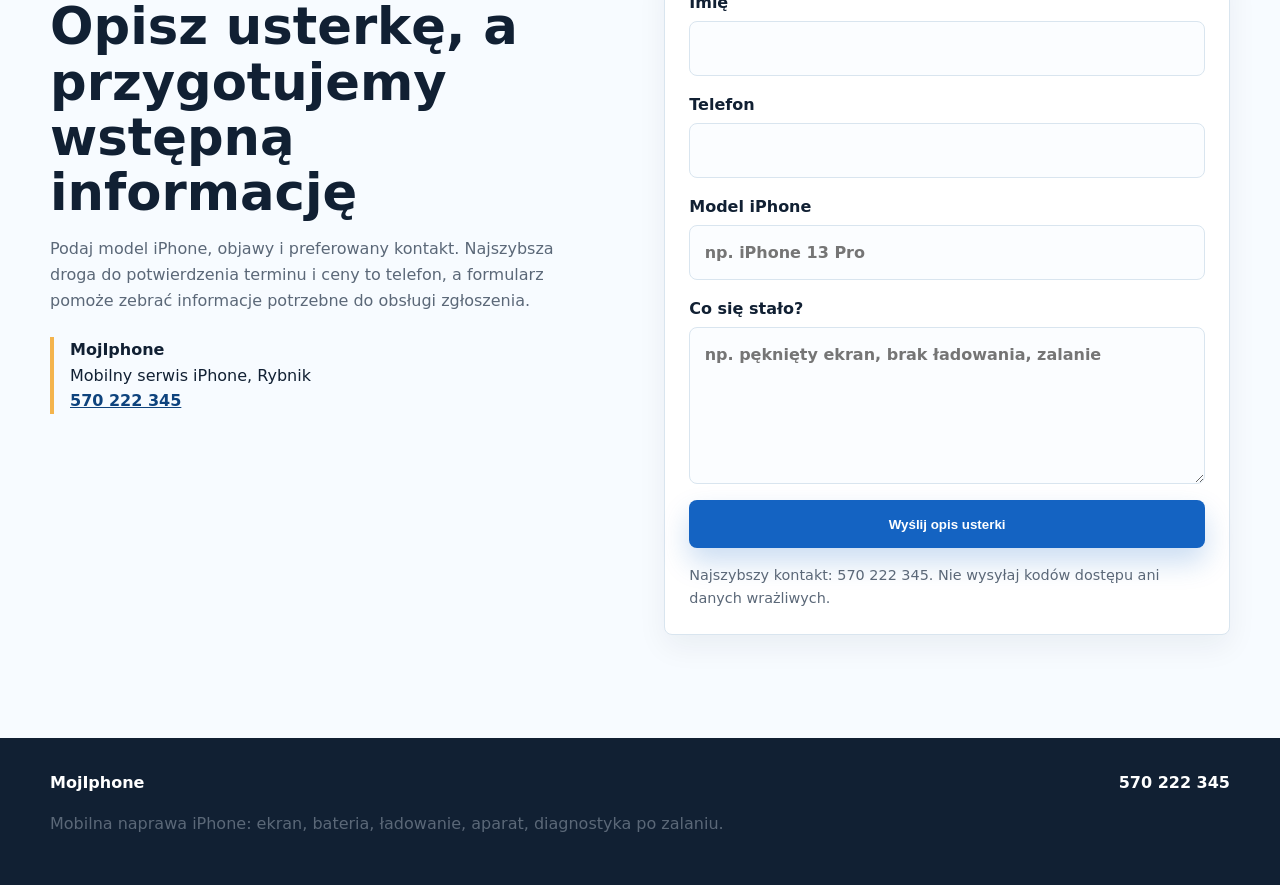
==== commit 2a953171: "Dodaj poradnik problemy-z-iphone.html (11 typowych problemów) i podłącz do bota - problemy-z-iphone." ====
--- a/index.html
+++ b/index.html
@@ -198,6 +198,7 @@
         <a href="#naprawy">Naprawy</a>
         <a href="#proces">Jak działamy</a>
         <a href="#cennik">Cennik</a>
+        <a href="problemy-z-iphone.html">Pomoc</a>
         <a href="#opinie">Opinie</a>
         <a href="#faq">FAQ</a>
         <a class="nav-phone" href="tel:+48570222345" data-track="phone_header" aria-label="Zadzwoń do MojIphone, numer 570 222 345">570 222 345</a>
@@ -522,13 +523,6 @@
             Co się stało?
             <textarea name="usterka" rows="5" placeholder="np. pęknięty ekran, brak ładowania, zalanie" required></textarea>
           </label>
-          <p class="form-privacy-note">
-            Podanie danych jest dobrowolne. Dane będą przetwarzane w celu obsługi Twojego zgłoszenia przez MojIphone. Szczegóły w <a href="polityka-prywatnosci.html">Polityce prywatności</a>.
-          </p>
-          <label class="consent-checkbox">
-            <input type="checkbox" name="zgoda_marketingowa">
-            <span>Chcę otrzymywać informacje o promocjach i nowościach MojIphone drogą elektroniczną/telefoniczną. Zgoda jest dobrowolna i mogę ją wycofać w każdej chwili.</span>
-          </label>
           <button class="button button-primary" type="submit" data-track="form_contact">Wyślij opis usterki</button>
           <p class="form-note" data-form-note>Najszybszy kontakt: 570 222 345. Nie wysyłaj kodów dostępu ani danych wrażliwych.</p>
         </form>
@@ -539,7 +533,6 @@
       <div>
         <strong>MojIphone</strong>
         <p>Mobilna naprawa iPhone: ekran, bateria, ładowanie, aparat, diagnostyka po zalaniu.</p>
-        <p><a class="footer-privacy-link" href="polityka-prywatnosci.html">Polityka prywatności</a></p>
       </div>
       <div>
         <a href="tel:+48570222345" data-track="phone_footer" aria-label="Zadzwoń do MojIphone, numer 570 222 345">570 222 345</a>
--- a/styles.css
+++ b/styles.css
@@ -723,60 +723,73 @@
   gap: 0.6rem;
 }
 
-.policy-content {
-  display: grid;
-  gap: 2rem;
-  max-width: 760px;
-}
-
-.policy-content h3 {
-  margin: 0 0 0.6rem;
-  font-size: 1.15rem;
-}
-
-.policy-content p {
-  margin: 0 0 0.75rem;
-  color: var(--muted);
-}
-
-.policy-content p:last-child {
-  margin-bottom: 0;
-}
-
-.policy-content ul {
-  margin: 0;
-  padding-left: 1.2rem;
-  color: var(--muted);
-}
-
-.policy-content li {
-  margin-bottom: 0.4rem;
-}
-
-.policy-table {
-  width: 100%;
-  margin-top: 0.5rem;
-  border-collapse: collapse;
-  font-size: 0.92rem;
-}
-
-.policy-table th,
-.policy-table td {
-  padding: 0.7rem 0.8rem;
-  border: 1px solid var(--line);
-  text-align: left;
-  vertical-align: top;
-}
-
-.policy-table th {
-  color: var(--blue-deep);
-  background: #f1f8ff;
-}
-
 .guide-model-grid .model-button {
   display: flex;
   align-items: center;
   text-decoration: none;
+}
+
+.problems-list {
+  display: grid;
+  gap: 1.5rem;
+}
+
+.problem-item {
+  padding: 1.5rem;
+  background: var(--white);
+  border: 1px solid var(--line);
+  border-radius: var(--radius);
+  box-shadow: 0 12px 30px rgba(17, 32, 51, 0.06);
+}
+
+.problem-item h3 {
+  margin: 0 0 0.5rem;
+  font-size: 1.3rem;
+  scroll-margin-top: 96px;
+}
+
+.problem-models {
+  margin: 0 0 1rem;
+  color: var(--muted);
+  font-size: 0.9rem;
+}
+
+.problem-item ol {
+  margin: 0 0 1rem;
+  padding-left: 1.3rem;
+  color: var(--muted);
+}
+
+.problem-item li {
+  margin-bottom: 0.5rem;
+}
+
+.problem-item > p {
+  color: var(--muted);
+}
+
+.problem-warning {
+  margin: 0 0 1rem;
+  padding: 0.85rem 1rem;
+  color: #7a4a00;
+  background: #fff6e6;
+  border: 1px solid #f4d9a0;
+  border-radius: var(--radius);
+  font-weight: 600;
+}
+
+.problem-callout {
+  margin: 0;
+  padding: 0.85rem 1rem;
+  color: var(--ink);
+  background: var(--mint-soft);
+  border: 1px solid #98d7c2;
+  border-radius: var(--radius);
+}
+
+.problem-callout a {
+  color: var(--blue-deep);
+  font-weight: 700;
 }
 
 .area-list {
@@ -910,34 +923,6 @@
   margin: 0;
   color: var(--muted);
   font-size: 0.9rem;
-}
-
-.form-privacy-note {
-  margin: -0.5rem 0 0;
-  color: var(--muted);
-  font-size: 0.85rem;
-}
-
-.form-privacy-note a {
-  color: var(--blue-deep);
-  font-weight: 700;
-}
-
-.consent-checkbox {
-  display: flex;
-  flex-direction: row;
-  align-items: start;
-  gap: 0.6rem;
-  font-weight: 400;
-  font-size: 0.88rem;
-  color: var(--muted);
-}
-
-.consent-checkbox input {
-  flex-shrink: 0;
-  width: 18px;
-  height: 18px;
-  margin-top: 0.15rem;
 }
 
 .site-footer {
@@ -955,15 +940,6 @@
   font-weight: 750;
   text-align: right;
   text-decoration: none;
-}
-
-.site-footer .footer-privacy-link {
-  display: inline;
-  text-align: left;
-  color: rgba(255, 255, 255, 0.75);
-  font-weight: 600;
-  font-size: 0.88rem;
-  text-decoration: underline;
 }
 
 @media (max-width: 900px) {
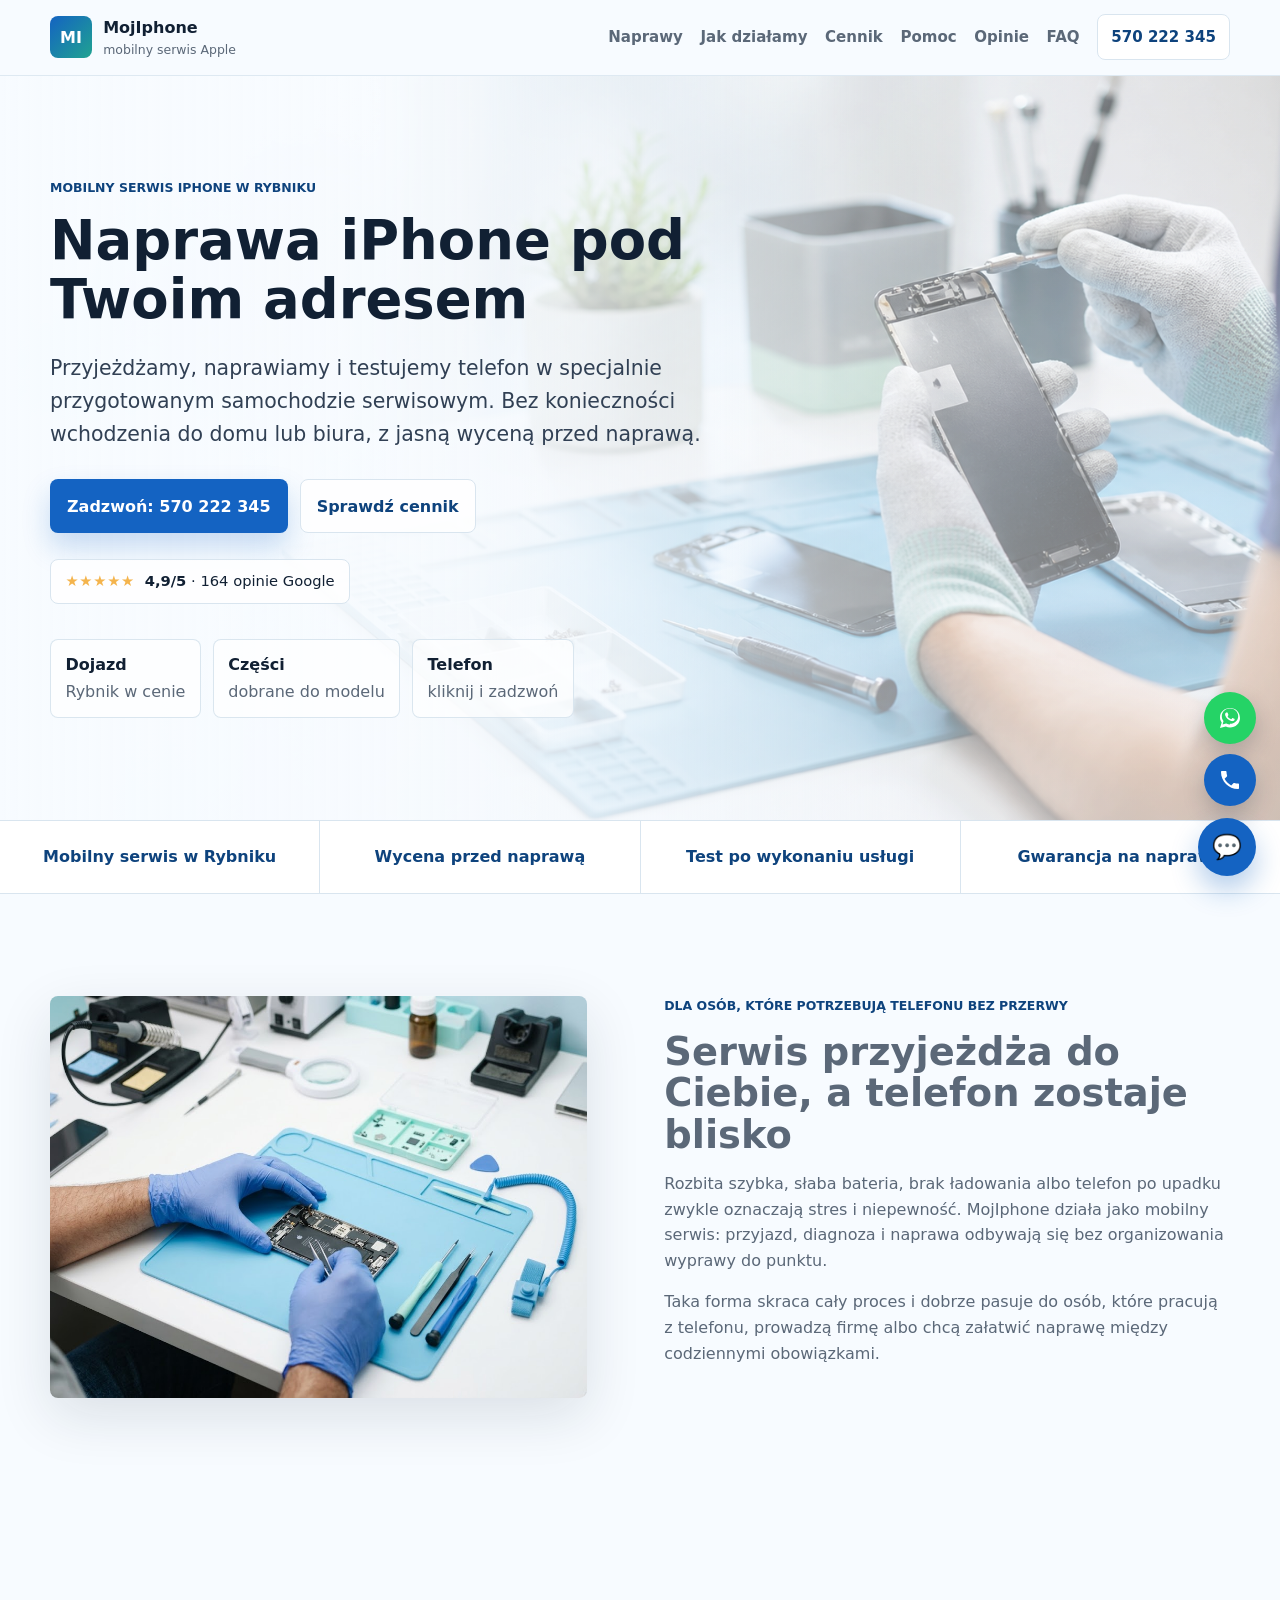
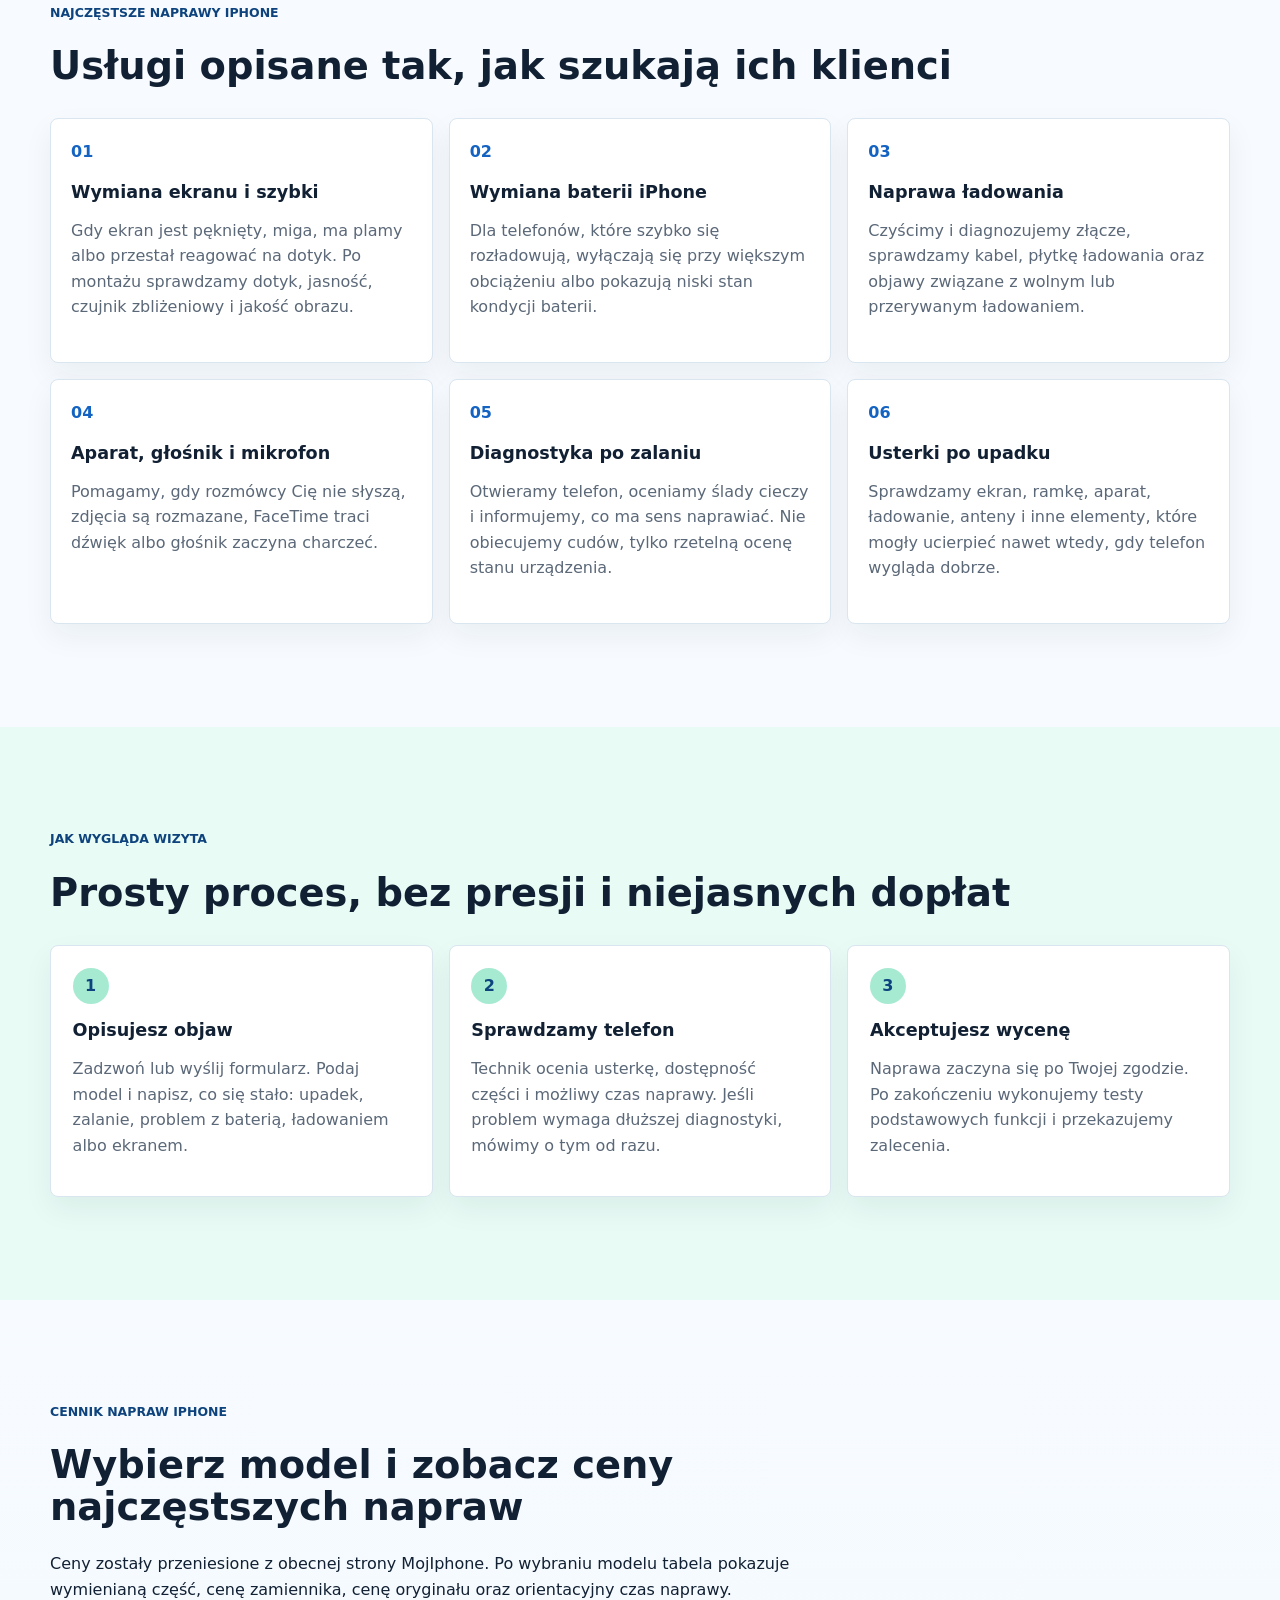
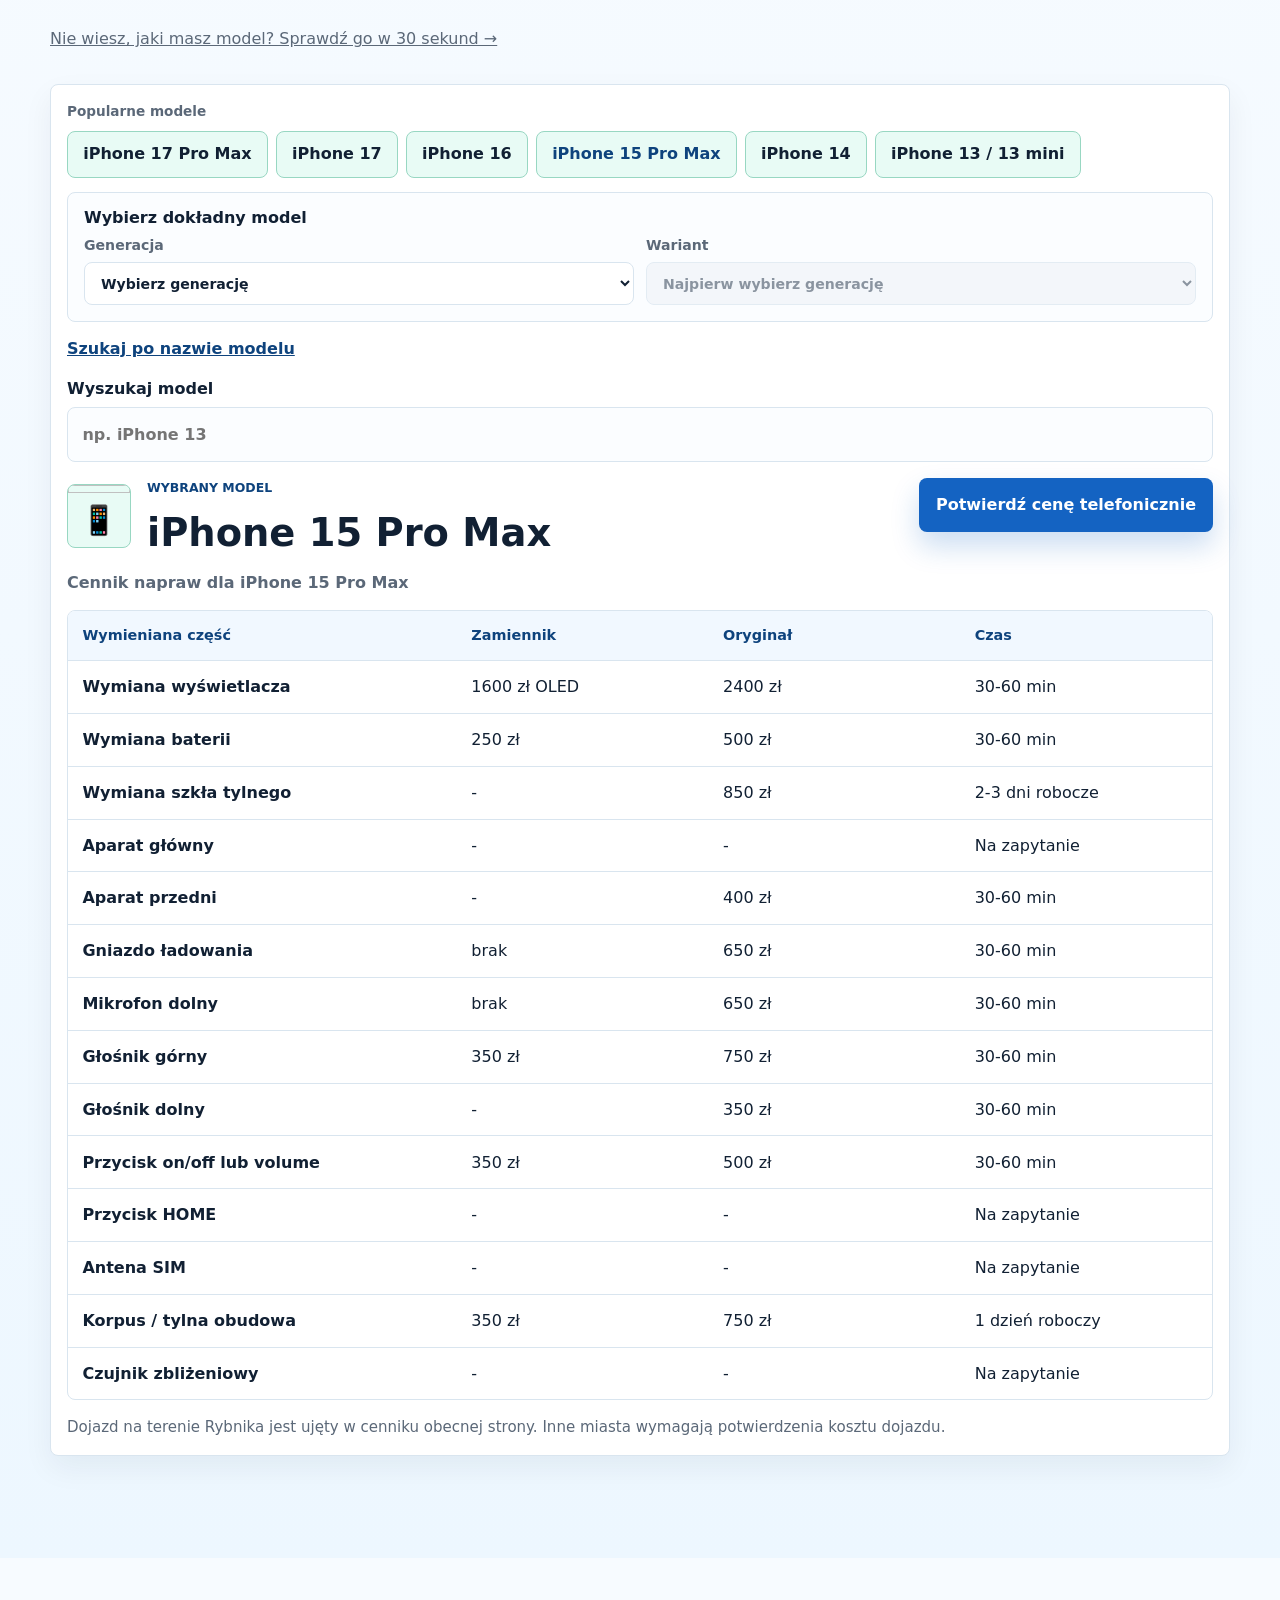
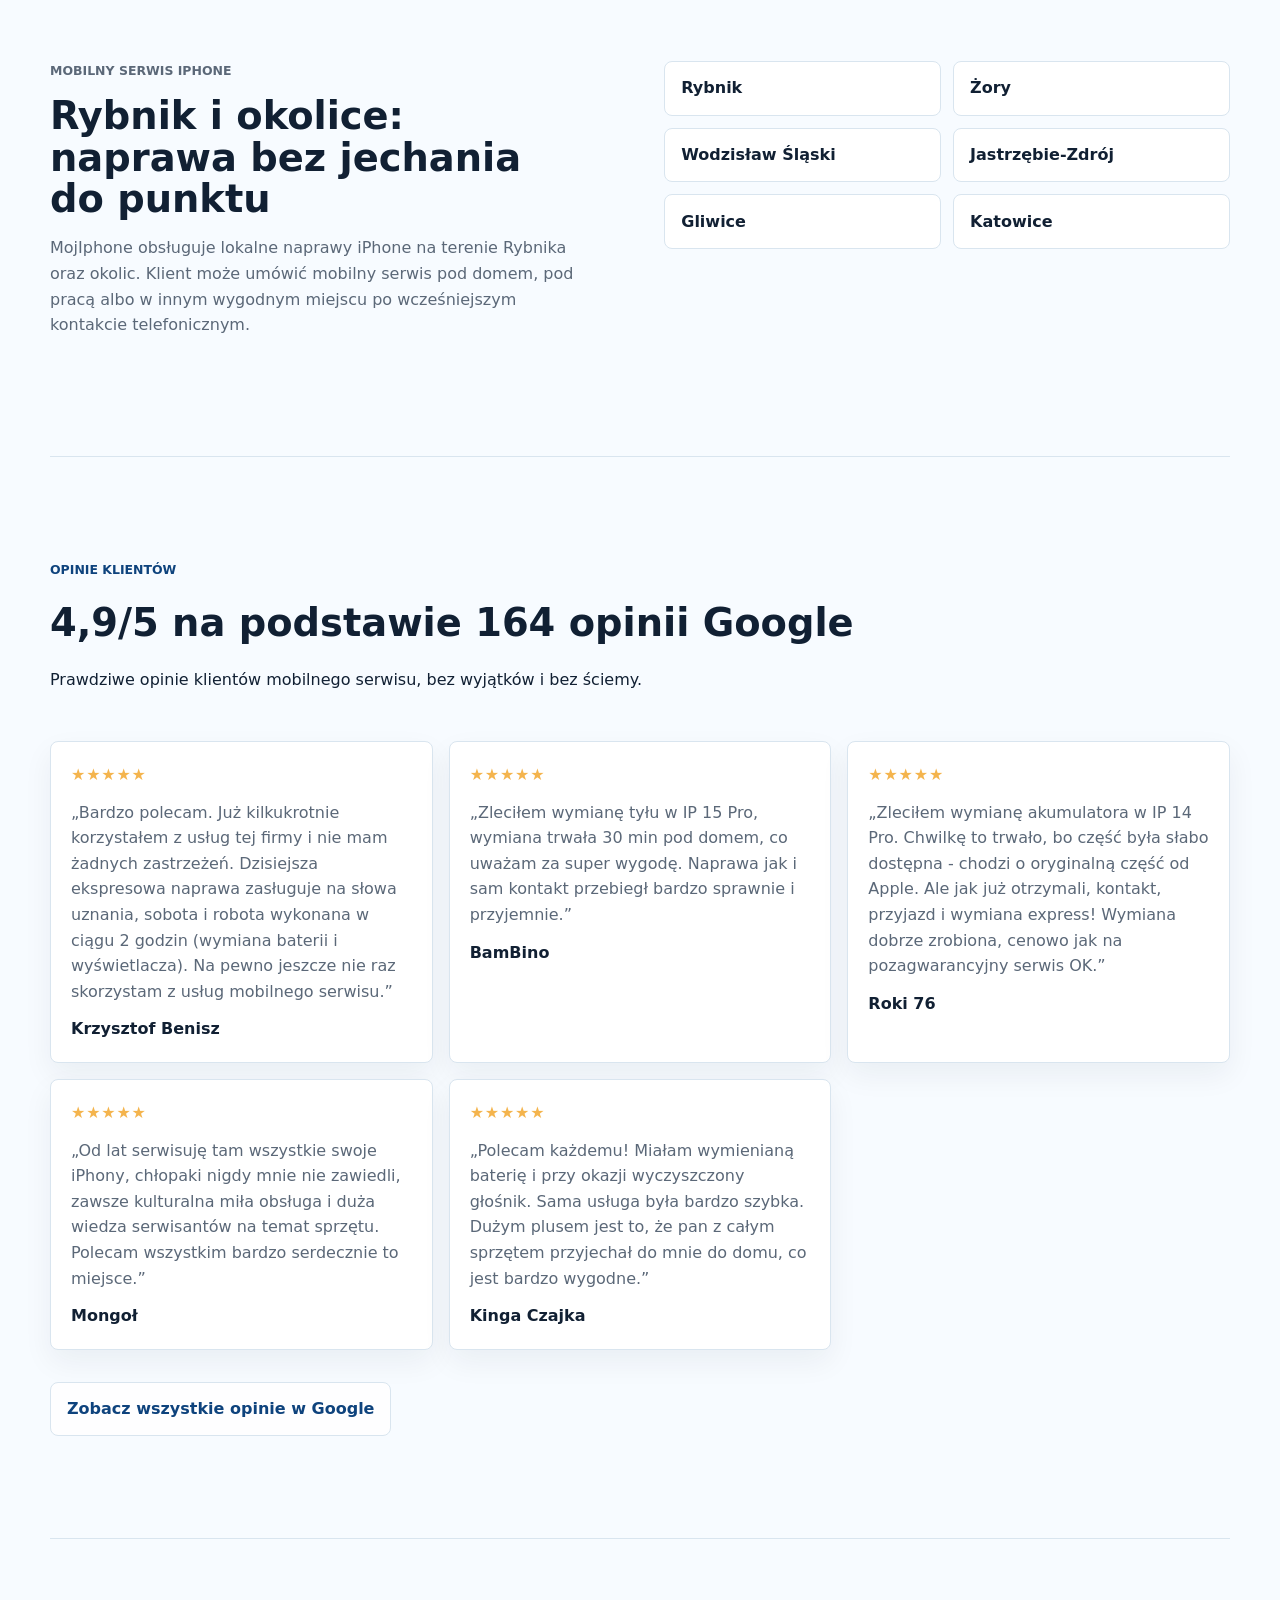
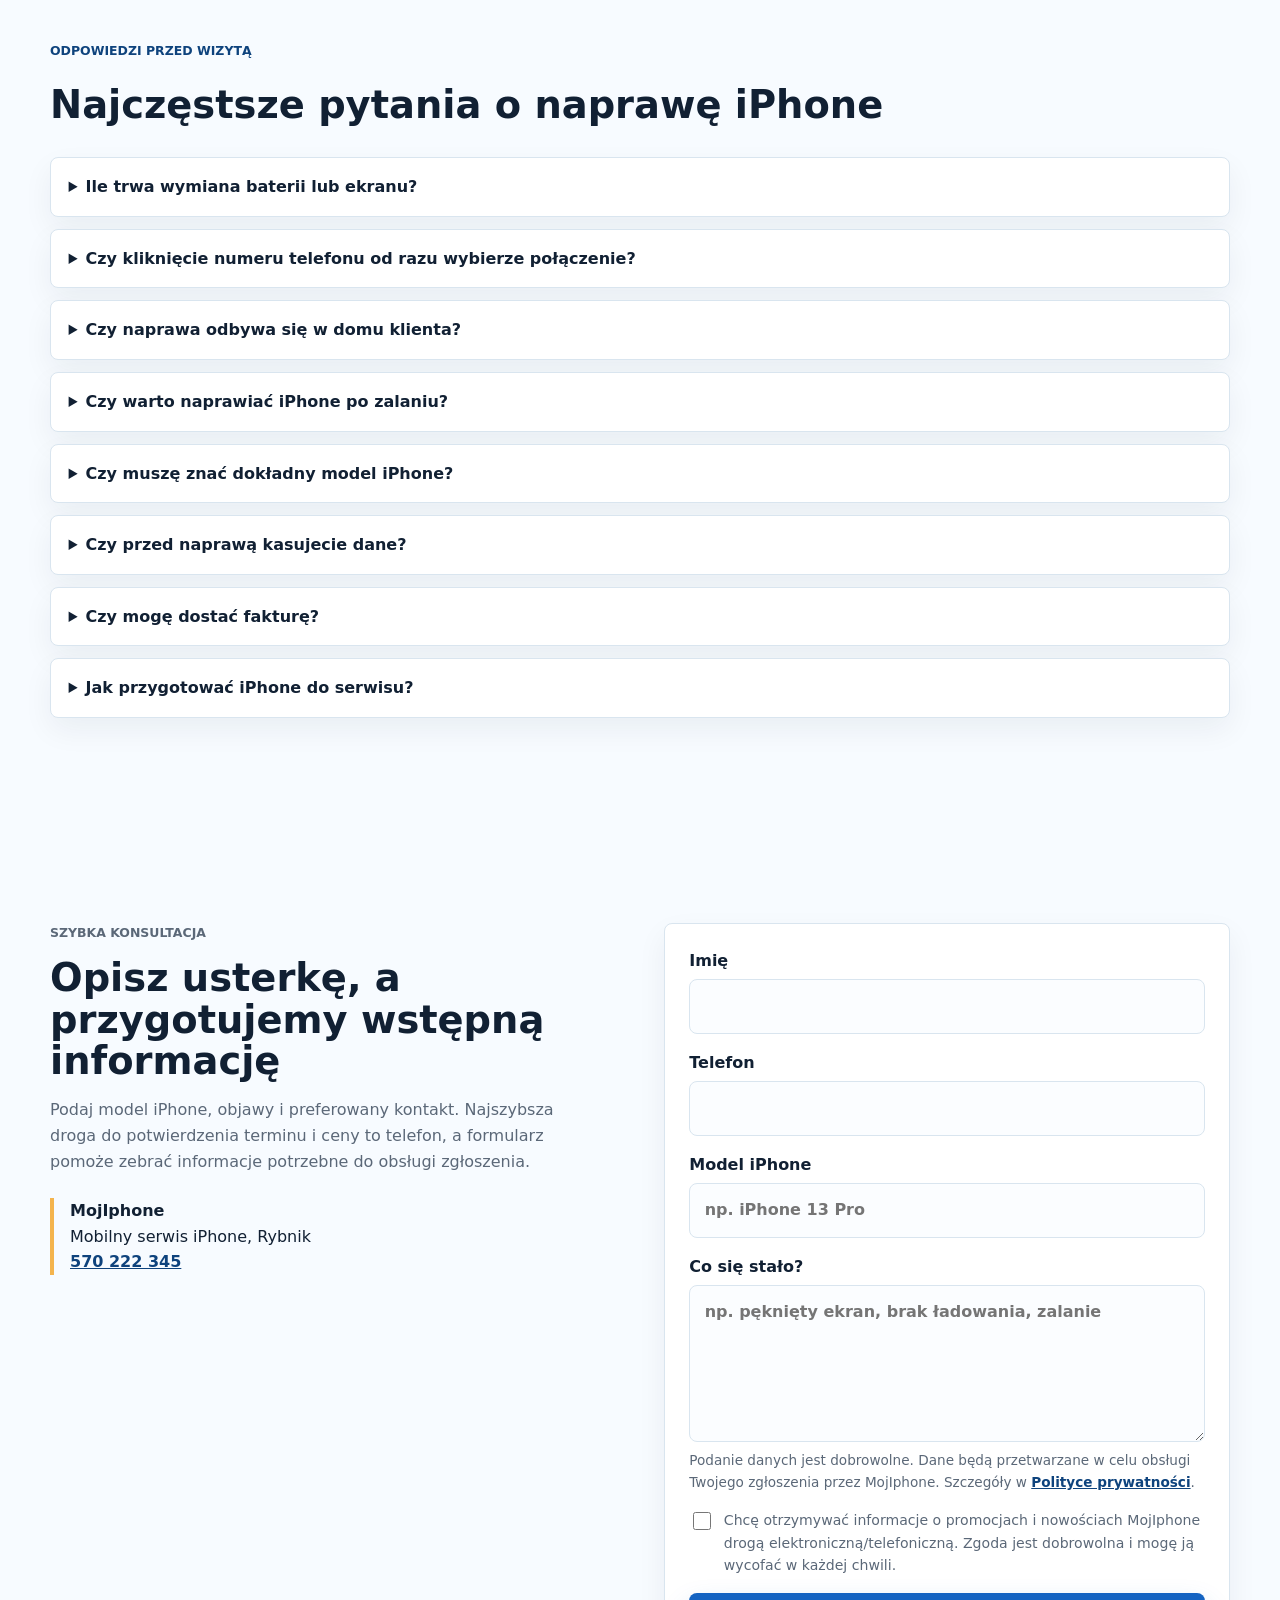
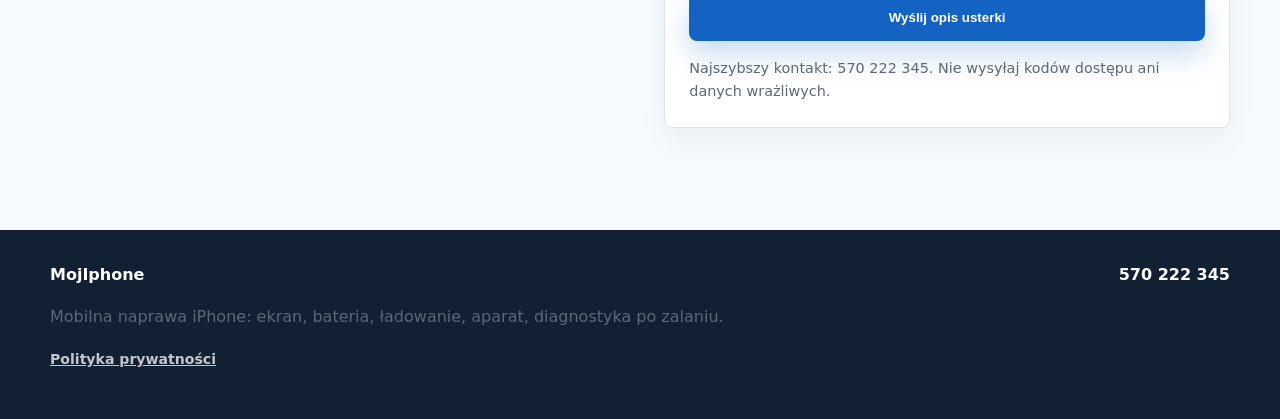
==== commit daa1da61: "Merge: polityka prywatności (RODO) i zgoda marketingowa w formularzu Rozwiązano konflikty w progress" ====
--- a/index.html
+++ b/index.html
@@ -523,6 +523,13 @@
             Co się stało?
             <textarea name="usterka" rows="5" placeholder="np. pęknięty ekran, brak ładowania, zalanie" required></textarea>
           </label>
+          <p class="form-privacy-note">
+            Podanie danych jest dobrowolne. Dane będą przetwarzane w celu obsługi Twojego zgłoszenia przez MojIphone. Szczegóły w <a href="polityka-prywatnosci.html">Polityce prywatności</a>.
+          </p>
+          <label class="consent-checkbox">
+            <input type="checkbox" name="zgoda_marketingowa">
+            <span>Chcę otrzymywać informacje o promocjach i nowościach MojIphone drogą elektroniczną/telefoniczną. Zgoda jest dobrowolna i mogę ją wycofać w każdej chwili.</span>
+          </label>
           <button class="button button-primary" type="submit" data-track="form_contact">Wyślij opis usterki</button>
           <p class="form-note" data-form-note>Najszybszy kontakt: 570 222 345. Nie wysyłaj kodów dostępu ani danych wrażliwych.</p>
         </form>
@@ -533,6 +540,7 @@
       <div>
         <strong>MojIphone</strong>
         <p>Mobilna naprawa iPhone: ekran, bateria, ładowanie, aparat, diagnostyka po zalaniu.</p>
+        <p><a class="footer-privacy-link" href="polityka-prywatnosci.html">Polityka prywatności</a></p>
       </div>
       <div>
         <a href="tel:+48570222345" data-track="phone_footer" aria-label="Zadzwoń do MojIphone, numer 570 222 345">570 222 345</a>
--- a/styles.css
+++ b/styles.css
@@ -209,18 +209,18 @@
 }
 
 h1 {
-  max-width: 11ch;
-  font-size: clamp(3rem, 8vw, 6.5rem);
+  max-width: 22ch;
+  font-size: clamp(2rem, 4.5vw, 3.4rem);
   font-weight: 850;
 }
 
 h2 {
-  font-size: clamp(2rem, 4vw, 3.4rem);
+  font-size: clamp(1.5rem, 3vw, 2.4rem);
   font-weight: 820;
 }
 
 h3 {
-  font-size: 1.16rem;
+  font-size: 1.1rem;
 }
 
 .hero-lead {
@@ -723,6 +723,56 @@
   gap: 0.6rem;
 }
 
+.policy-content {
+  display: grid;
+  gap: 2rem;
+  max-width: 760px;
+}
+
+.policy-content h3 {
+  margin: 0 0 0.6rem;
+  font-size: 1.15rem;
+}
+
+.policy-content p {
+  margin: 0 0 0.75rem;
+  color: var(--muted);
+}
+
+.policy-content p:last-child {
+  margin-bottom: 0;
+}
+
+.policy-content ul {
+  margin: 0;
+  padding-left: 1.2rem;
+  color: var(--muted);
+}
+
+.policy-content li {
+  margin-bottom: 0.4rem;
+}
+
+.policy-table {
+  width: 100%;
+  margin-top: 0.5rem;
+  border-collapse: collapse;
+  font-size: 0.92rem;
+}
+
+.policy-table th,
+.policy-table td {
+  padding: 0.7rem 0.8rem;
+  border: 1px solid var(--line);
+  text-align: left;
+  vertical-align: top;
+}
+
+.policy-table th {
+  color: var(--blue-deep);
+  background: #f1f8ff;
+}
+
 .guide-model-grid .model-button {
   display: flex;
   align-items: center;
@@ -740,12 +790,12 @@
   border: 1px solid var(--line);
   border-radius: var(--radius);
   box-shadow: 0 12px 30px rgba(17, 32, 51, 0.06);
+  scroll-margin-top: 96px;
 }
 
 .problem-item h3 {
   margin: 0 0 0.5rem;
   font-size: 1.3rem;
-  scroll-margin-top: 96px;
 }
 
 .problem-models {
@@ -792,6 +842,26 @@
   font-weight: 700;
 }
 
+.problem-disclaimer {
+  margin: 0 0 1rem;
+  color: var(--muted);
+  font-size: 0.85rem;
+  font-style: italic;
+}
+
+/* Strona "Pomoc" (problemy-z-iphone.html): rozmiar h1/h2 jest już
+   ustawiony globalnie (patrz reguły h1/h2 wyżej). Zostają tylko
+   odstępy między intro a spisem treści, żeby nie wyglądały jak dwa
+   osobne, rozjechane bloki. */
+.page-problems .guide-intro {
+  padding-bottom: 1.5rem;
+}
+
+.page-problems .guide-toc {
+  padding-top: 1.5rem;
+  padding-bottom: 2.5rem;
+}
+
 .area-list {
   display: grid;
   grid-template-columns: repeat(2, minmax(0, 1fr));
@@ -923,6 +993,34 @@
   margin: 0;
   color: var(--muted);
   font-size: 0.9rem;
+}
+
+.form-privacy-note {
+  margin: -0.5rem 0 0;
+  color: var(--muted);
+  font-size: 0.85rem;
+}
+
+.form-privacy-note a {
+  color: var(--blue-deep);
+  font-weight: 700;
+}
+
+.consent-checkbox {
+  display: flex;
+  flex-direction: row;
+  align-items: start;
+  gap: 0.6rem;
+  font-weight: 400;
+  font-size: 0.88rem;
+  color: var(--muted);
+}
+
+.consent-checkbox input {
+  flex-shrink: 0;
+  width: 18px;
+  height: 18px;
+  margin-top: 0.15rem;
 }
 
 .site-footer {
@@ -940,6 +1038,15 @@
   font-weight: 750;
   text-align: right;
   text-decoration: none;
+}
+
+.site-footer .footer-privacy-link {
+  display: inline;
+  text-align: left;
+  color: rgba(255, 255, 255, 0.75);
+  font-weight: 600;
+  font-size: 0.88rem;
+  text-decoration: underline;
 }
 
 @media (max-width: 900px) {
@@ -991,10 +1098,6 @@
   .hero {
     min-height: 76vh;
   }
-
-  h1 {
-    max-width: 12ch;
-  }
 }
 
 @media (max-width: 620px) {
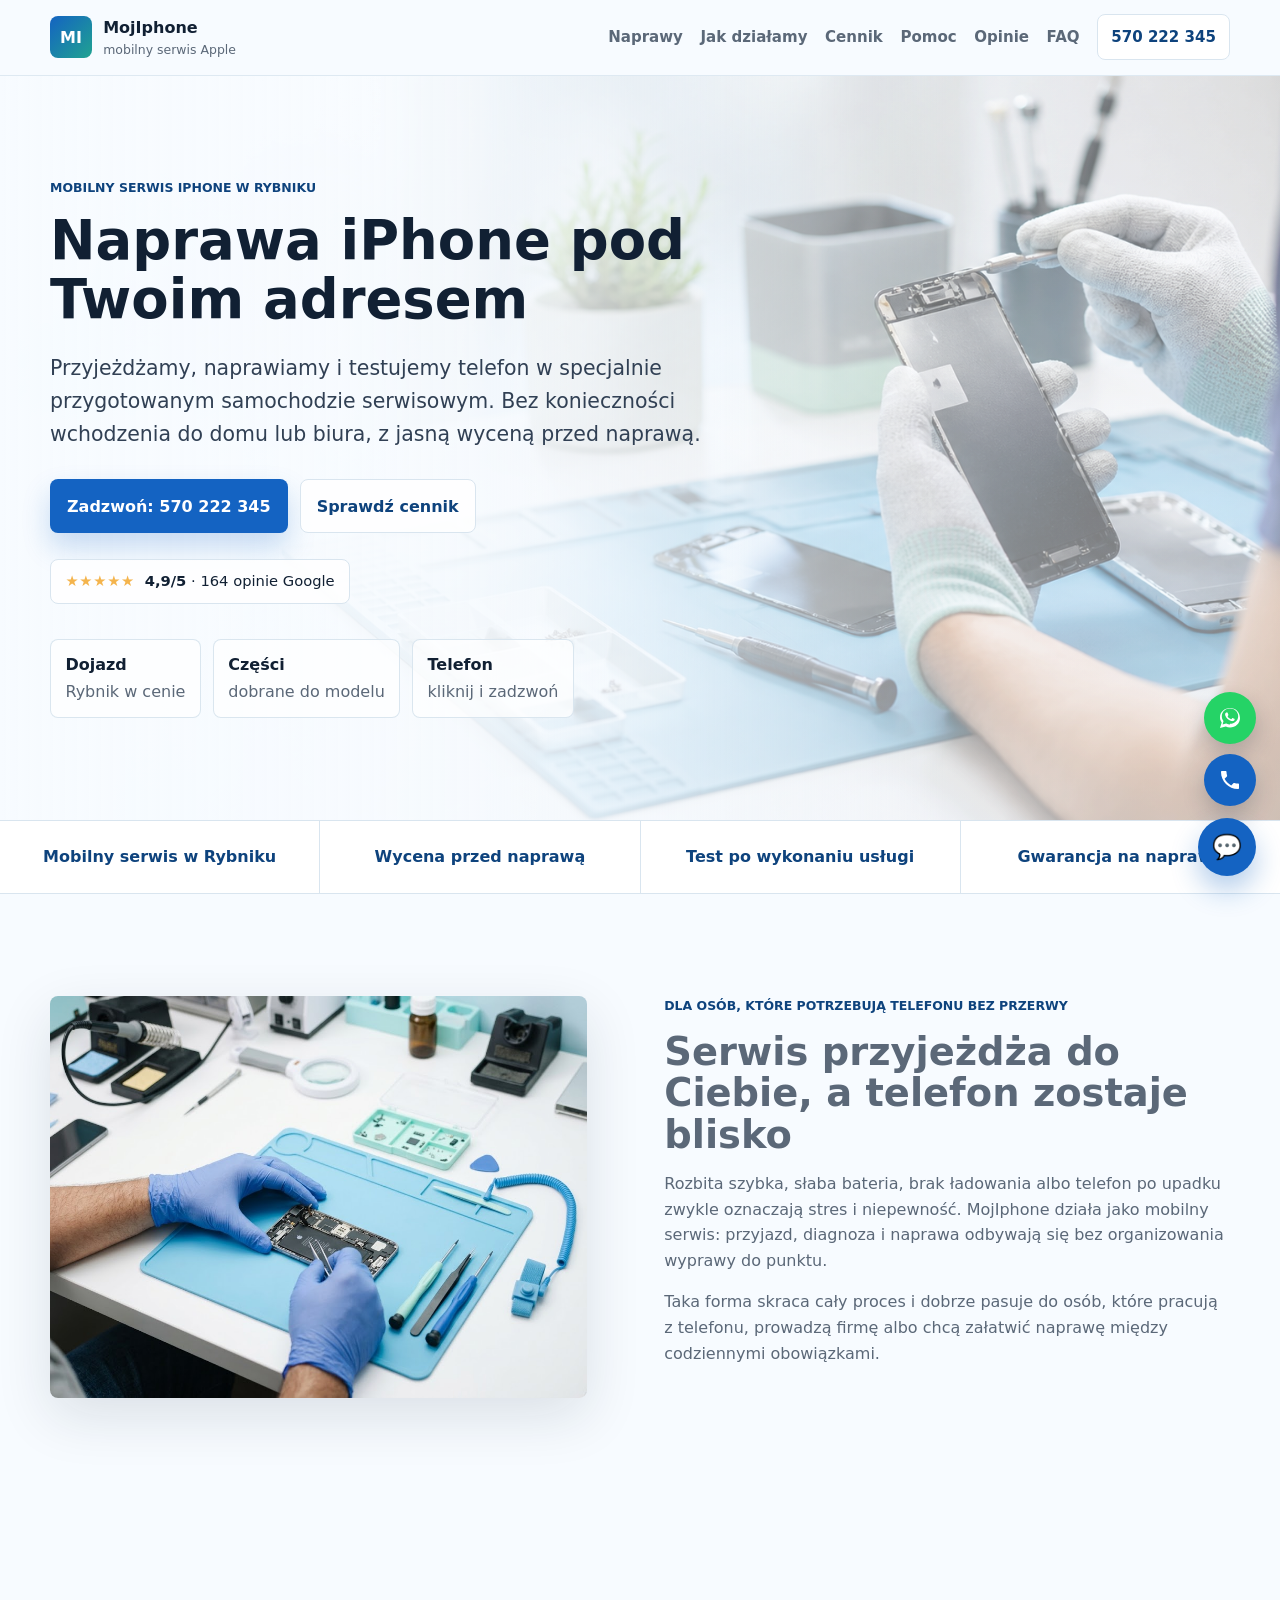
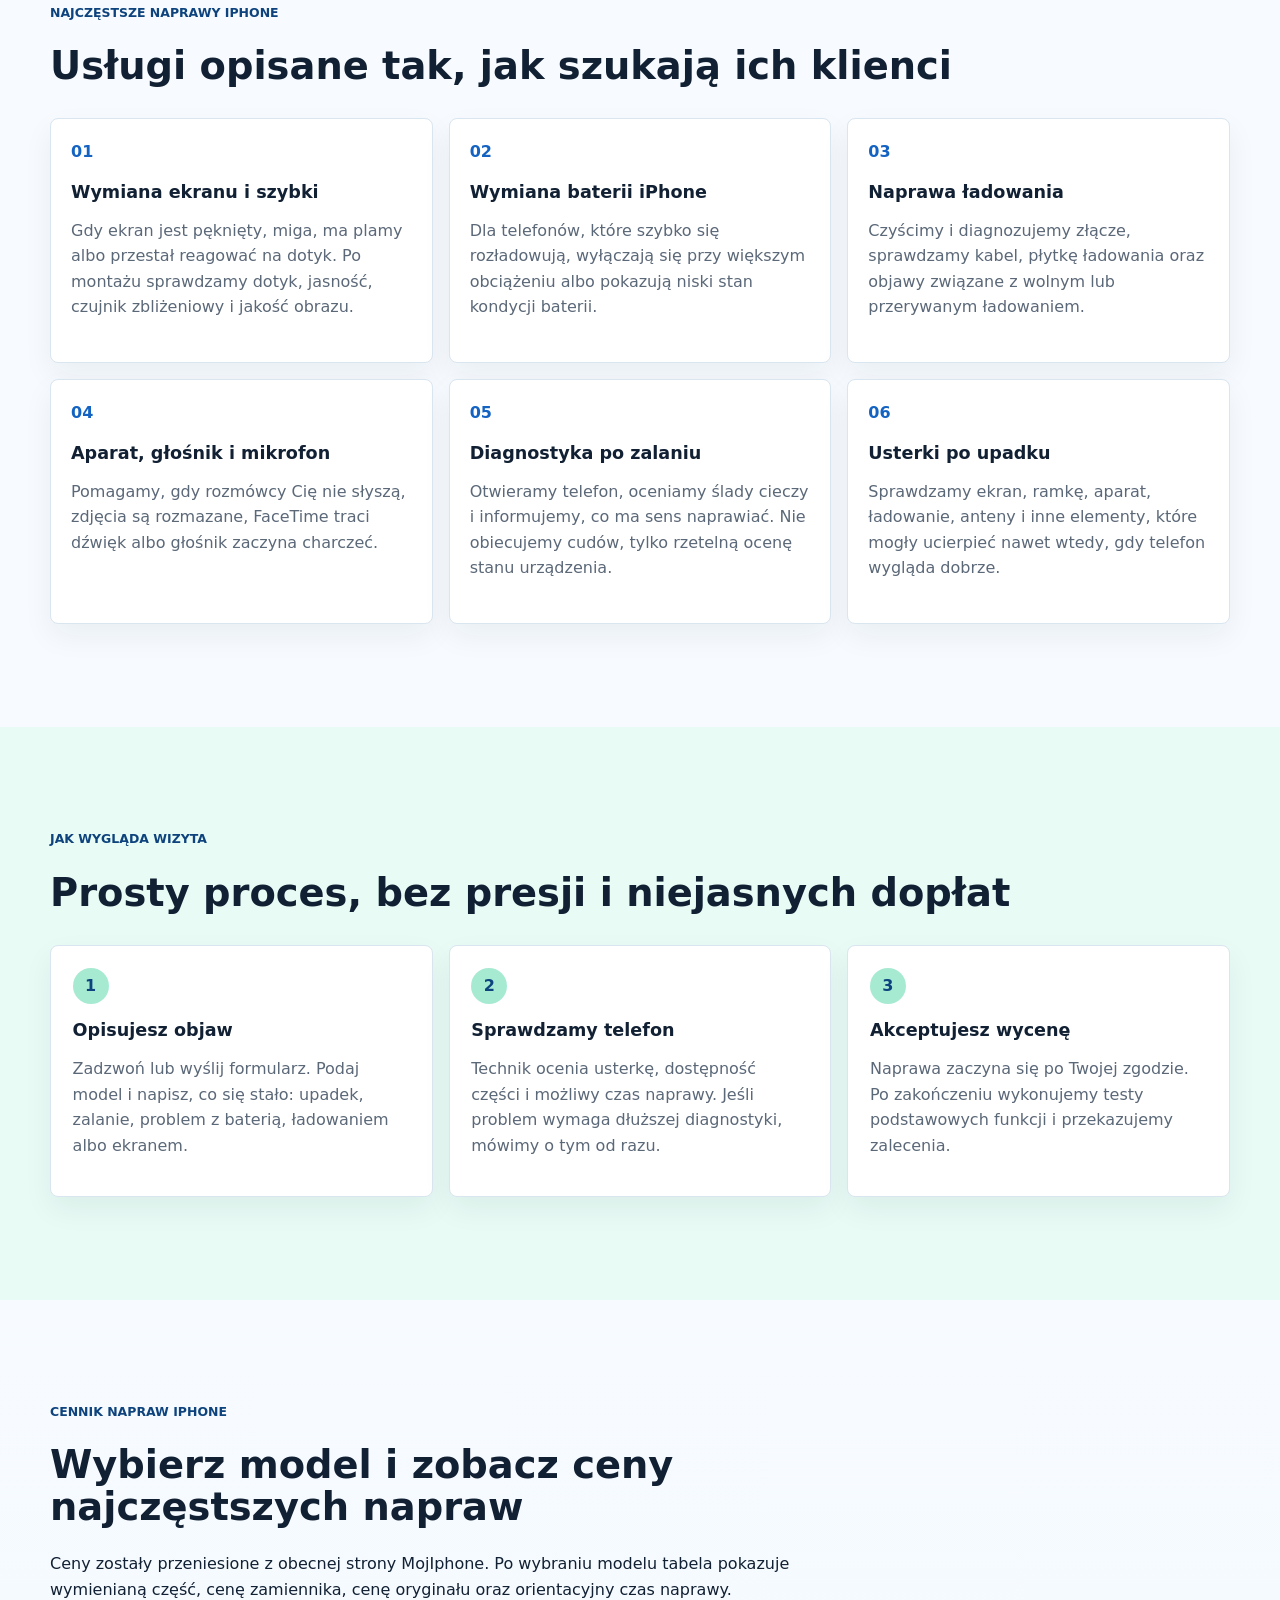
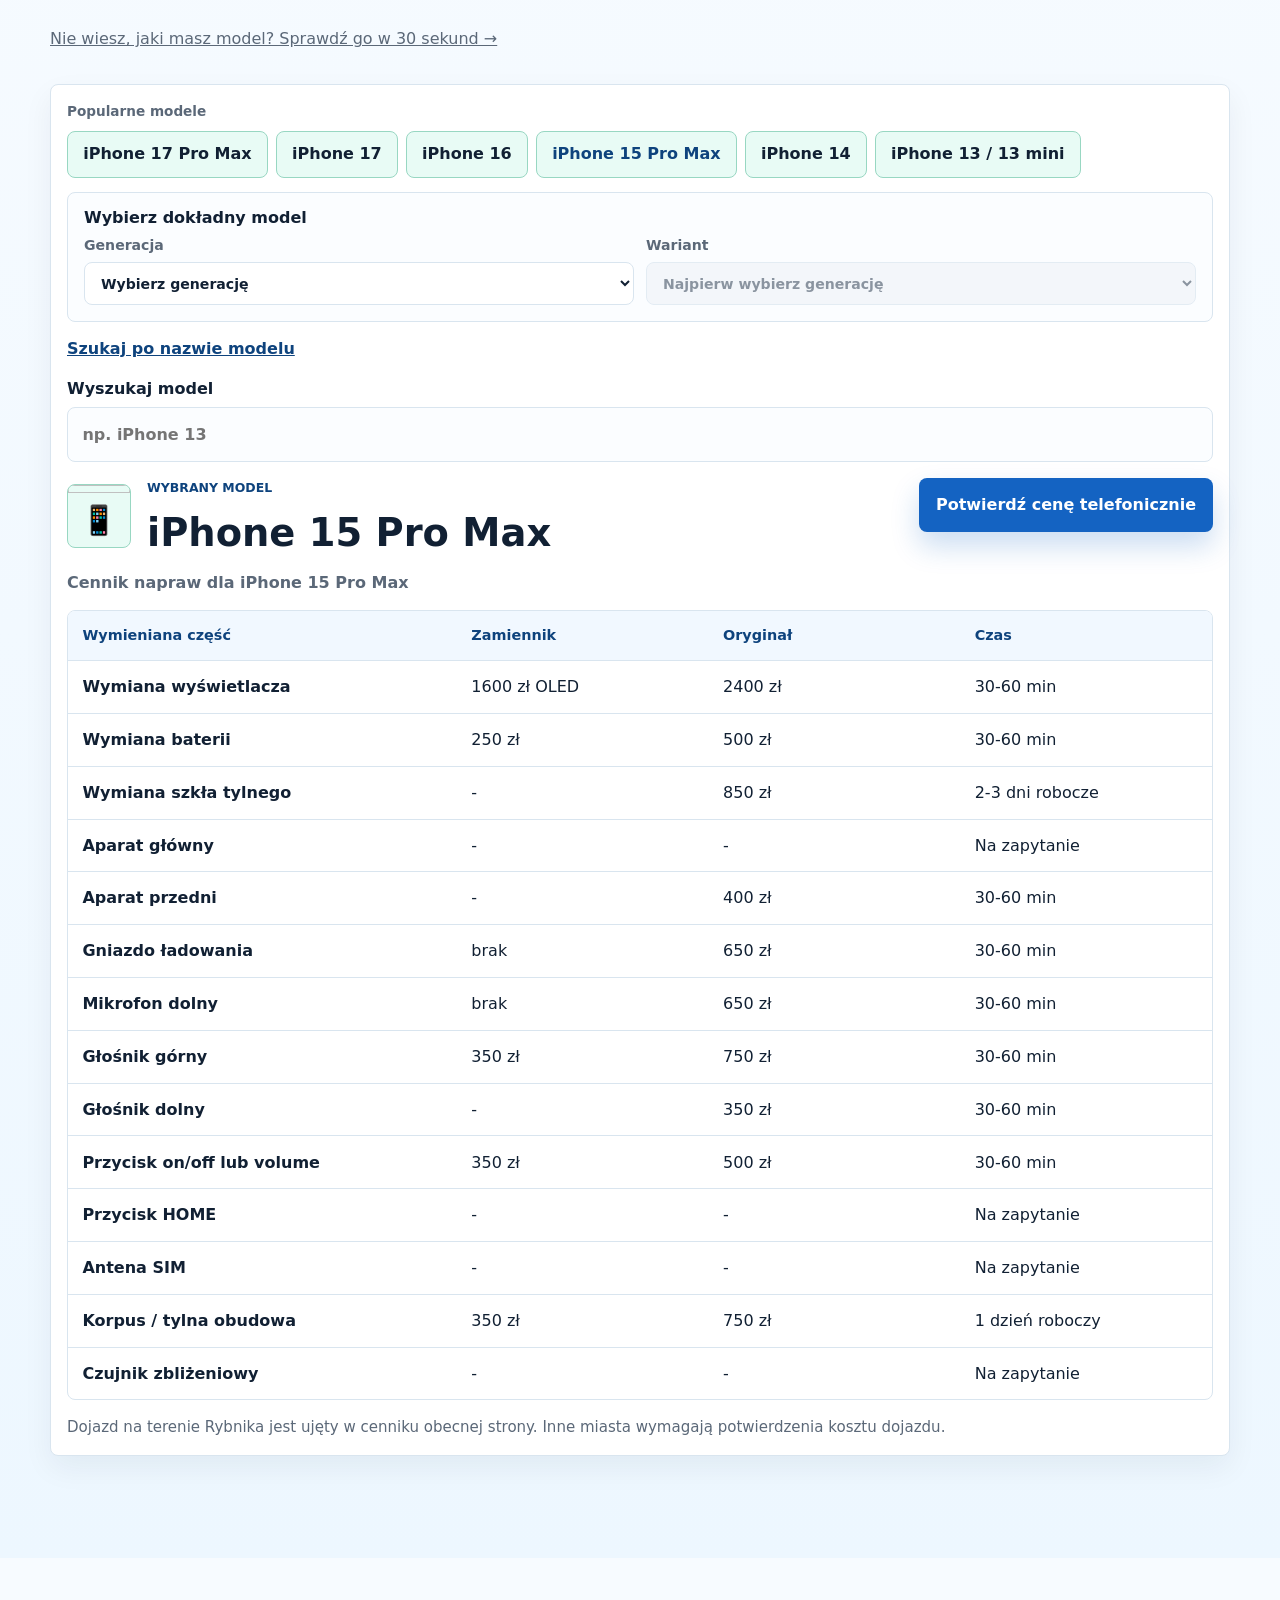
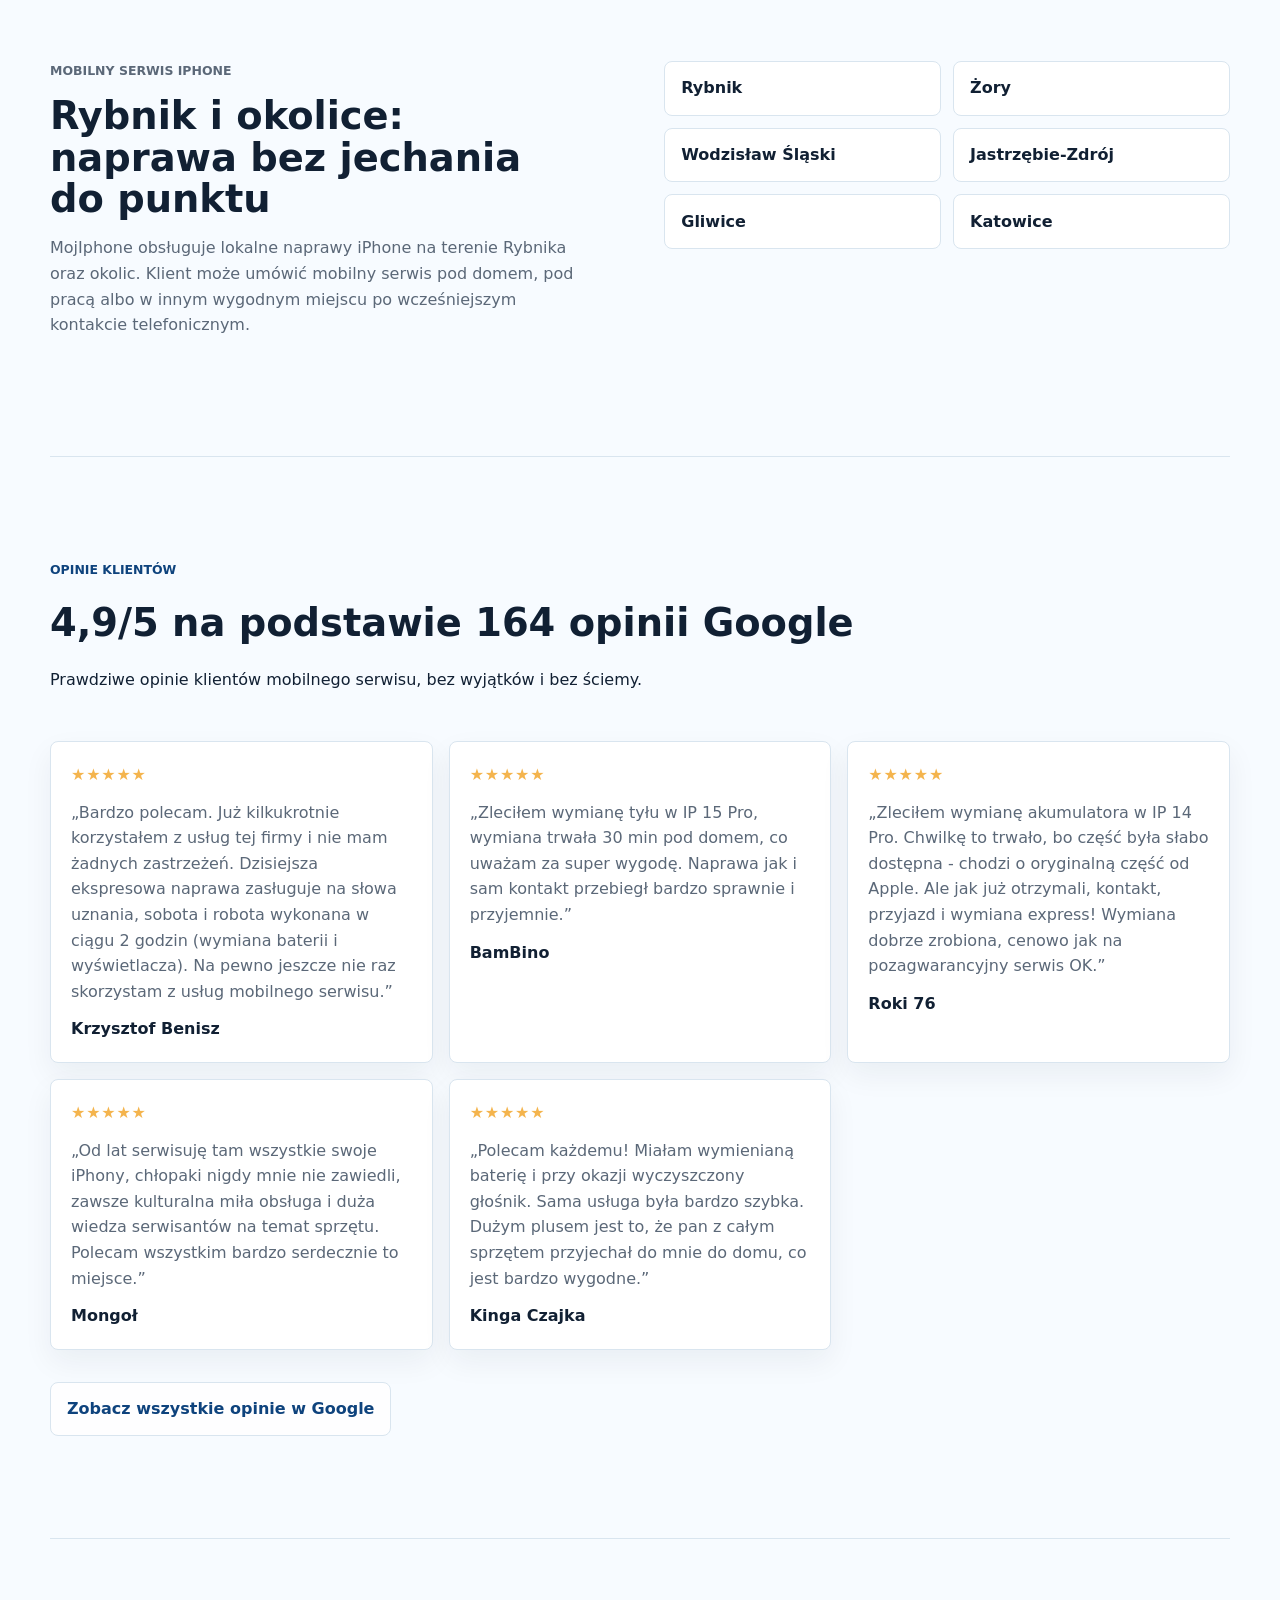
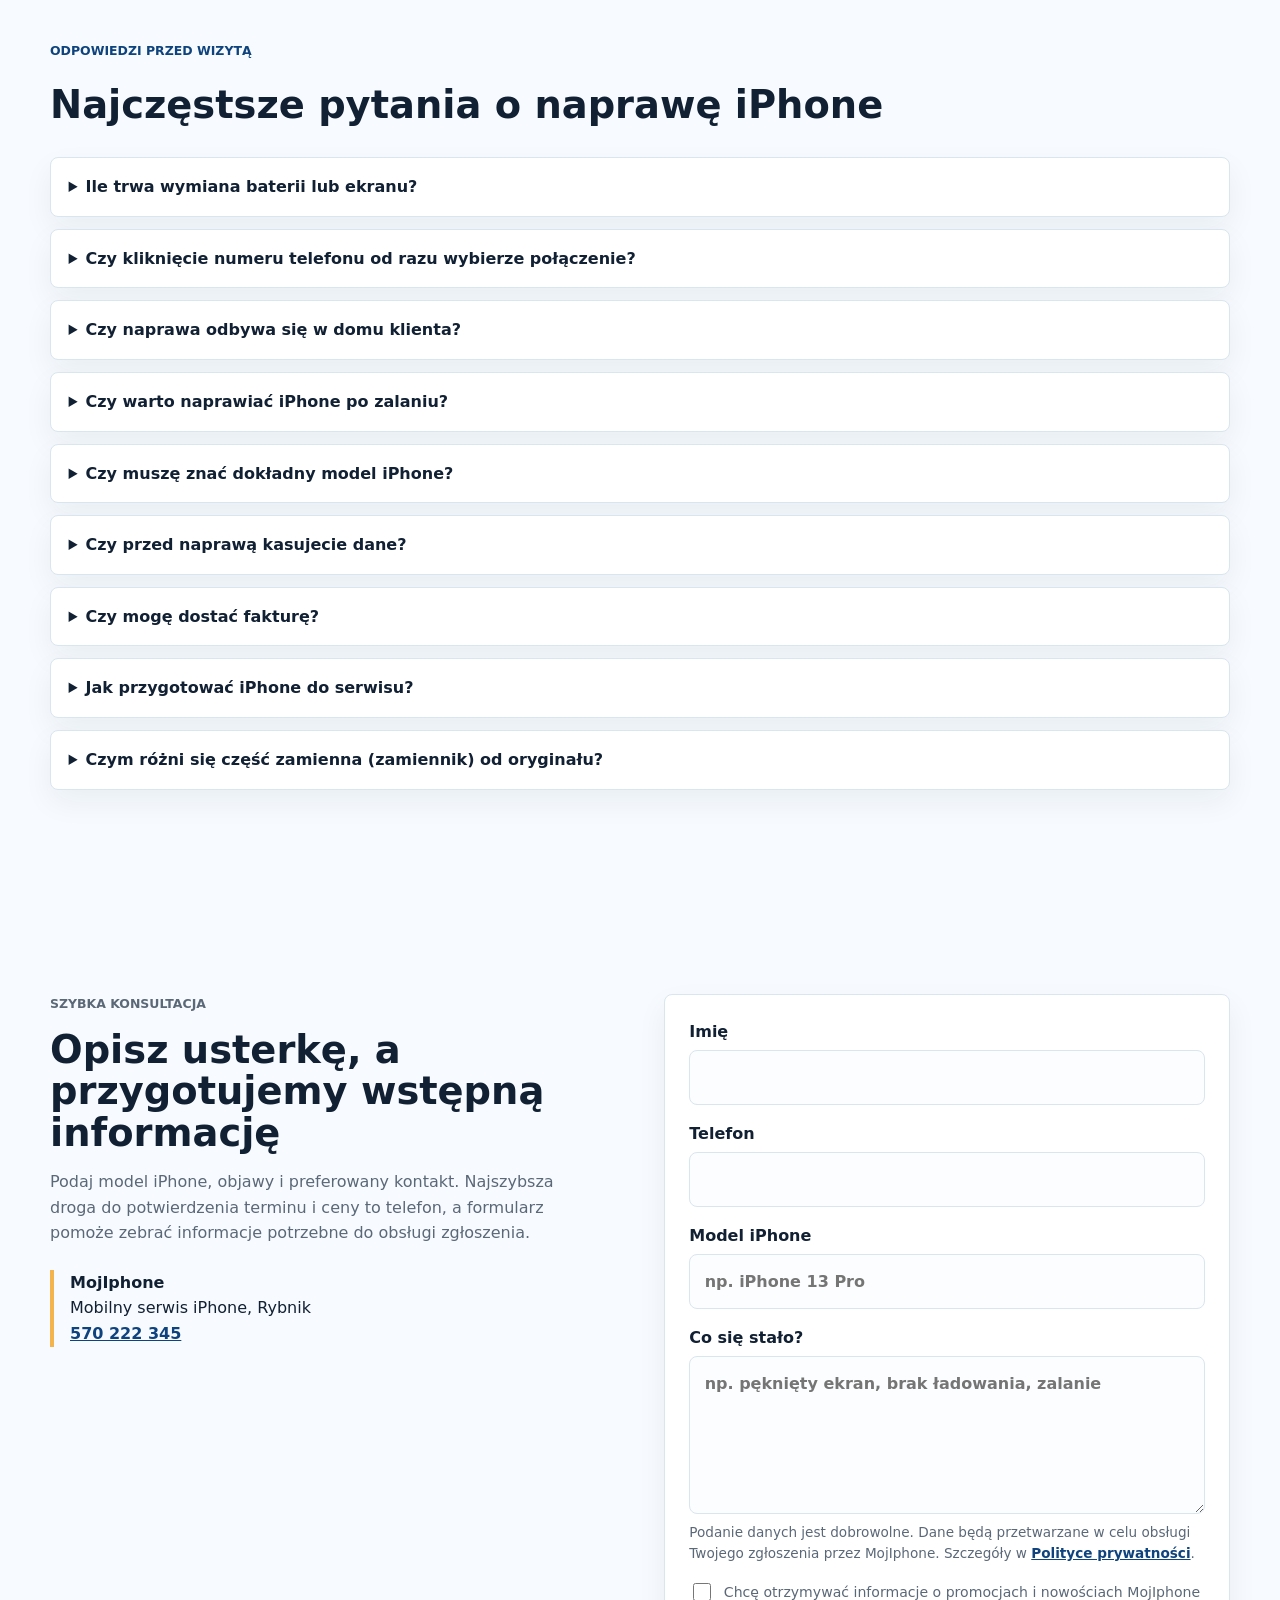
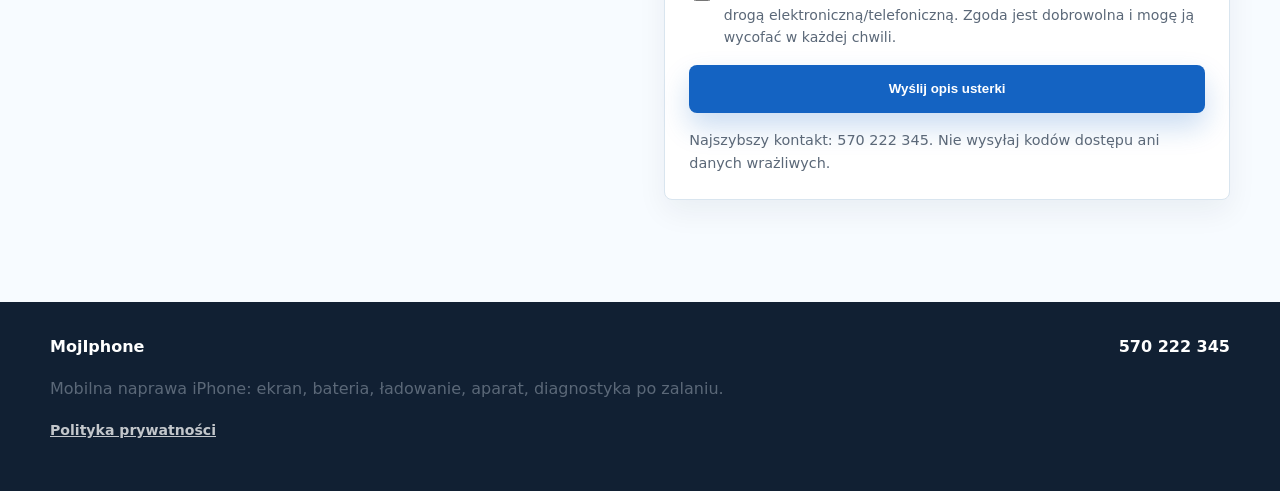
==== commit 3f986fa3: "Popraw czatbota (nowe tematy, śledzenie skuteczności) i napraw analitykę Umami Bot: rozpoznaje powit" ====
--- a/index.html
+++ b/index.html
@@ -18,7 +18,7 @@
     <meta property="og:locale" content="pl_PL">
     <link rel="preload" href="assets/iphone-repair-workstation.png" as="image">
     <link rel="stylesheet" href="styles.css">
-    <script defer src="https://analytics.mojiphone.pl/script.js" data-website-id="72b84c69-a97a-42fa-a1d1-c10e87437836"></script>
+    <script defer src="https://analytics.iphone.showflow.pl/script.js" data-website-id="72b84c69-a97a-42fa-a1d1-c10e87437836"></script>
     <!-- TODO przed publikacją: potwierdź adres rozliczeniowy, e-mail, godziny pracy i pełny obszar dojazdu. -->
     <!-- TODO: sekcja #opinie ma dziś 5 ręcznie wklejonych opinii ze zrzutów ekranu klienta. Docelowo podpiąć widget Google (np. Elfsight/EmbedSocial/Trustmary), który sam pobiera aktualne opinie zamiast ręcznej aktualizacji. -->
     <script type="application/ld+json">
@@ -170,6 +170,14 @@
                 "acceptedAnswer": {
                   "@type": "Answer",
                   "text": "Tak, wykonujemy diagnostykę po kontakcie z cieczą. W takim przypadku nie należy ładować telefonu przed oględzinami, ponieważ może to pogłębić uszkodzenia."
+                }
+              },
+              {
+                "@type": "Question",
+                "name": "Czym różni się część zamienna (zamiennik) od oryginału?",
+                "acceptedAnswer": {
+                  "@type": "Answer",
+                  "text": "Zamiennik to sprawdzona, kompatybilna część niepochodząca od Apple — tańsza opcja. Oryginał to część od Apple — droższa, ale w pełni zgodna ze wszystkimi funkcjami. Obie opcje montujemy z tą samą starannością, a cennik pokazuje ceny obu wariantów obok siebie."
                 }
               }
             ]
@@ -492,6 +500,10 @@
             <summary>Jak przygotować iPhone do serwisu?</summary>
             <p>Jeśli to możliwe, wykonaj kopię zapasową, wyłącz blokady ograniczające testy i zabierz kod odblokowania albo zostań na miejscu podczas testowania funkcji.</p>
           </details>
+          <details>
+            <summary>Czym różni się część zamienna (zamiennik) od oryginału?</summary>
+            <p>Zamiennik to sprawdzona, kompatybilna część (nie od Apple) — tańsza opcja. Oryginał to część od Apple — droższa, ale w pełni zgodna ze wszystkimi funkcjami (np. przy niektórych ekranach zachowuje funkcję True Tone). Obie opcje montujemy z tą samą starannością — ceny obu wariantów pokazuje cennik dla wybranego modelu.</p>
+          </details>
         </div>
       </section>
 
--- a/styles.css
+++ b/styles.css
@@ -1049,6 +1049,217 @@
   text-decoration: underline;
 }
 
+.contact-dock {
+  position: fixed;
+  right: 1.5rem;
+  bottom: calc(1.5rem + 58px + 0.75rem);
+  z-index: 30;
+  display: grid;
+  gap: 0.6rem;
+}
+
+body:not(:has(.chat-widget)) .contact-dock {
+  bottom: 1.5rem;
+}
+
+.contact-dock-button {
+  display: grid;
+  place-items: center;
+  width: 52px;
+  height: 52px;
+  color: var(--white);
+  border-radius: 50%;
+  box-shadow: 0 10px 22px rgba(17, 32, 51, 0.22);
+  text-decoration: none;
+}
+
+.contact-dock-button svg {
+  width: 24px;
+  height: 24px;
+}
+
+.contact-dock-whatsapp {
+  background: #25d366;
+}
+
+.contact-dock-whatsapp:hover,
+.contact-dock-whatsapp:focus-visible {
+  background: #1ebc59;
+}
+
+.contact-dock-phone {
+  background: var(--blue);
+}
+
+.contact-dock-phone:hover,
+.contact-dock-phone:focus-visible {
+  background: var(--blue-deep);
+}
+
+.chat-widget {
+  position: fixed;
+  right: 1.5rem;
+  bottom: 1.5rem;
+  z-index: 30;
+}
+
+.chat-toggle {
+  display: grid;
+  place-items: center;
+  width: 58px;
+  height: 58px;
+  color: var(--white);
+  background: var(--blue);
+  border: none;
+  border-radius: 50%;
+  box-shadow: 0 14px 28px rgba(20, 99, 194, 0.32);
+  font-size: 1.5rem;
+  cursor: pointer;
+}
+
+.chat-toggle:hover,
+.chat-toggle:focus-visible {
+  background: var(--blue-deep);
+}
+
+.chat-panel {
+  position: absolute;
+  right: 0;
+  bottom: calc(100% + 0.75rem);
+  display: grid;
+  grid-template-rows: auto 1fr auto auto;
+  width: min(340px, 88vw);
+  max-height: 70vh;
+  background: var(--white);
+  border: 1px solid var(--line);
+  border-radius: var(--radius);
+  box-shadow: var(--shadow);
+  overflow: hidden;
+}
+
+.chat-panel[hidden] {
+  display: none;
+}
+
+.chat-header {
+  display: flex;
+  align-items: center;
+  justify-content: space-between;
+  padding: 0.85rem 1rem;
+  color: var(--white);
+  background: var(--blue-deep);
+}
+
+.chat-close {
+  padding: 0;
+  color: var(--white);
+  background: none;
+  border: none;
+  font-size: 1.1rem;
+  cursor: pointer;
+}
+
+.chat-log {
+  display: grid;
+  align-content: start;
+  gap: 0.5rem;
+  padding: 0.9rem;
+  overflow-y: auto;
+}
+
+.chat-bubble {
+  display: grid;
+  gap: 0.4rem;
+  padding: 0.6rem 0.75rem;
+  border-radius: var(--radius);
+  font-size: 0.92rem;
+  line-height: 1.45;
+}
+
+.chat-bubble-text {
+  margin: 0;
+}
+
+.chat-bubble-bot {
+  justify-self: start;
+  max-width: 90%;
+  color: var(--ink);
+  background: var(--mint-soft);
+}
+
+.chat-bubble-user {
+  justify-self: end;
+  max-width: 90%;
+  color: var(--white);
+  background: var(--blue);
+}
+
+.chat-bubble-link {
+  justify-self: start;
+  padding: 0;
+  color: var(--blue-deep);
+  background: none;
+  border: none;
+  font: inherit;
+  font-size: 0.85rem;
+  font-weight: 750;
+  text-decoration: underline;
+  cursor: pointer;
+}
+
+.chat-bubble-user .chat-bubble-link {
+  color: var(--white);
+}
+
+.chat-bubble-options {
+  display: flex;
+  flex-wrap: wrap;
+  gap: 0.4rem;
+}
+
+.chat-bubble-option {
+  padding: 0.35rem 0.6rem;
+  color: var(--blue-deep);
+  background: var(--white);
+  border: 1px solid var(--line);
+  border-radius: var(--radius);
+  text-decoration: none;
+  font-size: 0.82rem;
+}
+
+.chat-bubble-option:hover,
+.chat-bubble-option:focus-visible {
+  background: var(--mint-soft);
+  border-color: #98d7c2;
+}
+
+
+.chat-input-row {
+  display: flex;
+  gap: 0.5rem;
+  padding: 0 0.9rem 0.75rem;
+}
+
+.chat-input-row input {
+  flex: 1;
+  padding: 0.6rem 0.7rem;
+  border: 1px solid var(--line);
+  border-radius: var(--radius);
+  font: inherit;
+}
+
+.chat-input-row .button {
+  min-height: auto;
+  padding: 0.6rem 0.9rem;
+}
+
+.chat-disclaimer {
+  margin: 0;
+  padding: 0 0.9rem 0.9rem;
+  color: var(--muted);
+  font-size: 0.78rem;
+}
+
 @media (max-width: 900px) {
   .nav-toggle {
     display: block;
@@ -1178,10 +1389,12 @@
   }
 
   .chat-panel {
+    position: fixed;
     right: 0.75rem;
     bottom: 4.5rem;
     left: 0.75rem;
     width: auto;
+    max-height: 65vh;
   }
 
   .chat-widget {
@@ -1198,217 +1411,6 @@
     bottom: 1rem;
   }
 
-}
-
-.contact-dock {
-  position: fixed;
-  right: 1.5rem;
-  bottom: calc(1.5rem + 58px + 0.75rem);
-  z-index: 30;
-  display: grid;
-  gap: 0.6rem;
-}
-
-body:not(:has(.chat-widget)) .contact-dock {
-  bottom: 1.5rem;
-}
-
-.contact-dock-button {
-  display: grid;
-  place-items: center;
-  width: 52px;
-  height: 52px;
-  color: var(--white);
-  border-radius: 50%;
-  box-shadow: 0 10px 22px rgba(17, 32, 51, 0.22);
-  text-decoration: none;
-}
-
-.contact-dock-button svg {
-  width: 24px;
-  height: 24px;
-}
-
-.contact-dock-whatsapp {
-  background: #25d366;
-}
-
-.contact-dock-whatsapp:hover,
-.contact-dock-whatsapp:focus-visible {
-  background: #1ebc59;
-}
-
-.contact-dock-phone {
-  background: var(--blue);
-}
-
-.contact-dock-phone:hover,
-.contact-dock-phone:focus-visible {
-  background: var(--blue-deep);
-}
-
-.chat-widget {
-  position: fixed;
-  right: 1.5rem;
-  bottom: 1.5rem;
-  z-index: 30;
-}
-
-.chat-toggle {
-  display: grid;
-  place-items: center;
-  width: 58px;
-  height: 58px;
-  color: var(--white);
-  background: var(--blue);
-  border: none;
-  border-radius: 50%;
-  box-shadow: 0 14px 28px rgba(20, 99, 194, 0.32);
-  font-size: 1.5rem;
-  cursor: pointer;
-}
-
-.chat-toggle:hover,
-.chat-toggle:focus-visible {
-  background: var(--blue-deep);
-}
-
-.chat-panel {
-  position: absolute;
-  right: 0;
-  bottom: calc(100% + 0.75rem);
-  display: grid;
-  grid-template-rows: auto 1fr auto auto;
-  width: min(340px, 88vw);
-  max-height: 70vh;
-  background: var(--white);
-  border: 1px solid var(--line);
-  border-radius: var(--radius);
-  box-shadow: var(--shadow);
-  overflow: hidden;
-}
-
-.chat-panel[hidden] {
-  display: none;
-}
-
-.chat-header {
-  display: flex;
-  align-items: center;
-  justify-content: space-between;
-  padding: 0.85rem 1rem;
-  color: var(--white);
-  background: var(--blue-deep);
-}
-
-.chat-close {
-  padding: 0;
-  color: var(--white);
-  background: none;
-  border: none;
-  font-size: 1.1rem;
-  cursor: pointer;
-}
-
-.chat-log {
-  display: grid;
-  align-content: start;
-  gap: 0.5rem;
-  padding: 0.9rem;
-  overflow-y: auto;
-}
-
-.chat-bubble {
-  display: grid;
-  gap: 0.4rem;
-  padding: 0.6rem 0.75rem;
-  border-radius: var(--radius);
-  font-size: 0.92rem;
-  line-height: 1.45;
-}
-
-.chat-bubble-text {
-  margin: 0;
-}
-
-.chat-bubble-bot {
-  justify-self: start;
-  max-width: 90%;
-  color: var(--ink);
-  background: var(--mint-soft);
-}
-
-.chat-bubble-user {
-  justify-self: end;
-  max-width: 90%;
-  color: var(--white);
-  background: var(--blue);
-}
-
-.chat-bubble-link {
-  justify-self: start;
-  padding: 0;
-  color: var(--blue-deep);
-  background: none;
-  border: none;
-  font: inherit;
-  font-size: 0.85rem;
-  font-weight: 750;
-  text-decoration: underline;
-  cursor: pointer;
-}
-
-.chat-bubble-user .chat-bubble-link {
-  color: var(--white);
-}
-
-.chat-bubble-options {
-  display: flex;
-  flex-wrap: wrap;
-  gap: 0.4rem;
-}
-
-.chat-bubble-option {
-  padding: 0.35rem 0.6rem;
-  color: var(--blue-deep);
-  background: var(--white);
-  border: 1px solid var(--line);
-  border-radius: var(--radius);
-  text-decoration: none;
-  font-size: 0.82rem;
-}
-
-.chat-bubble-option:hover,
-.chat-bubble-option:focus-visible {
-  background: var(--mint-soft);
-  border-color: #98d7c2;
-}
-
-
-.chat-input-row {
-  display: flex;
-  gap: 0.5rem;
-  padding: 0 0.9rem 0.75rem;
-}
-
-.chat-input-row input {
-  flex: 1;
-  padding: 0.6rem 0.7rem;
-  border: 1px solid var(--line);
-  border-radius: var(--radius);
-  font: inherit;
-}
-
-.chat-input-row .button {
-  min-height: auto;
-  padding: 0.6rem 0.9rem;
-}
-
-.chat-disclaimer {
-  margin: 0;
-  padding: 0 0.9rem 0.9rem;
-  color: var(--muted);
-  font-size: 0.78rem;
 }
 
 @media (prefers-reduced-motion: reduce) {
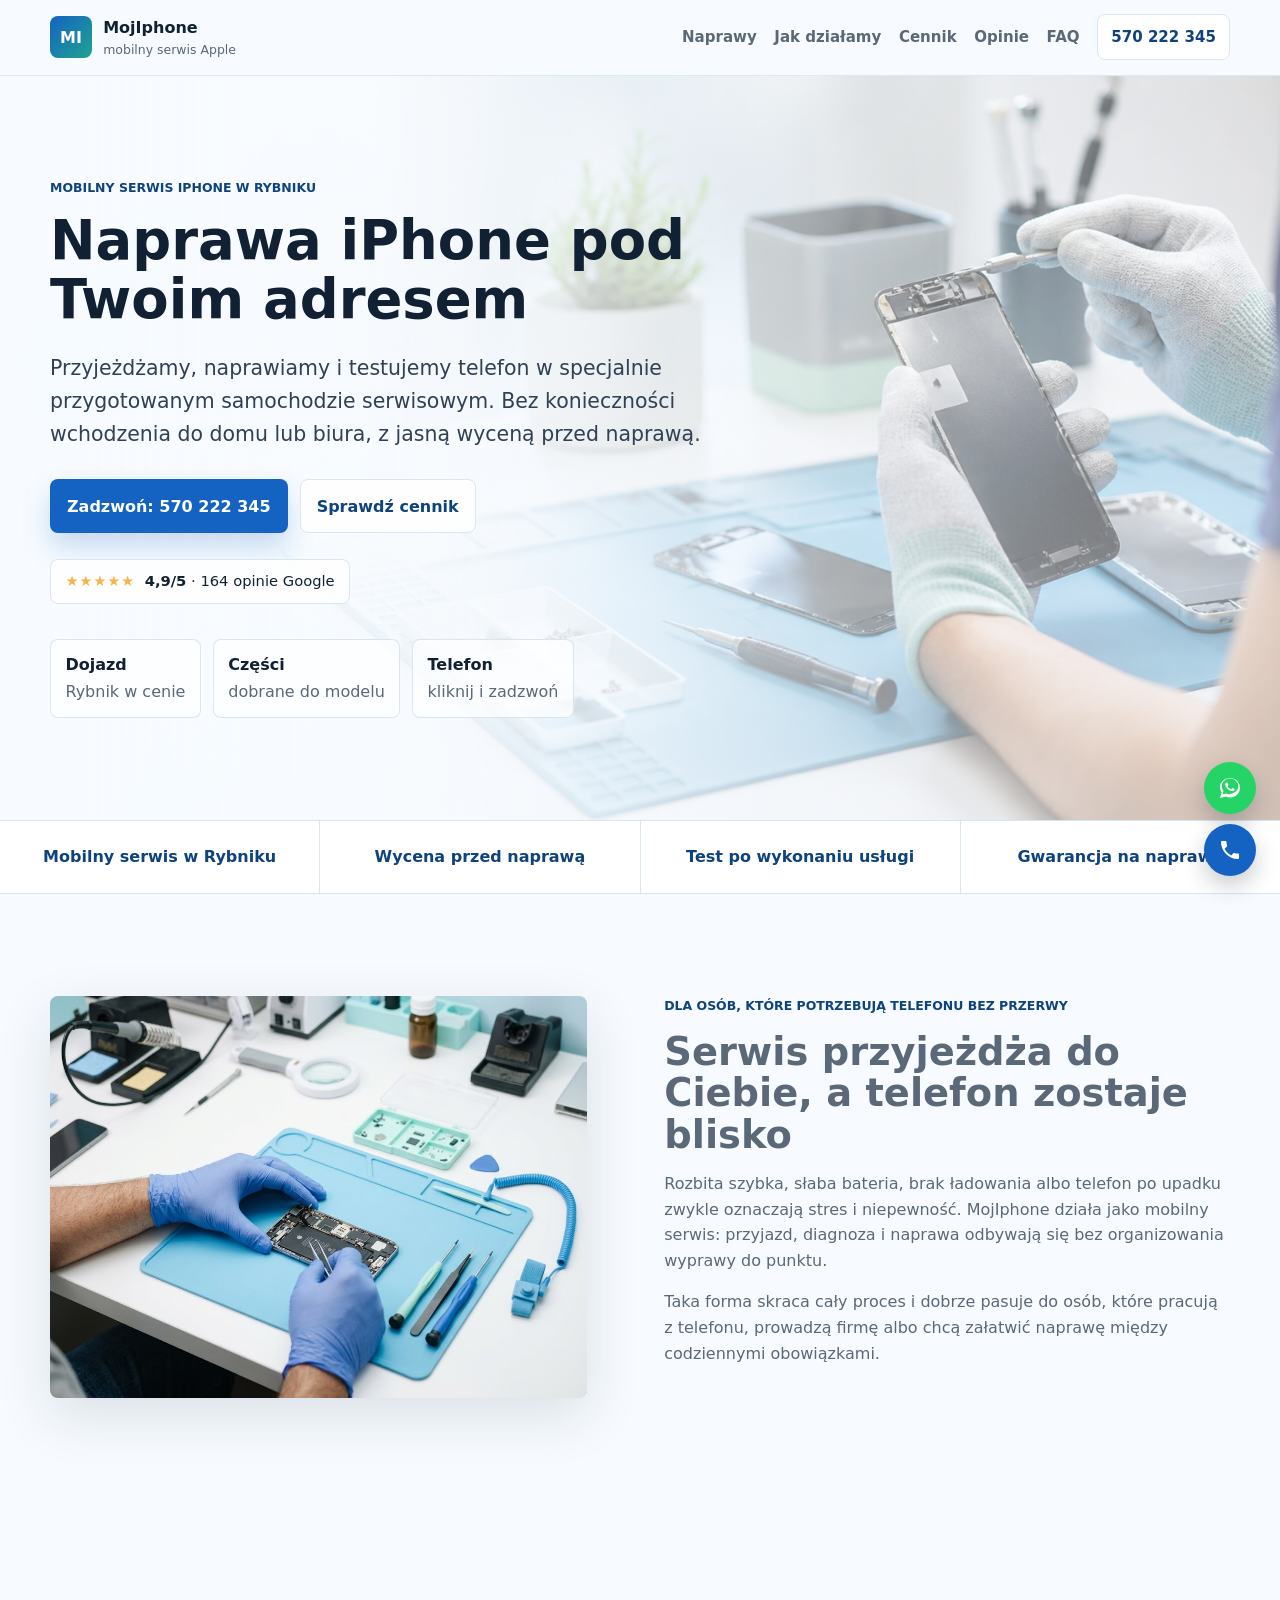
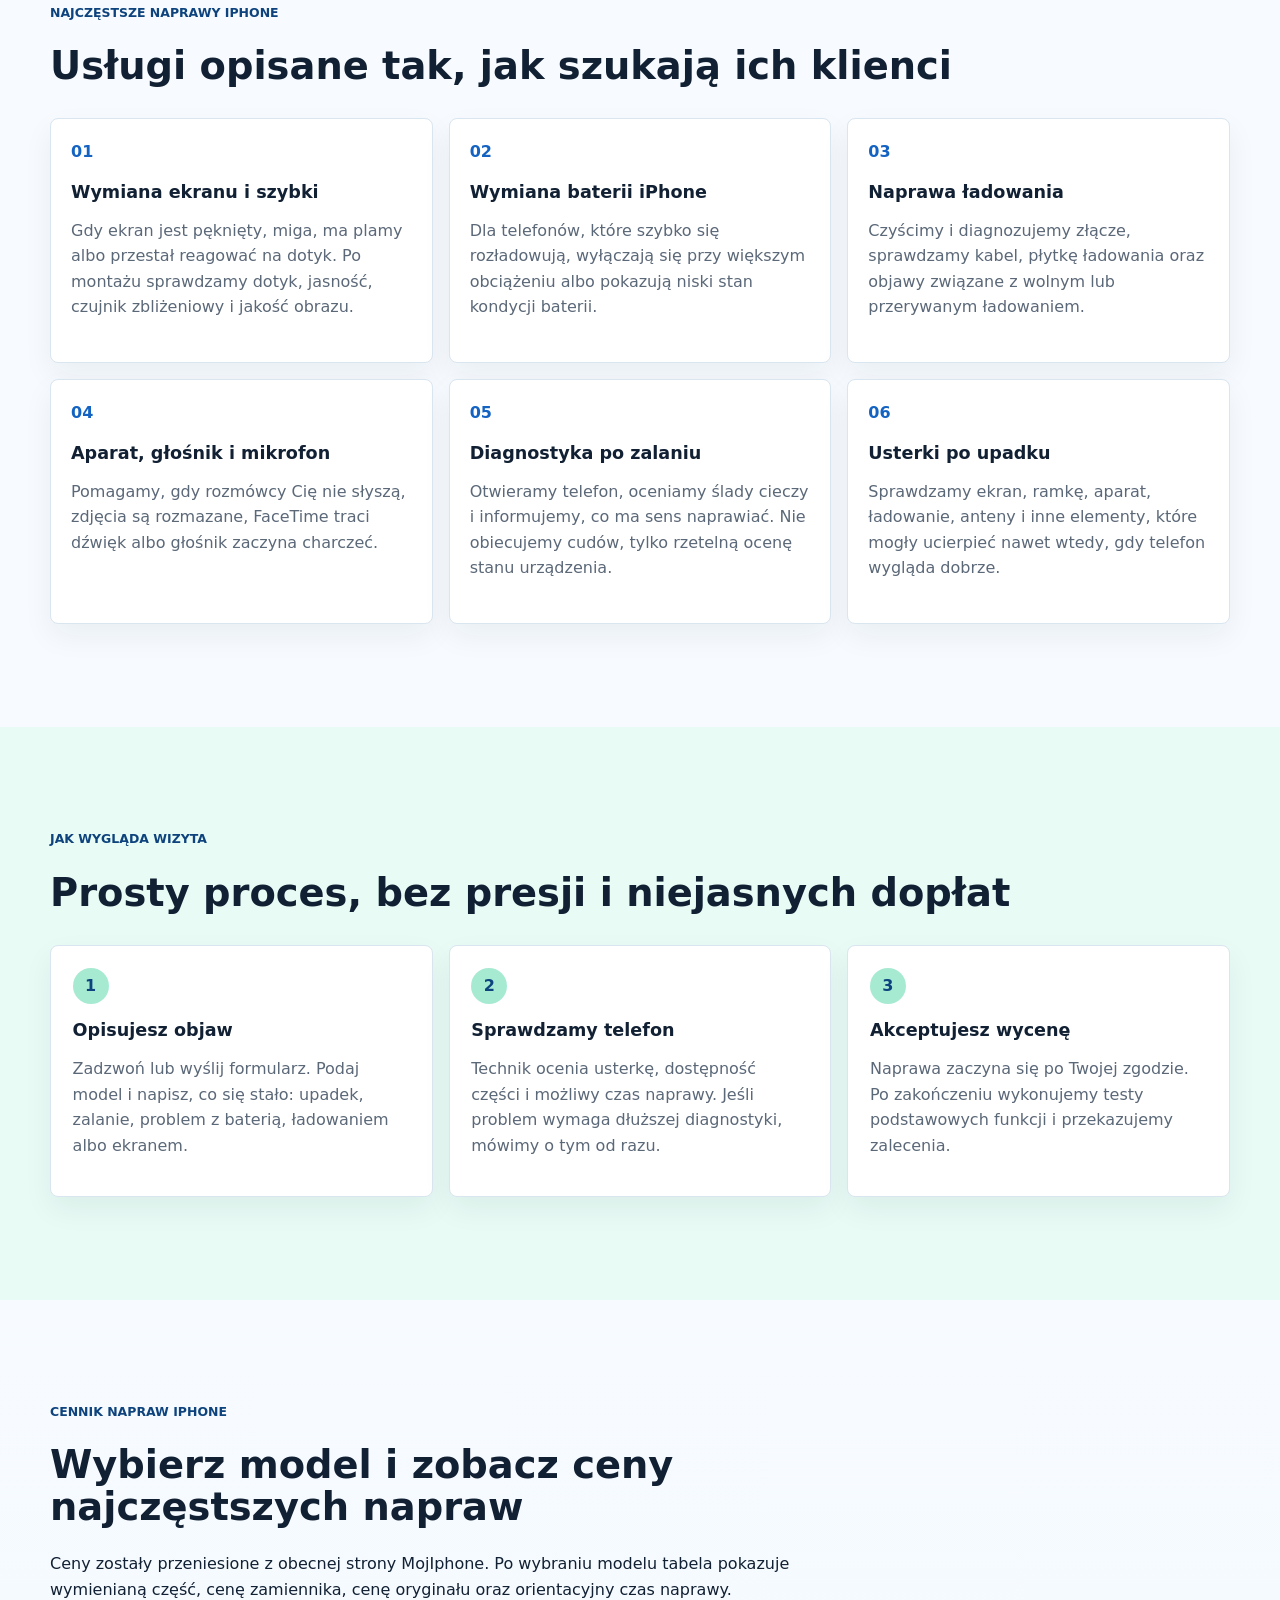
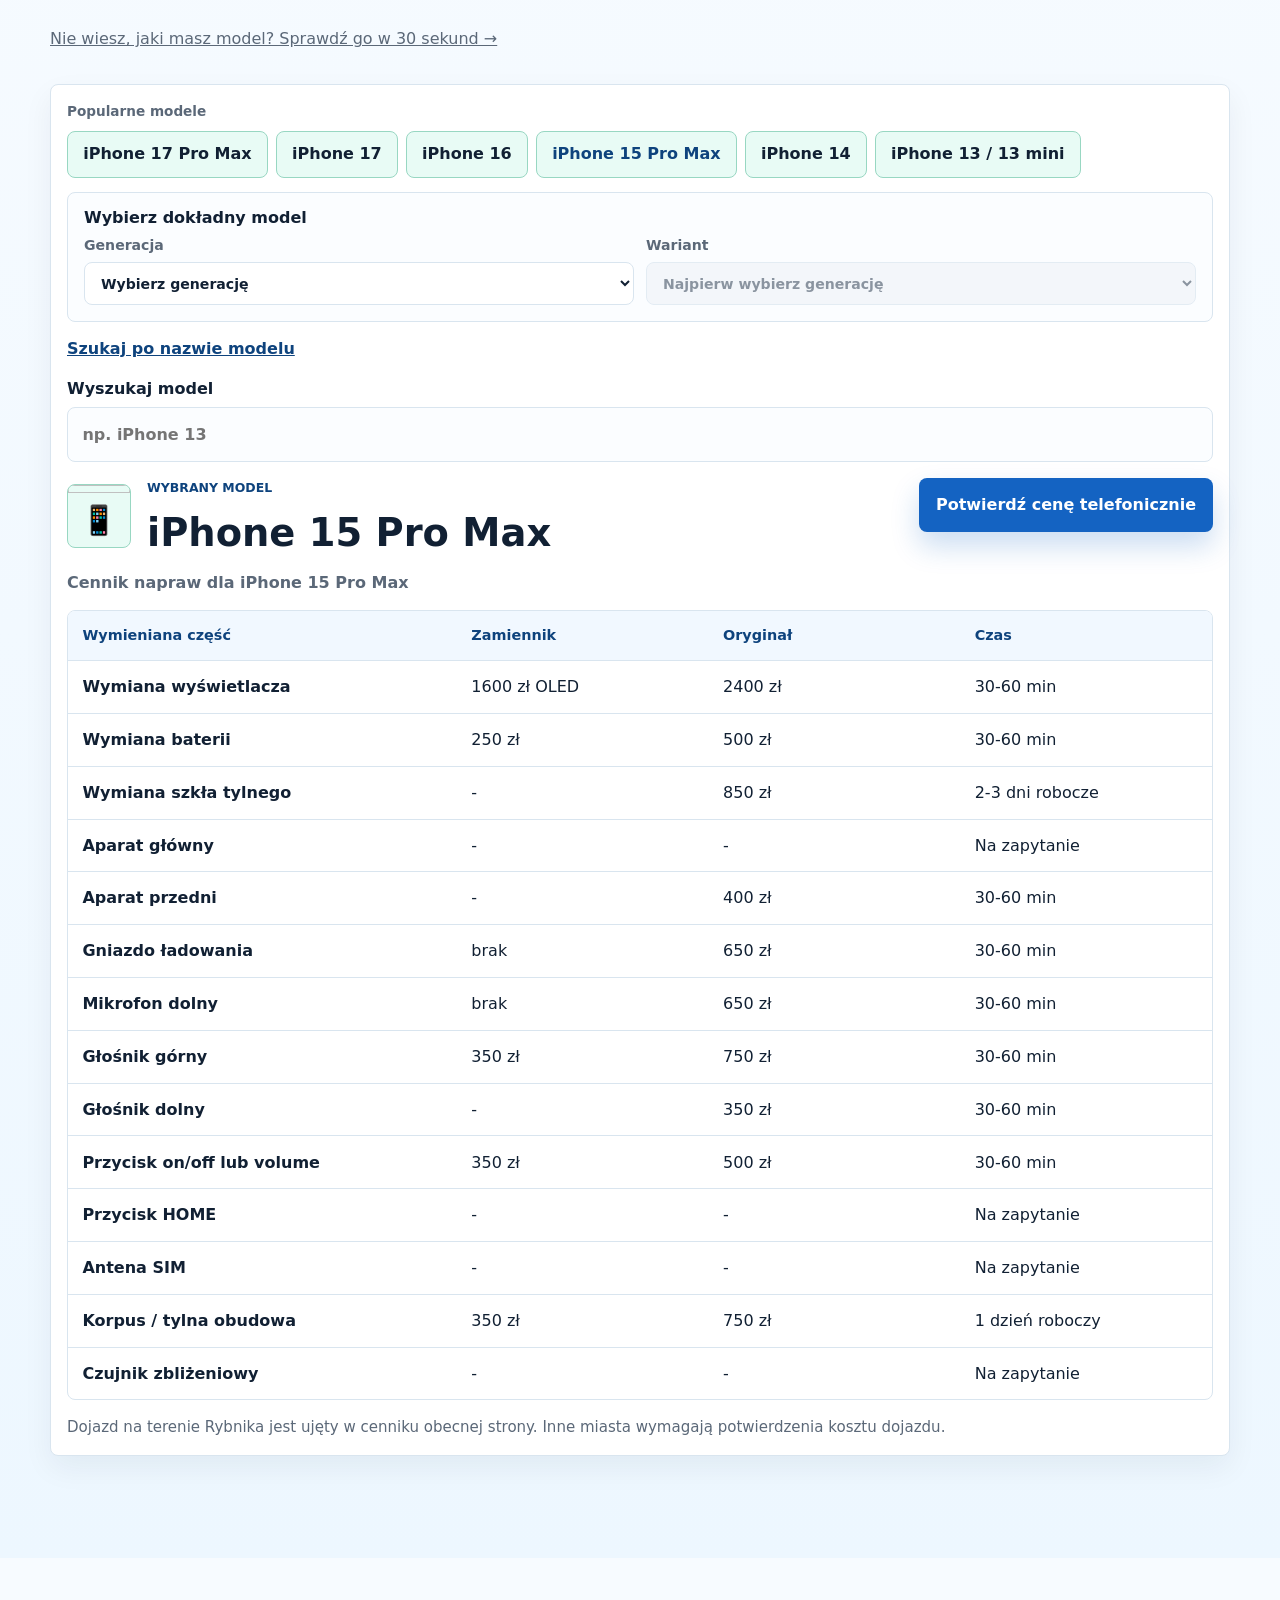
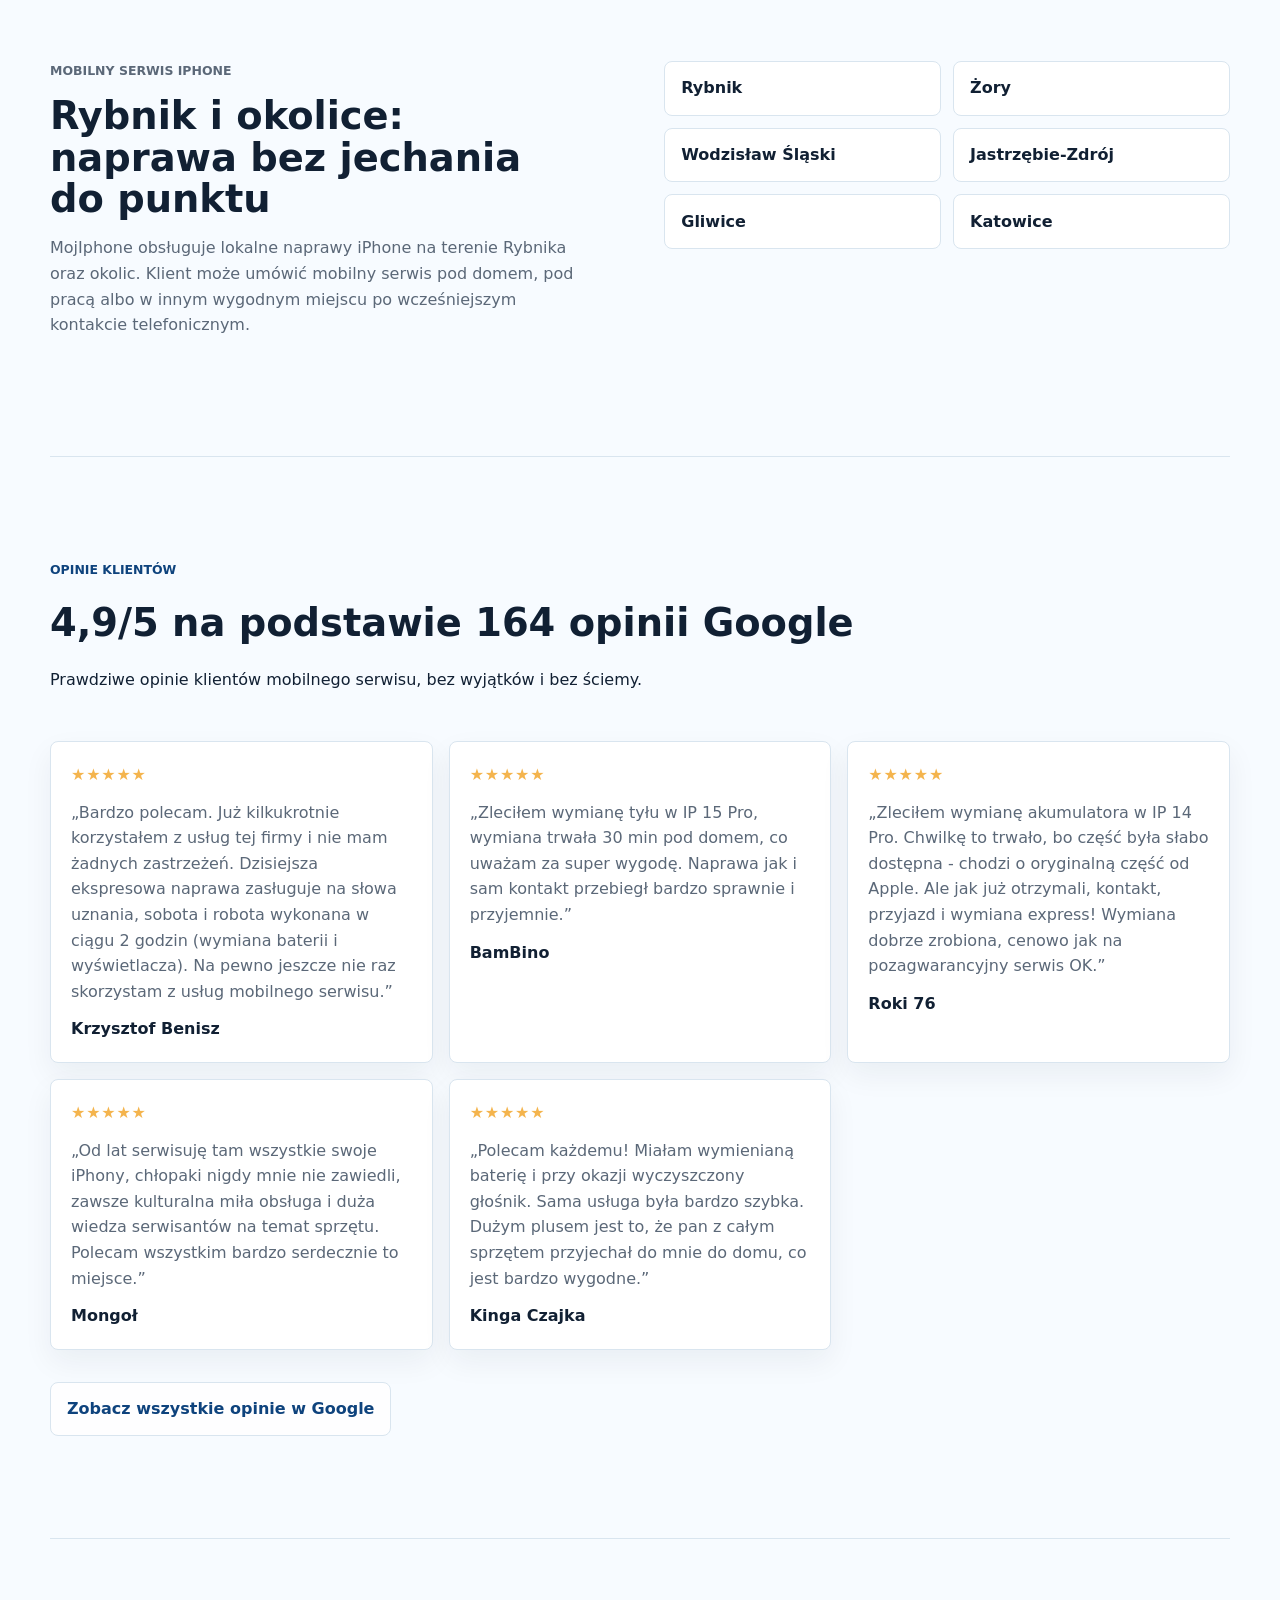
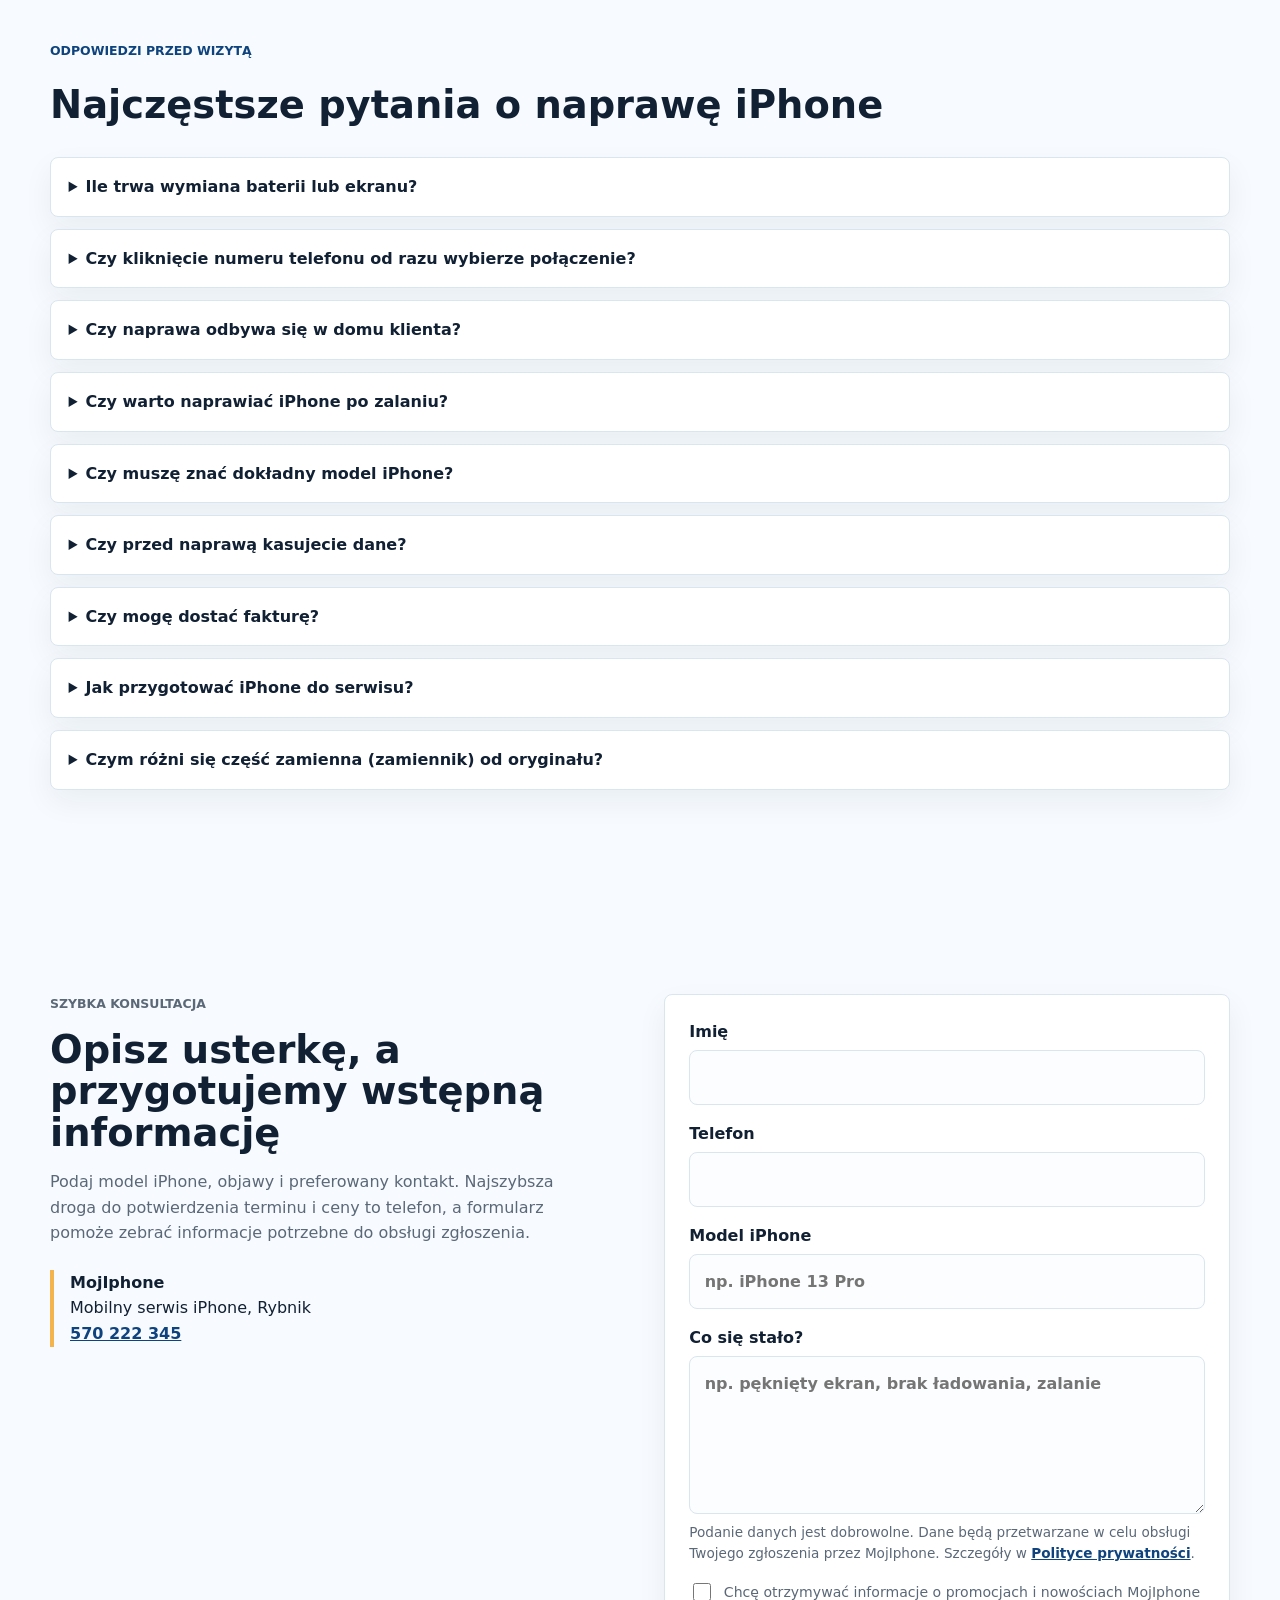
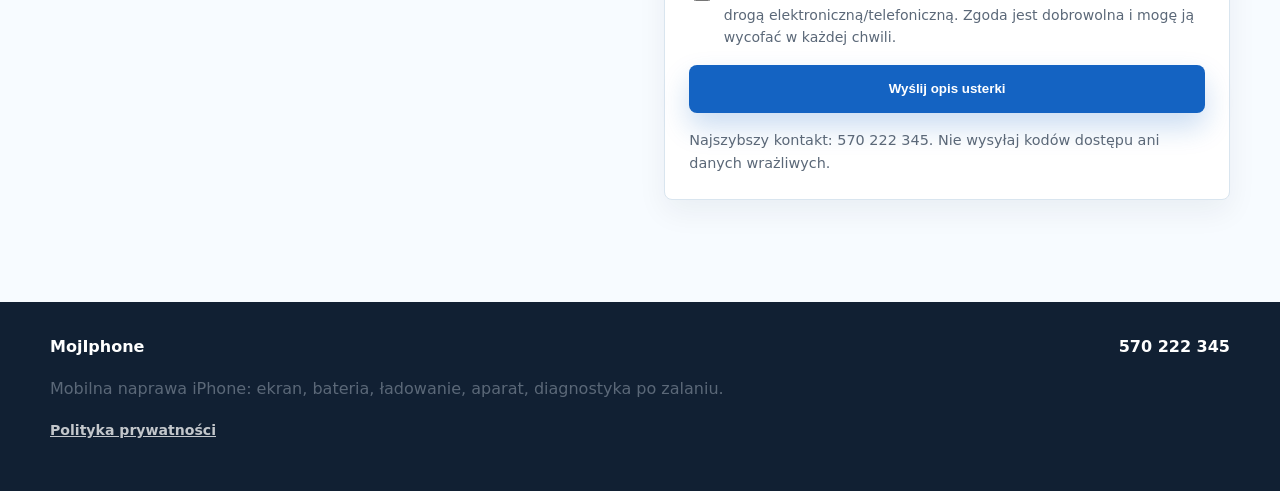
==== commit b93e64d8: "Wylacz czatbota i zakladke "Pomoc" w nawigacji Widget czatu w index.html zakomentowany w calosci. Lo" ====
--- a/index.html
+++ b/index.html
@@ -206,7 +206,9 @@
         <a href="#naprawy">Naprawy</a>
         <a href="#proces">Jak działamy</a>
         <a href="#cennik">Cennik</a>
+        <!-- Zakładka "Pomoc" tymczasowo wyłączona - poradnik będzie rozbudowywany później.
         <a href="problemy-z-iphone.html">Pomoc</a>
+        -->
         <a href="#opinie">Opinie</a>
         <a href="#faq">FAQ</a>
         <a class="nav-phone" href="tel:+48570222345" data-track="phone_header" aria-label="Zadzwoń do MojIphone, numer 570 222 345">570 222 345</a>
@@ -570,6 +572,8 @@
       </a>
     </div>
 
+    <!-- Asystent (czatbot) tymczasowo wyłączony na życzenie klienta.
+         Logika bota pozostaje w script.js i uruchomi się ponownie po przywróceniu tego bloku.
     <div class="chat-widget" data-chat-widget>
       <button type="button" class="chat-toggle" data-chat-toggle aria-expanded="false" aria-controls="chat-panel" data-track="chat_open">
         <span aria-hidden="true">💬</span>
@@ -589,6 +593,7 @@
         <p class="chat-disclaimer">Asystent odpowiada automatycznie na podstawie treści tej strony. W pilnych sprawach zadzwoń: <a href="tel:+48570222345" data-track="phone_chat">570 222 345</a>.</p>
       </div>
     </div>
+    -->
 
     <script src="script.js" defer></script>
   </body>
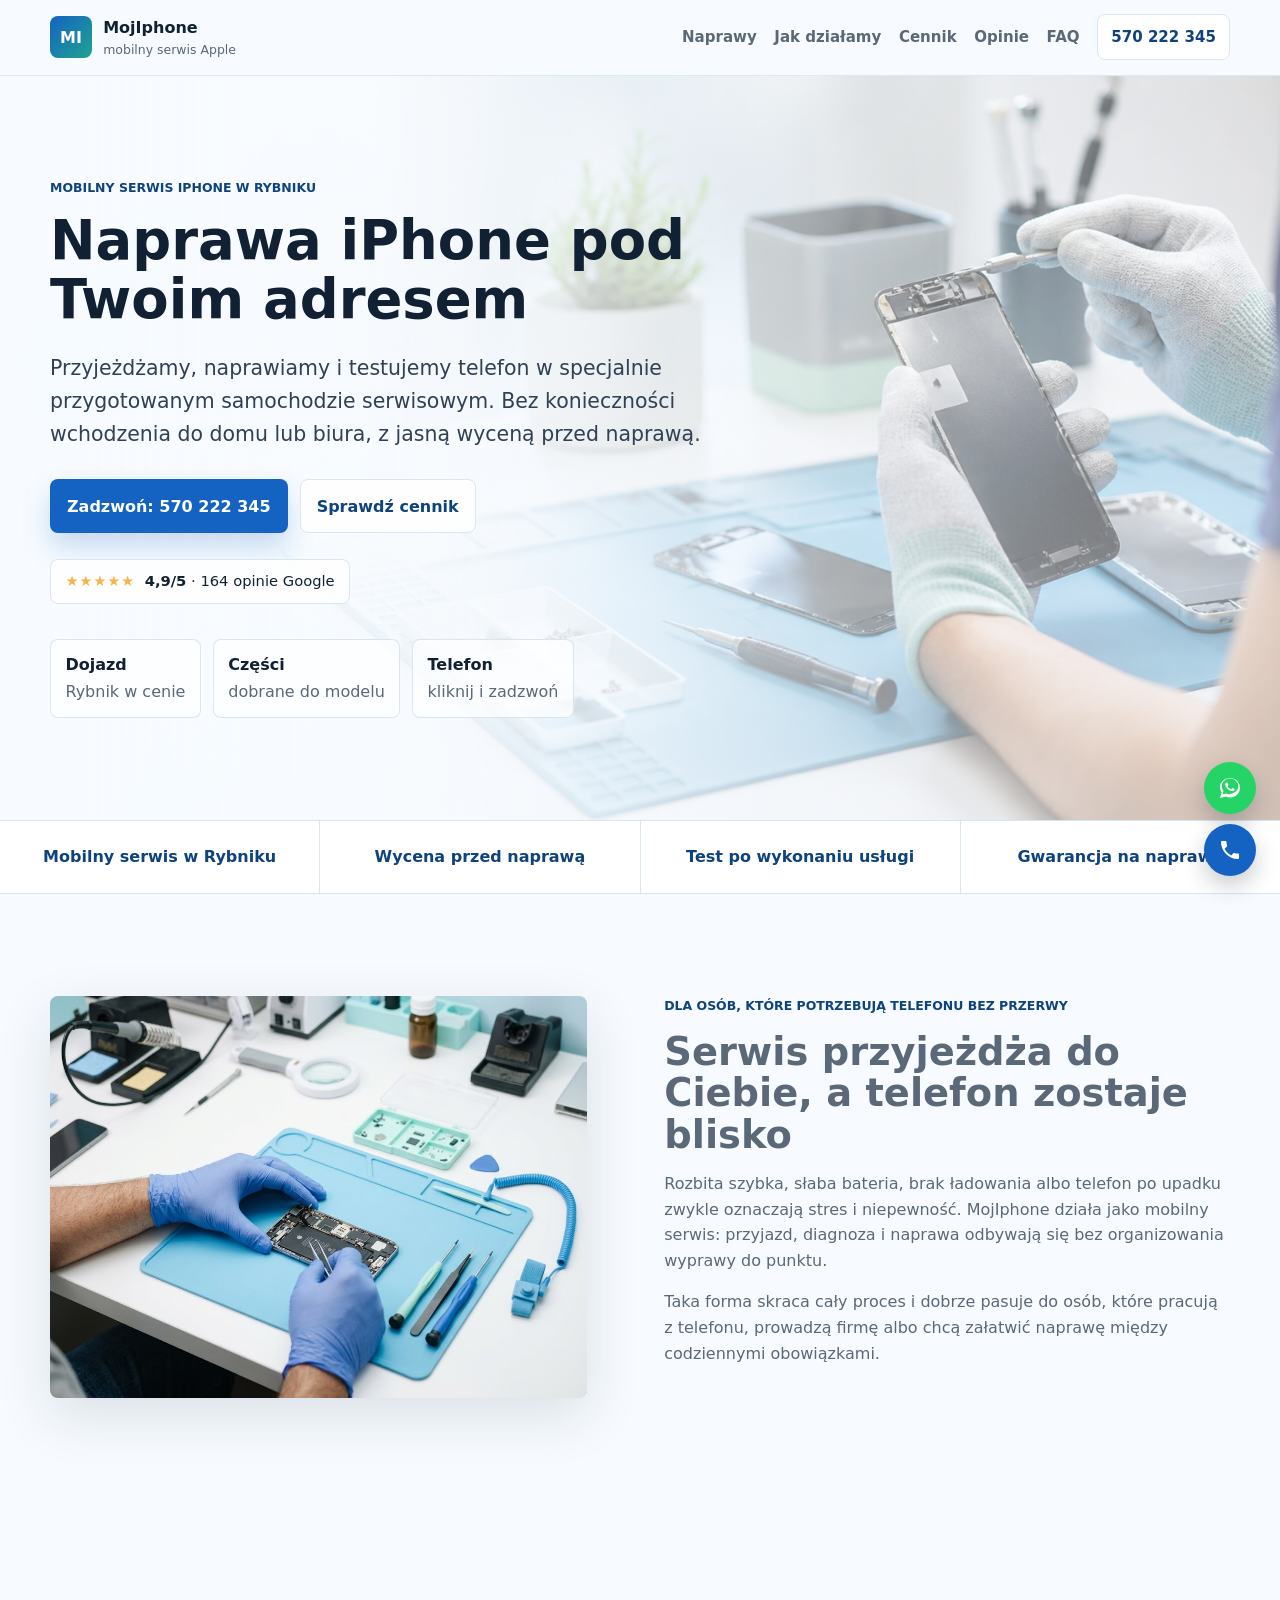
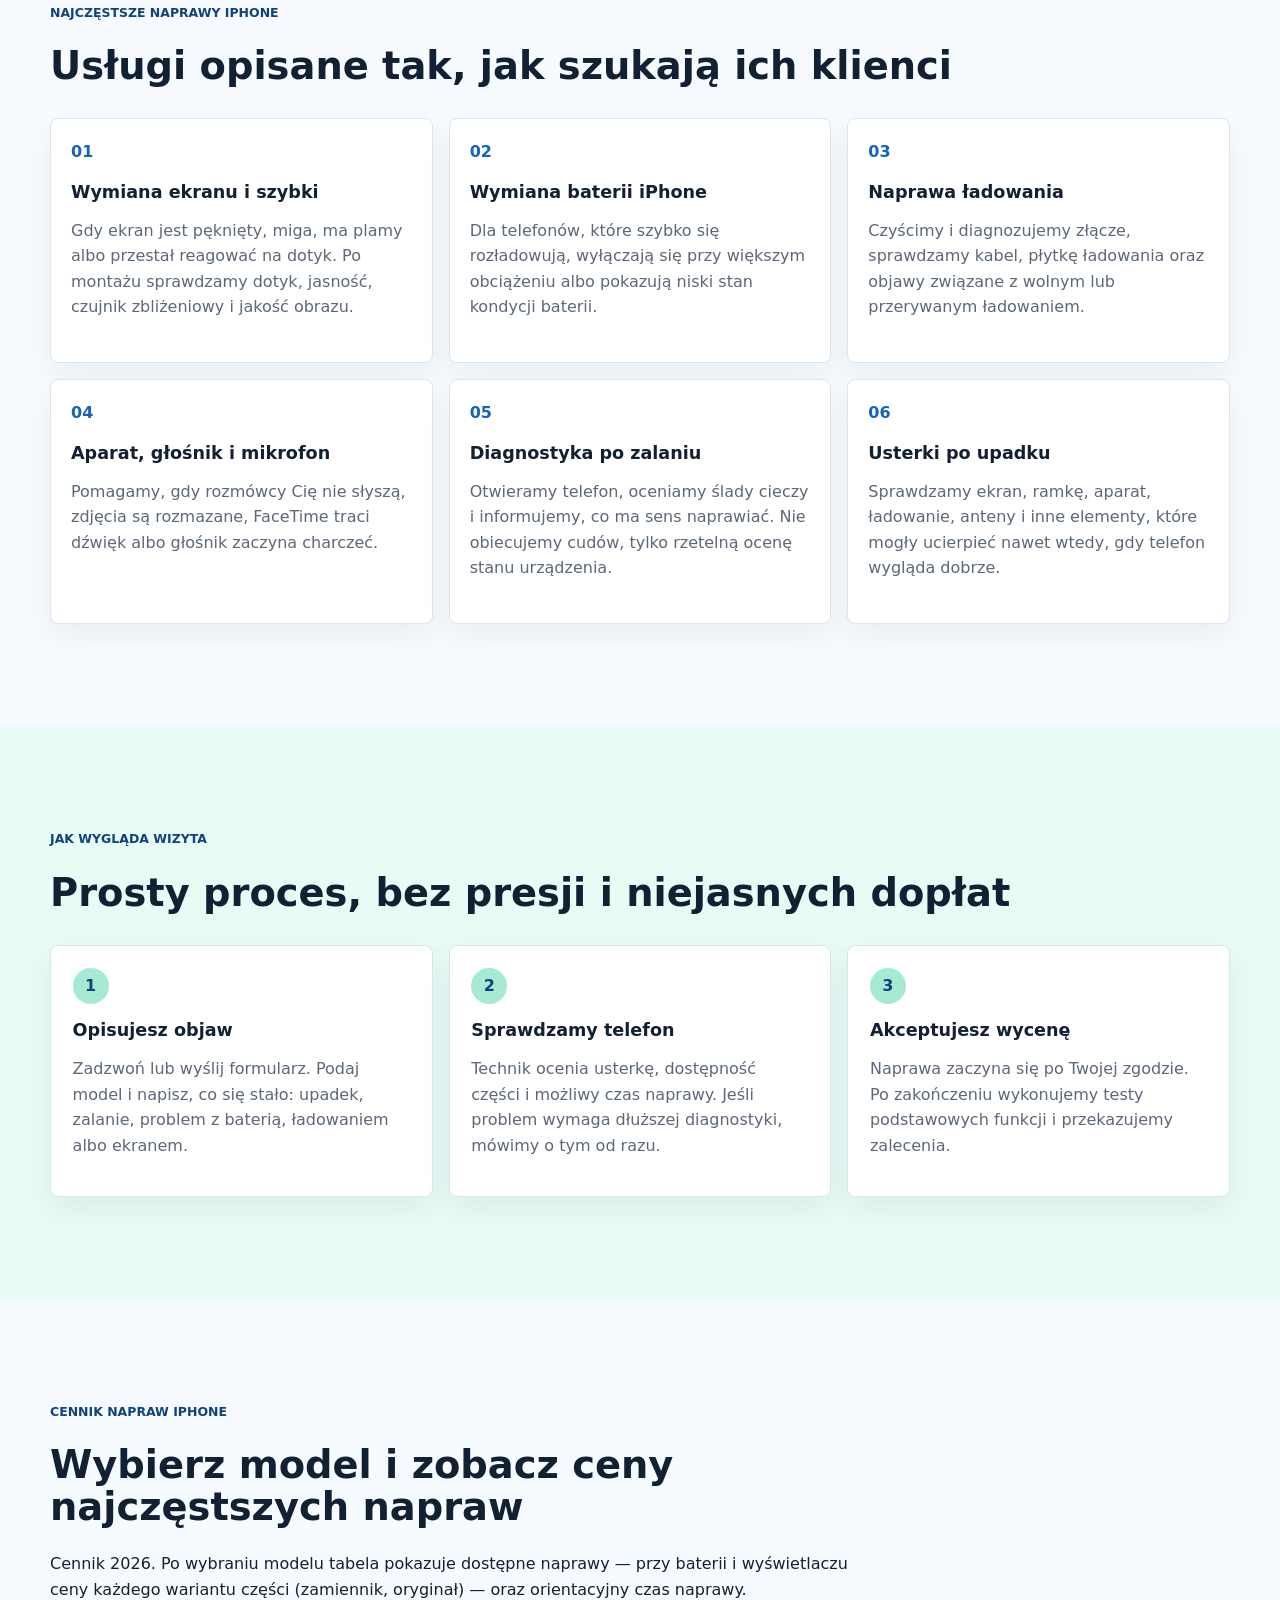
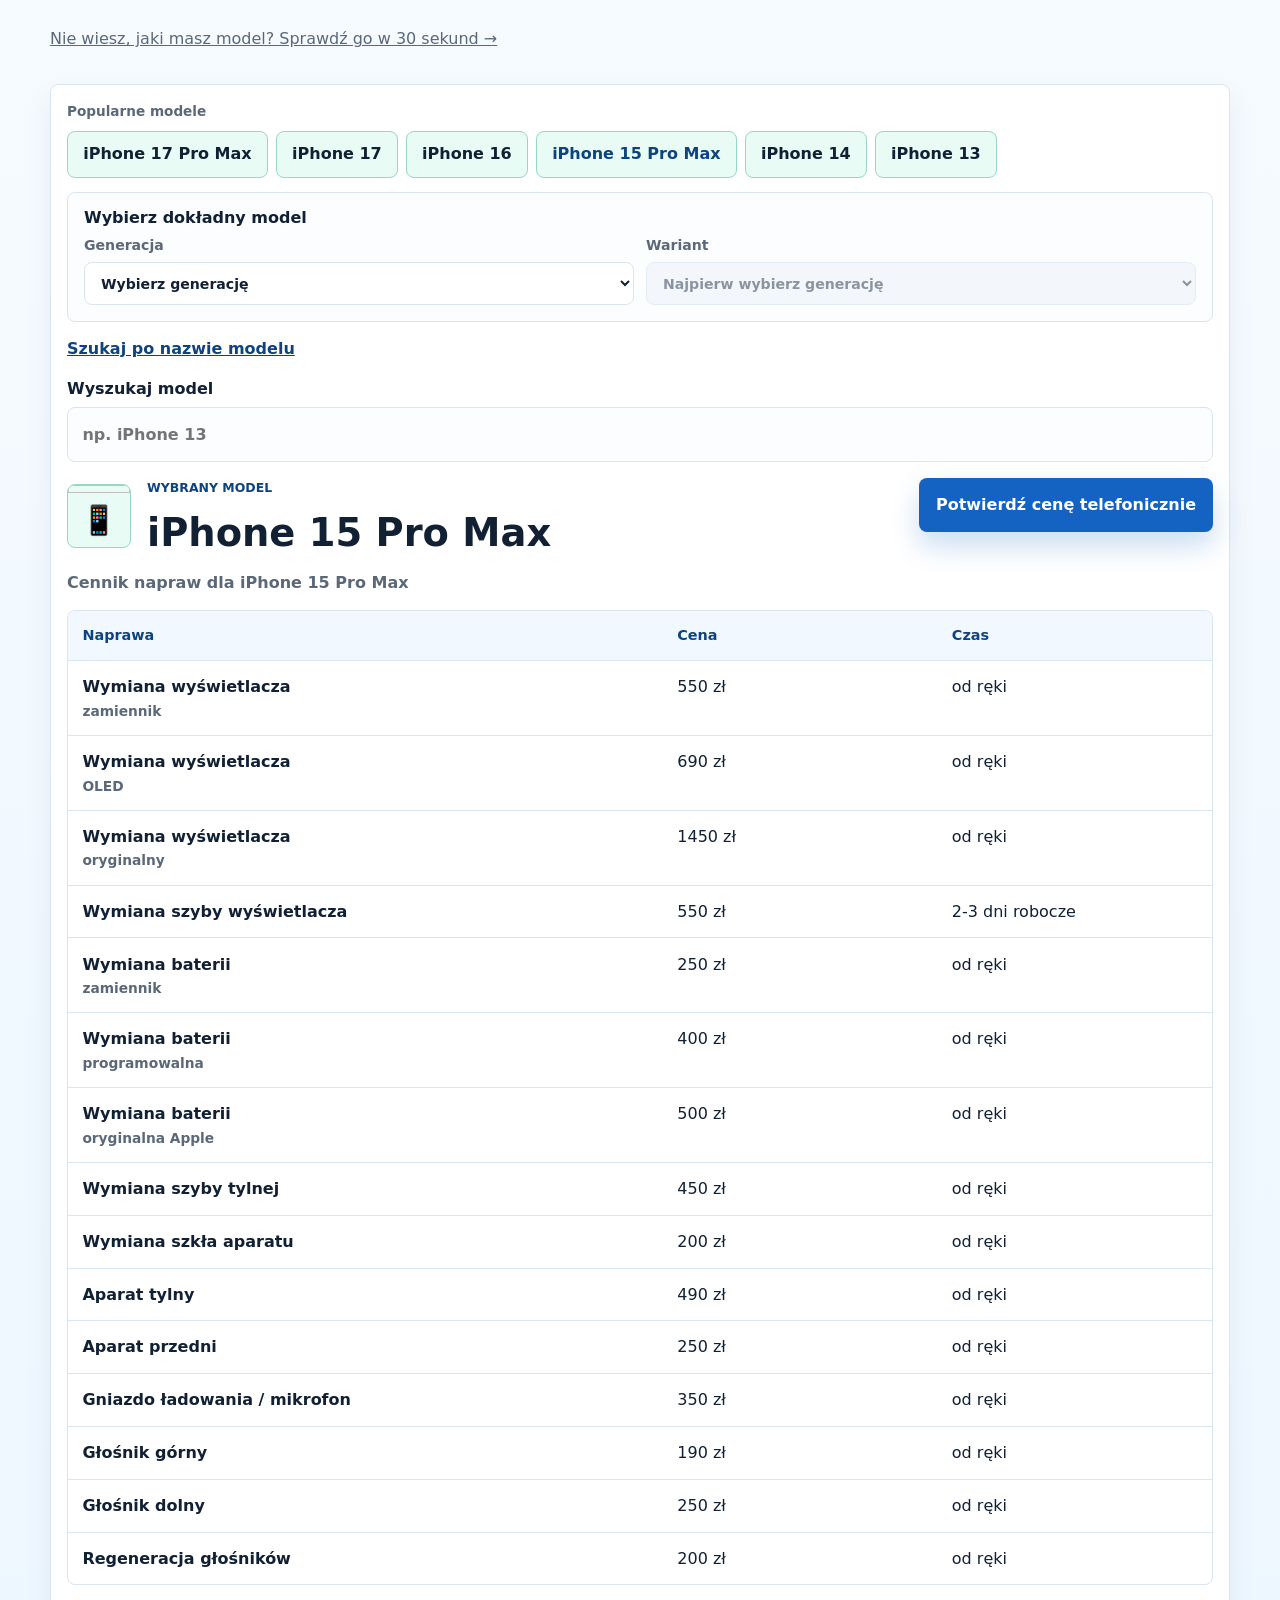
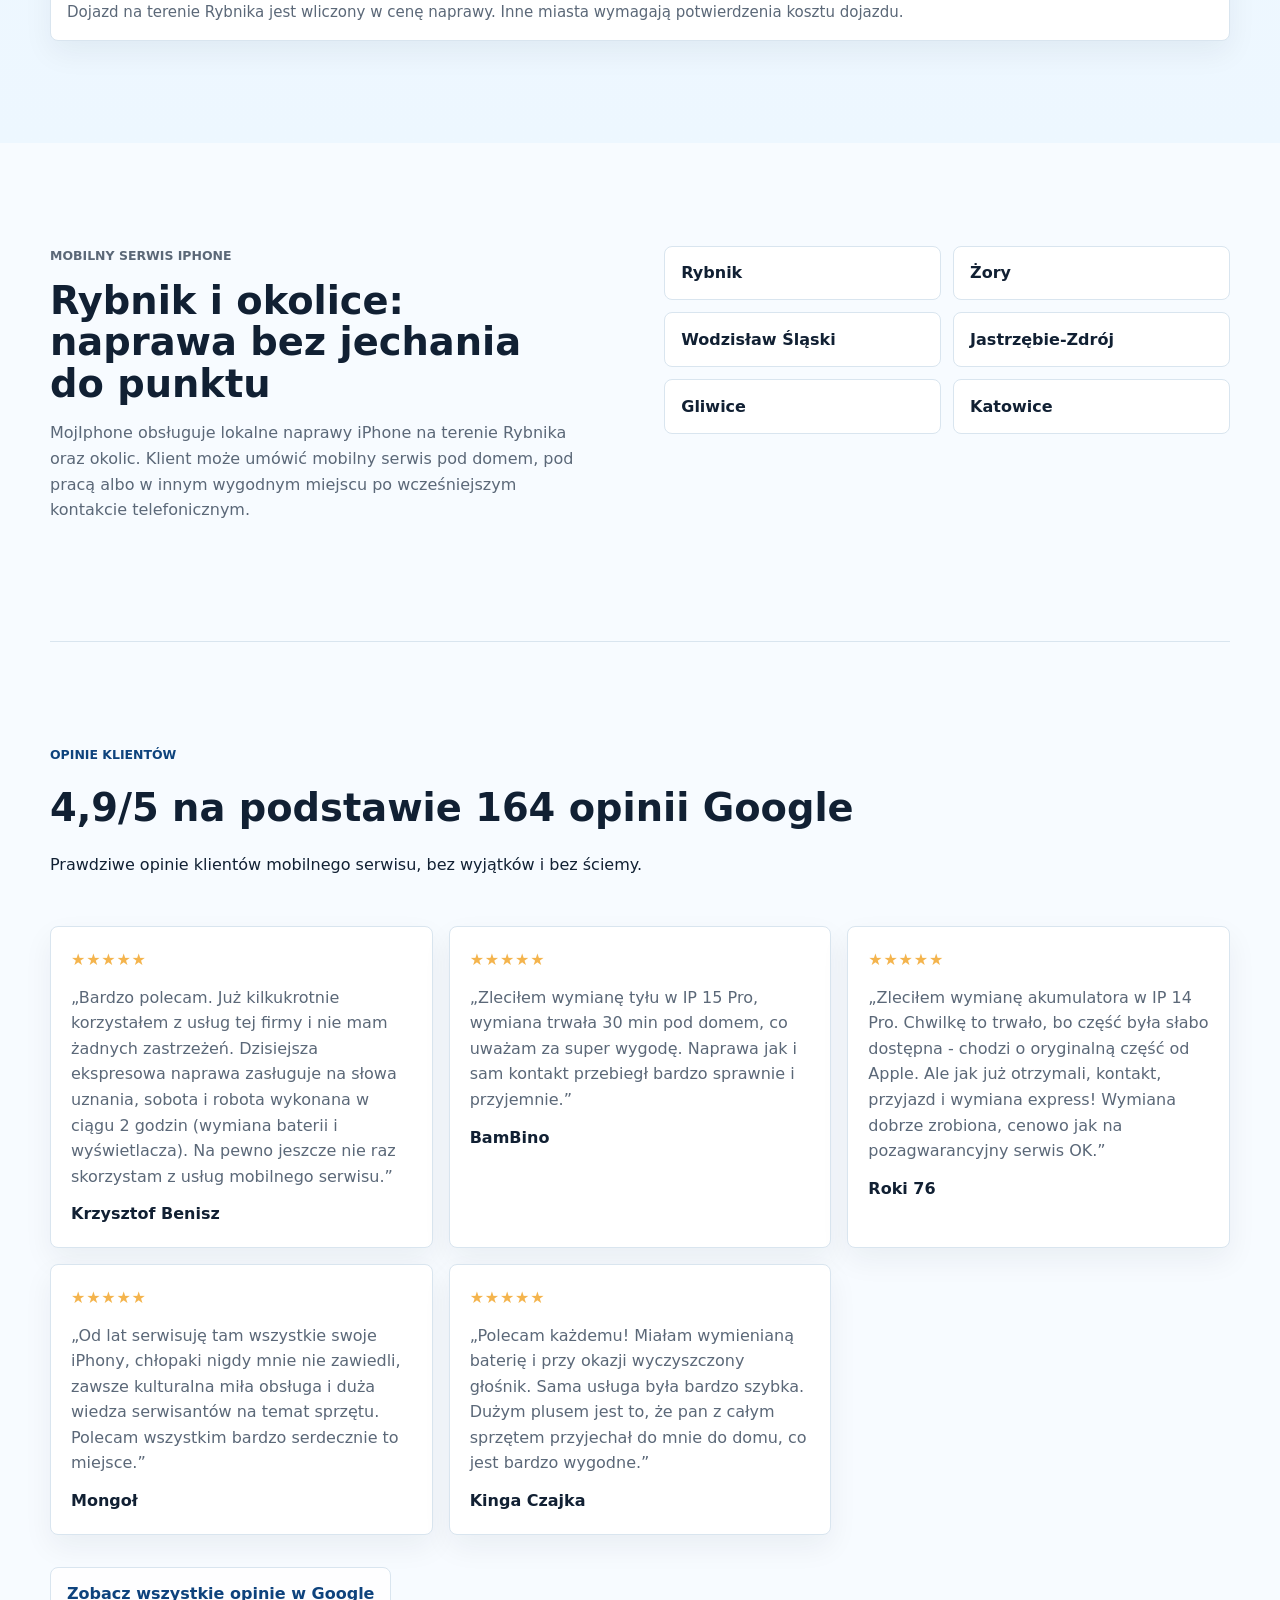
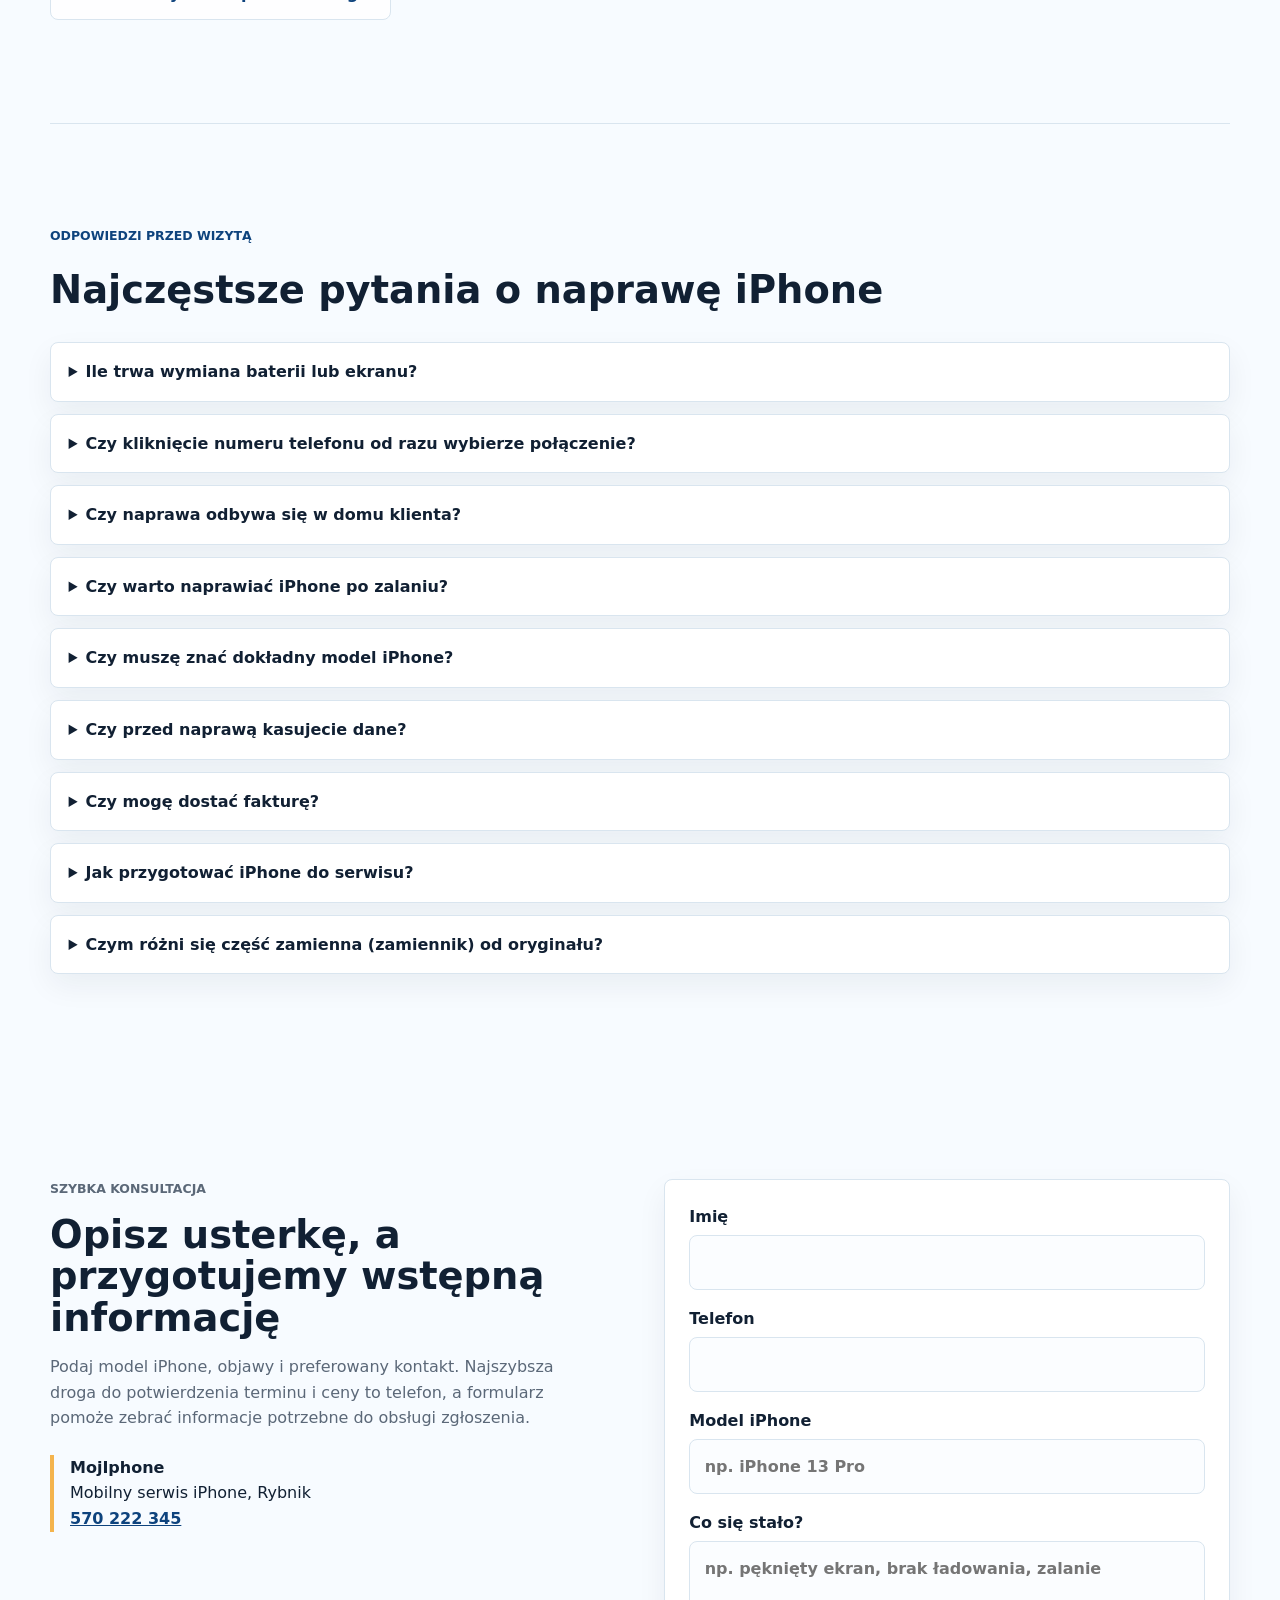
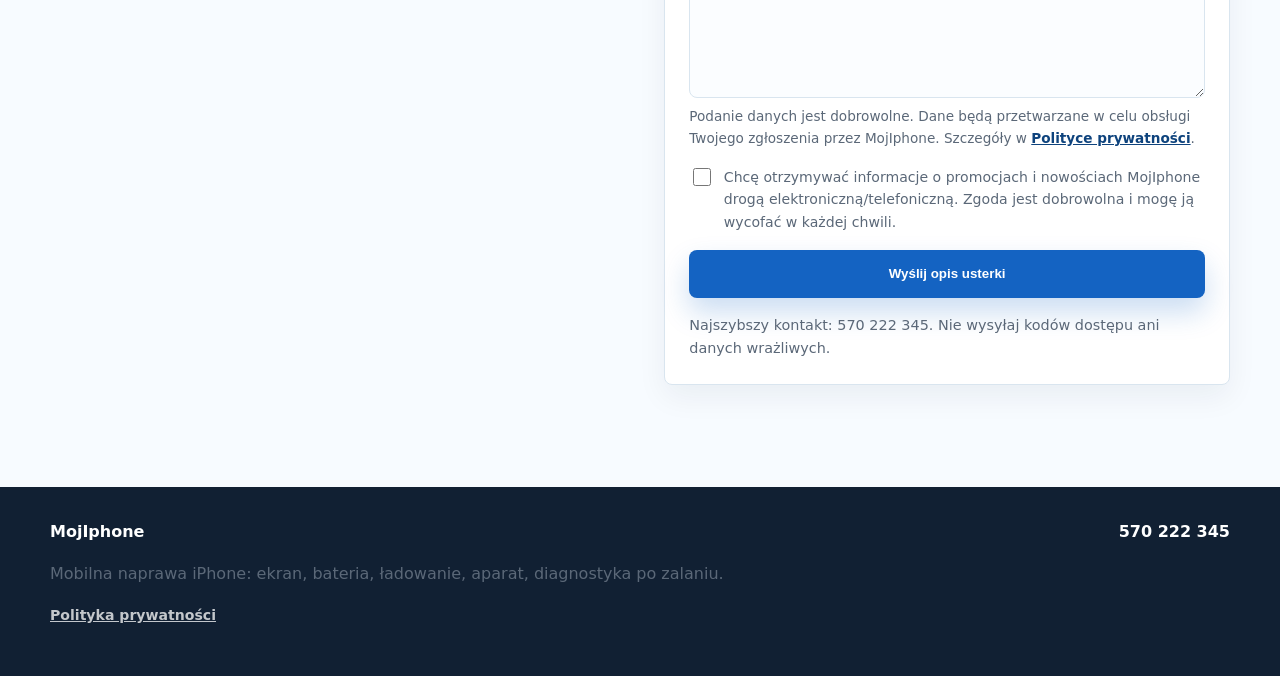
==== commit bfd55d2d: "Wprowadz cennik 2026 i przenies ceny do cennik.js Ceny i lista modeli sa teraz w jednym pliku cennik" ====
--- a/index.html
+++ b/index.html
@@ -339,7 +339,7 @@
           <p class="eyebrow">Cennik napraw iPhone</p>
           <h2 id="pricing-title">Wybierz model i zobacz ceny najczęstszych napraw</h2>
           <p>
-            Ceny zostały przeniesione z obecnej strony MojIphone. Po wybraniu modelu tabela pokazuje wymienianą część, cenę zamiennika, cenę oryginału oraz orientacyjny czas naprawy.
+            Cennik 2026. Po wybraniu modelu tabela pokazuje dostępne naprawy — przy baterii i wyświetlaczu ceny każdego wariantu części (zamiennik, oryginał) — oraz orientacyjny czas naprawy.
           </p>
           <p><a href="sprawdz-model-iphone.html">Nie wiesz, jaki masz model? Sprawdź go w 30 sekund →</a></p>
         </div>
@@ -395,9 +395,8 @@
                 <table class="price-table">
                   <thead>
                     <tr>
-                      <th scope="col">Wymieniana część</th>
-                      <th scope="col">Zamiennik</th>
-                      <th scope="col">Oryginał</th>
+                      <th scope="col">Naprawa</th>
+                      <th scope="col">Cena</th>
                       <th scope="col">Czas</th>
                     </tr>
                   </thead>
@@ -405,7 +404,7 @@
                 </table>
               </div>
             </div>
-            <p class="price-note">Dojazd na terenie Rybnika jest ujęty w cenniku obecnej strony. Inne miasta wymagają potwierdzenia kosztu dojazdu.</p>
+            <p class="price-note">Dojazd na terenie Rybnika jest wliczony w cenę naprawy. Inne miasta wymagają potwierdzenia kosztu dojazdu.</p>
           </div>
         </div>
       </section>
@@ -595,6 +594,7 @@
     </div>
     -->
 
+    <script src="cennik.js" defer></script>
     <script src="script.js" defer></script>
   </body>
 </html>
--- a/styles.css
+++ b/styles.css
@@ -658,7 +658,7 @@
 
 .price-table {
   width: 100%;
-  min-width: 720px;
+  min-width: 480px;
   border-collapse: collapse;
   table-layout: fixed;
 }
@@ -680,8 +680,15 @@
 
 .price-table th:first-child,
 .price-table td:first-child {
-  width: 34%;
+  width: 52%;
   font-weight: 850;
+}
+
+.price-part {
+  display: block;
+  color: var(--muted);
+  font-size: 0.86rem;
+  font-weight: 650;
 }
 
 .price-table tr:last-child td {
@@ -1371,7 +1378,7 @@
   }
 
   .price-table {
-    min-width: 620px;
+    min-width: 0;
   }
 
   .price-table th,
